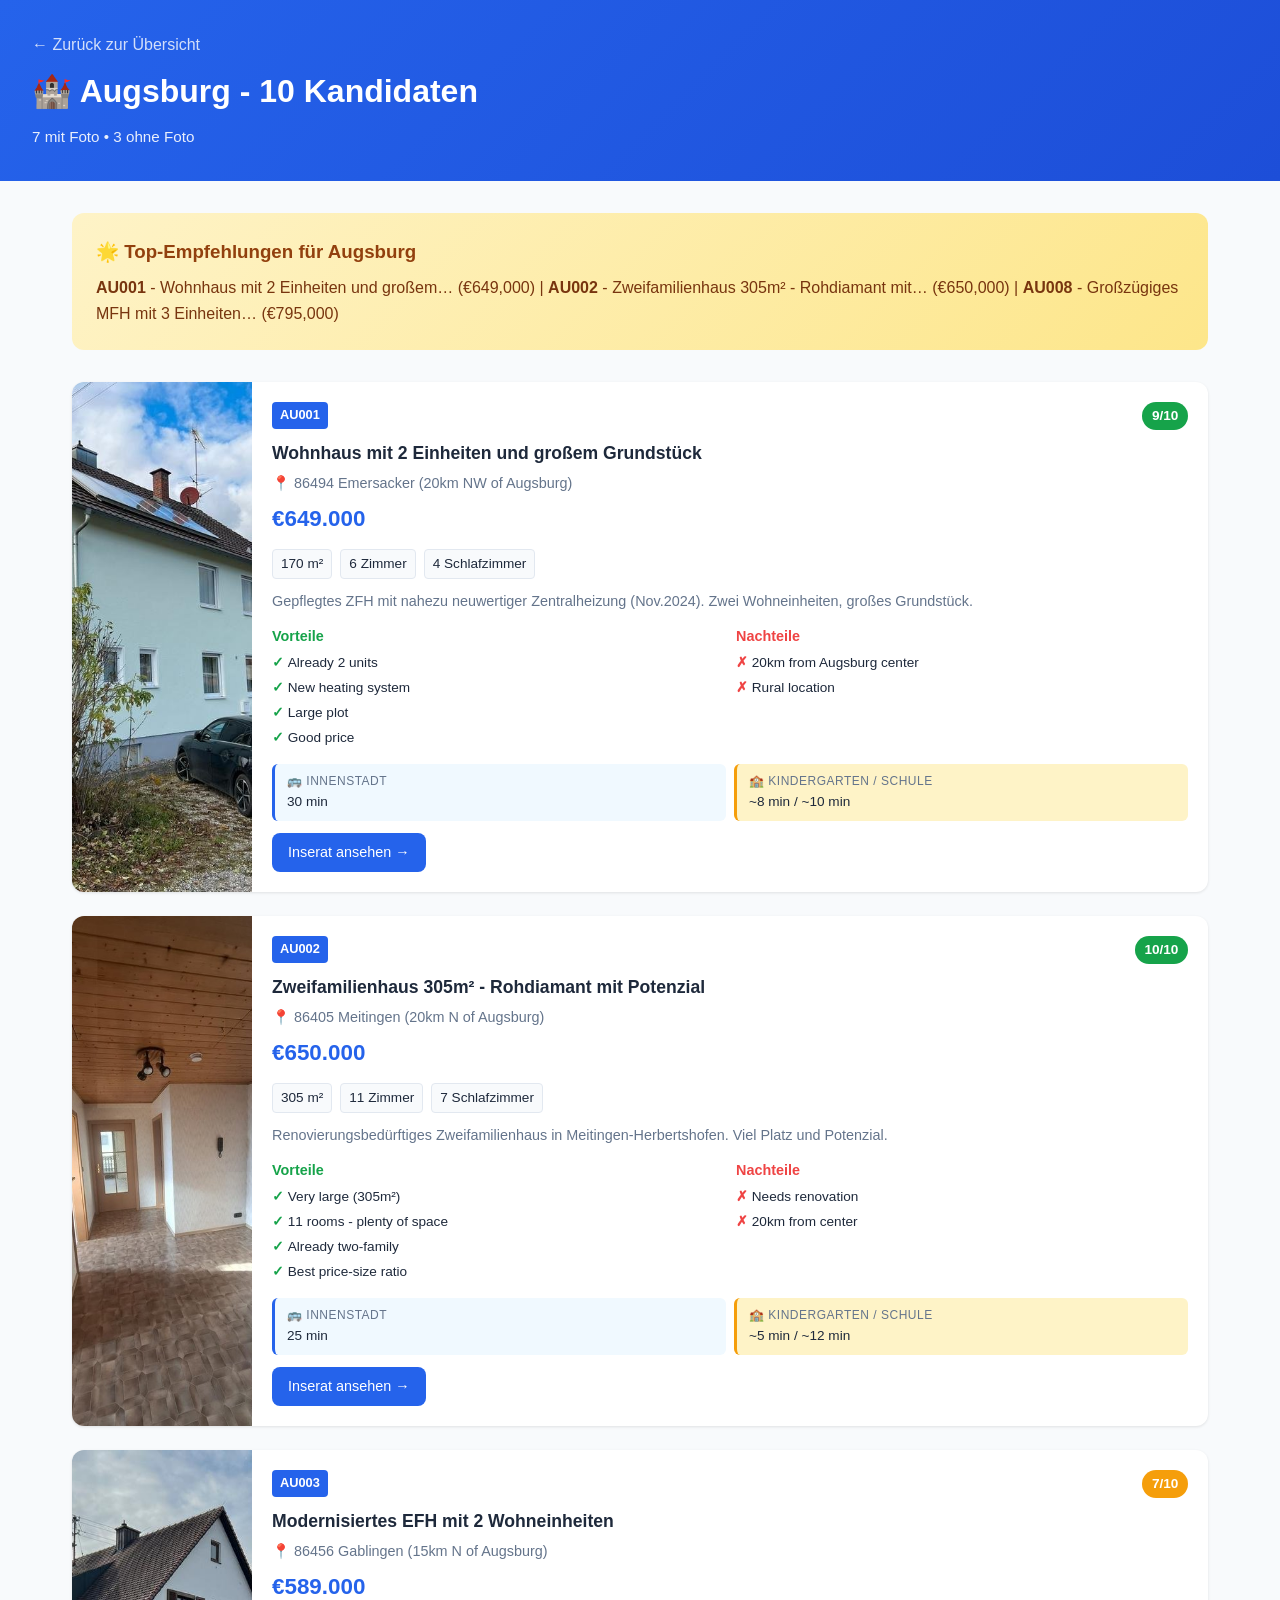
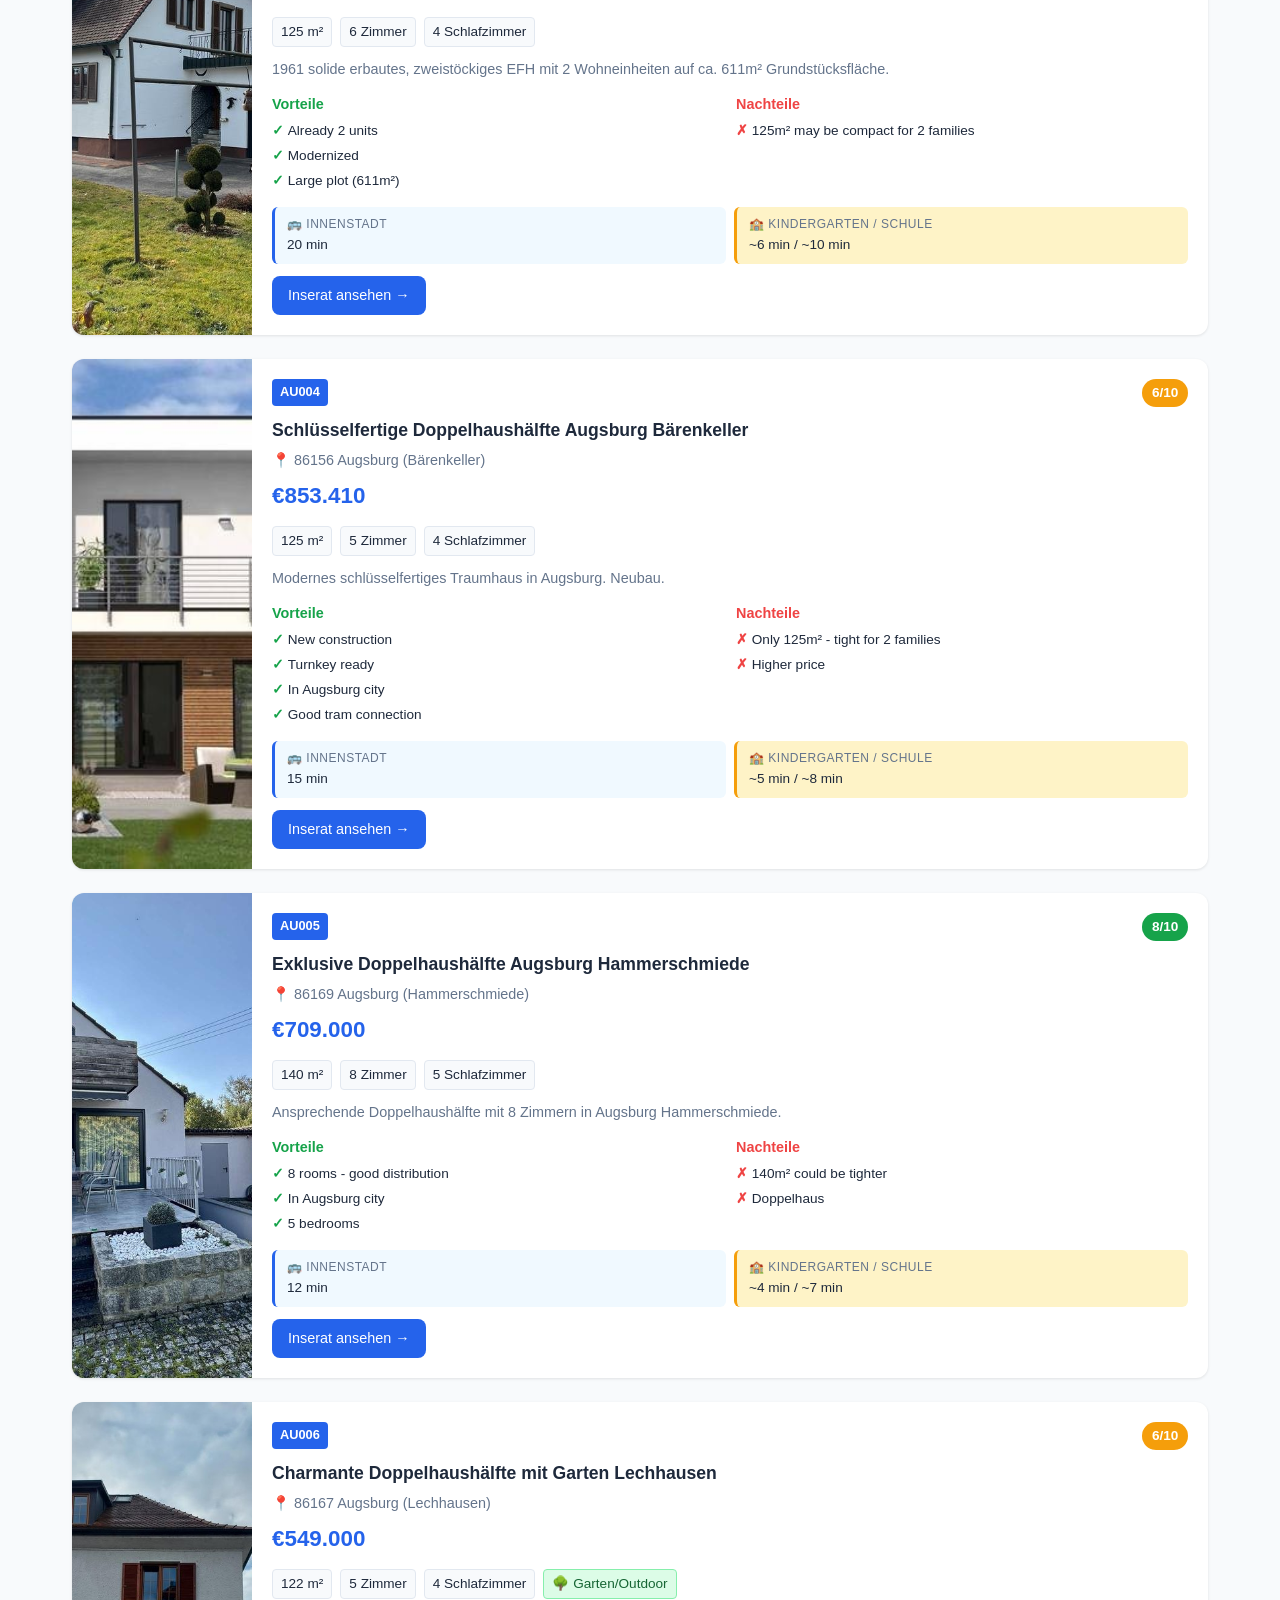
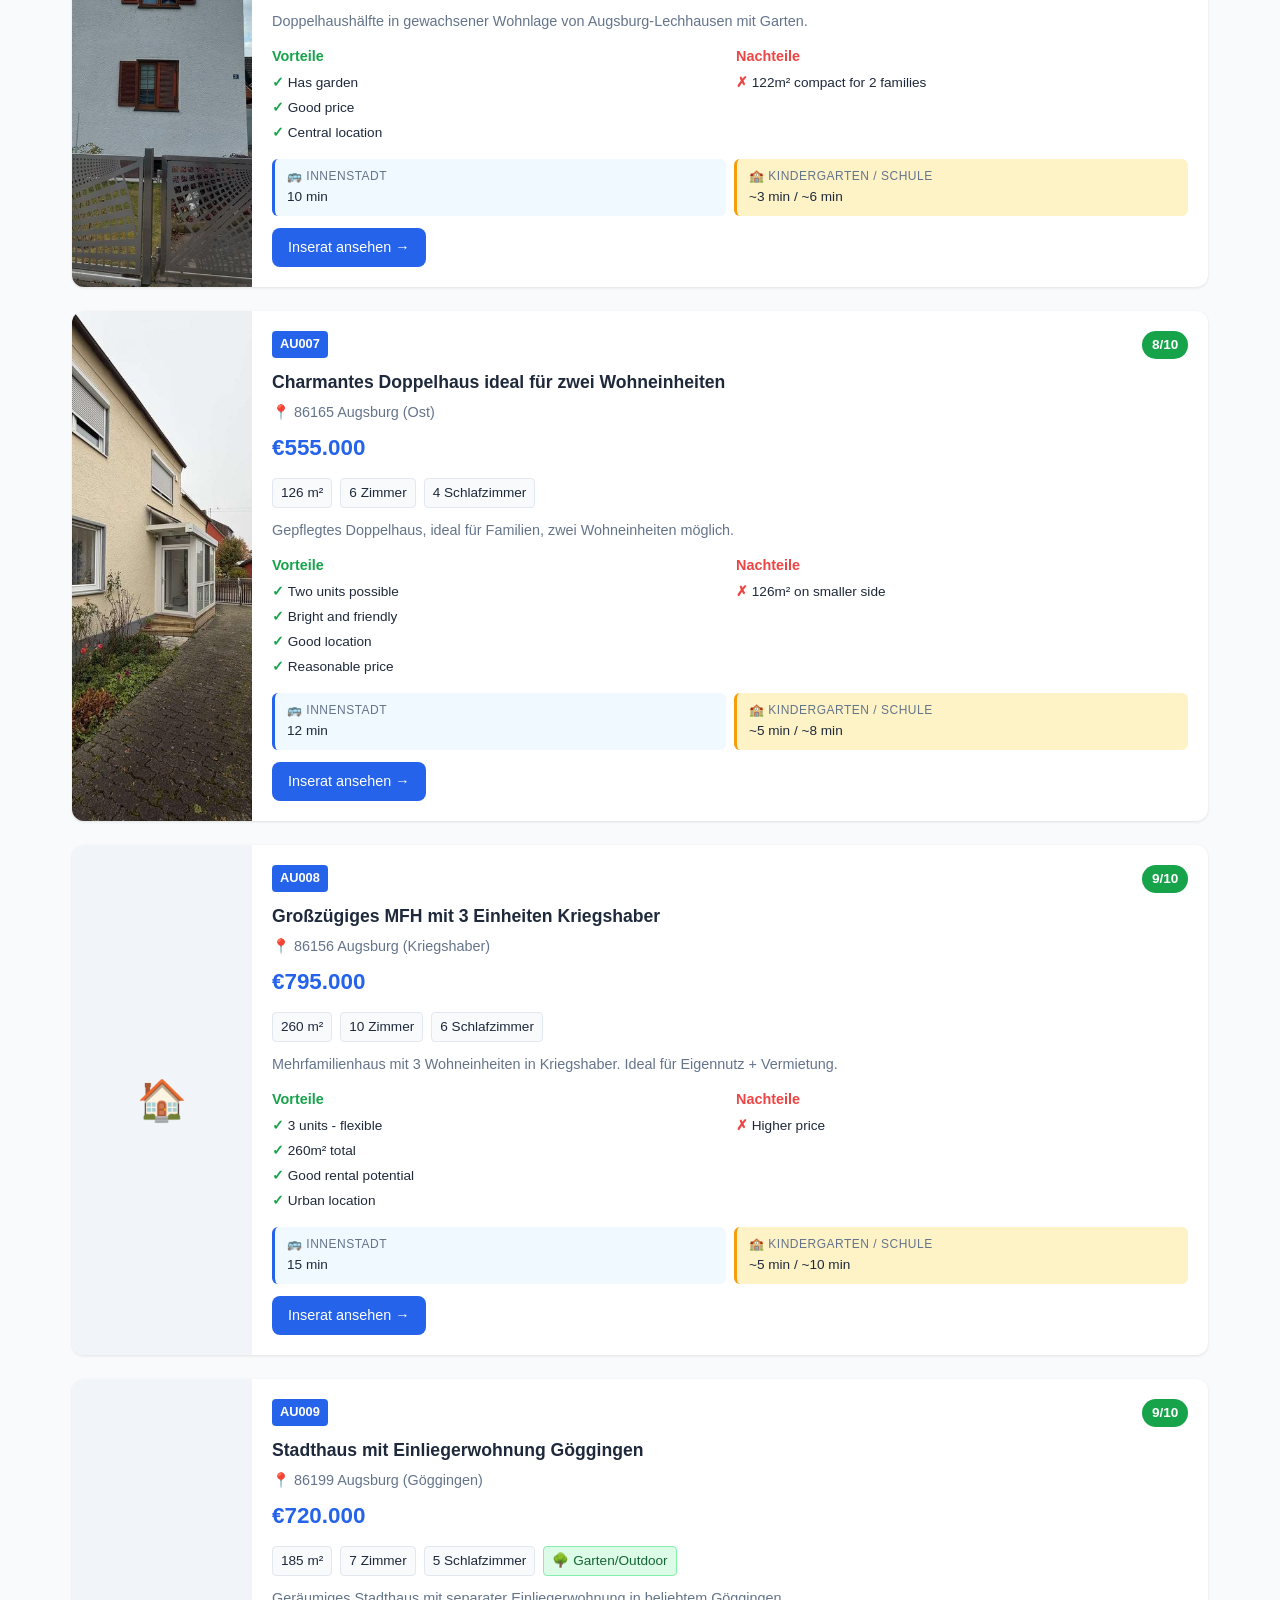
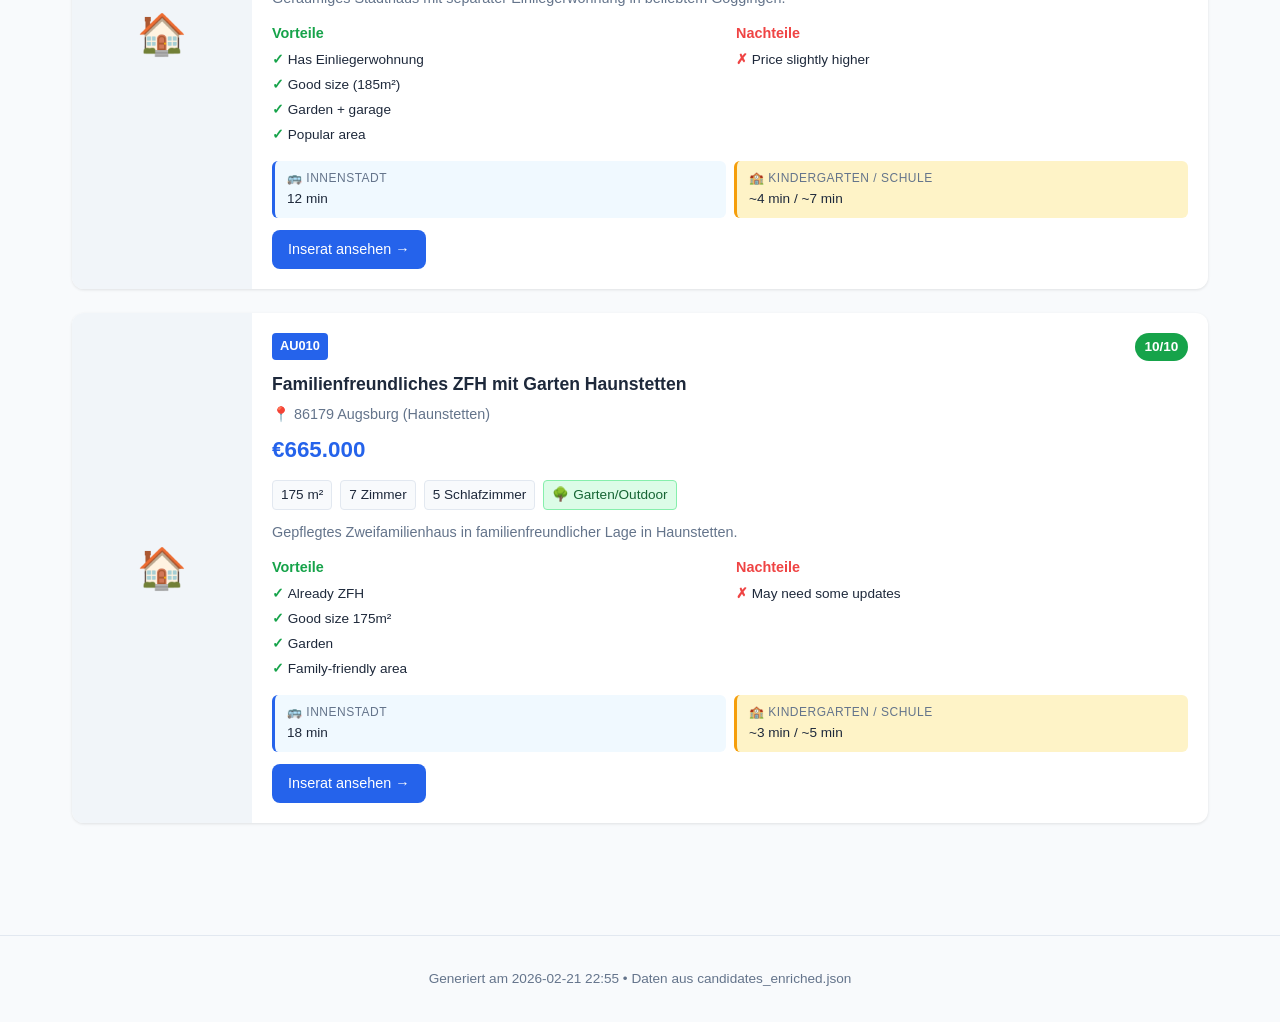
==== docs/augsburg.html @ 85c4c21a "Site: unify city pages & display enriched fields - Generate all city pages from single template (upd" ====
<!DOCTYPE html>
<html lang="de">
<head>
    <meta charset="UTF-8">
    <meta name="viewport" content="width=device-width, initial-scale=1.0">
    <title>Augsburg - Wohngemeinschaft Kandidaten</title>
    <link rel="stylesheet" href="assets/style.css">
</head>
<body>
    <header>
        <div class="breadcrumb"><a href="index.html">← Zurück zur Übersicht</a></div>
        <h1>🏰 Augsburg - 10 Kandidaten</h1>
        <p class="header-meta">7 mit Foto • 3 ohne Foto</p>
    </header>

    <div class="container">
        
        <div class="top-banner">
            <h3>🌟 Top-Empfehlungen für Augsburg</h3>
            <p><strong>AU001</strong> - Wohnhaus mit 2 Einheiten und großem… (€649,000) | <strong>AU002</strong> - Zweifamilienhaus 305m² - Rohdiamant mit… (€650,000) | <strong>AU008</strong> - Großzügiges MFH mit 3 Einheiten… (€795,000)</p>
        </div>
        <div class="candidates-grid">
            
        <div class="candidate-card">
            <div class="candidate-image">
                <a href="assets/augsburg/photos/AU001.jpg" target="_blank"><img src="assets/augsburg/photos/AU001.jpg" alt="AU001" onerror="this.parentElement.innerHTML='🏠'"></a>
            </div>
            <div class="candidate-body">
                <div class="candidate-header">
                    <span class="candidate-id">AU001</span>
                    <span class="candidate-score ">9/10</span>
                </div>
                <h3 class="candidate-title">Wohnhaus mit 2 Einheiten und großem Grundstück</h3>
                <p class="candidate-location">📍 86494 Emersacker (20km NW of Augsburg)</p>
                <p class="candidate-price">€649.000</p>
                <div class="candidate-meta"><span>170 m²</span><span>6 Zimmer</span><span>4 Schlafzimmer</span></div>
                <p class="candidate-description">Gepflegtes ZFH mit nahezu neuwertiger Zentralheizung (Nov.2024). Zwei Wohneinheiten, großes Grundstück.</p>
                <div class="candidate-pros-cons">
                    <div class="pros"><h4>Vorteile</h4><ul><li>Already 2 units</li><li>New heating system</li><li>Large plot</li><li>Good price</li></ul></div>
                    <div class="cons"><h4>Nachteile</h4><ul><li>20km from Augsburg center</li><li>Rural location</li></ul></div>
                </div>
                <div class="candidate-info-grid">
                    <div class="info-box">
                        <div class="info-label">🚌 Innenstadt</div>
                        <div class="info-value">30 min</div>
                    </div>
                    <div class="info-box education">
                        <div class="info-label">🏫 Kindergarten / Schule</div>
                        <div class="info-value">~8 min / ~10 min</div>
                    </div>
                </div>
                <a href="https://www.kleinanzeigen.de/s-anzeige/wohnhaus-mit-2-einheiten/3297598231-208-7057" class="btn" target="_blank">Inserat ansehen →</a>
            </div>
        </div>

        <div class="candidate-card">
            <div class="candidate-image">
                <a href="assets/augsburg/photos/AU002.jpg" target="_blank"><img src="assets/augsburg/photos/AU002.jpg" alt="AU002" onerror="this.parentElement.innerHTML='🏠'"></a>
            </div>
            <div class="candidate-body">
                <div class="candidate-header">
                    <span class="candidate-id">AU002</span>
                    <span class="candidate-score ">10/10</span>
                </div>
                <h3 class="candidate-title">Zweifamilienhaus 305m² - Rohdiamant mit Potenzial</h3>
                <p class="candidate-location">📍 86405 Meitingen (20km N of Augsburg)</p>
                <p class="candidate-price">€650.000</p>
                <div class="candidate-meta"><span>305 m²</span><span>11 Zimmer</span><span>7 Schlafzimmer</span></div>
                <p class="candidate-description">Renovierungsbedürftiges Zweifamilienhaus in Meitingen-Herbertshofen. Viel Platz und Potenzial.</p>
                <div class="candidate-pros-cons">
                    <div class="pros"><h4>Vorteile</h4><ul><li>Very large (305m²)</li><li>11 rooms - plenty of space</li><li>Already two-family</li><li>Best price-size ratio</li></ul></div>
                    <div class="cons"><h4>Nachteile</h4><ul><li>Needs renovation</li><li>20km from center</li></ul></div>
                </div>
                <div class="candidate-info-grid">
                    <div class="info-box">
                        <div class="info-label">🚌 Innenstadt</div>
                        <div class="info-value">25 min</div>
                    </div>
                    <div class="info-box education">
                        <div class="info-label">🏫 Kindergarten / Schule</div>
                        <div class="info-value">~5 min / ~12 min</div>
                    </div>
                </div>
                <a href="https://www.kleinanzeigen.de/s-anzeige/zweifamilienhaus-305m/3331002860-208-7049" class="btn" target="_blank">Inserat ansehen →</a>
            </div>
        </div>

        <div class="candidate-card">
            <div class="candidate-image">
                <a href="assets/augsburg/photos/AU003.jpg" target="_blank"><img src="assets/augsburg/photos/AU003.jpg" alt="AU003" onerror="this.parentElement.innerHTML='🏠'"></a>
            </div>
            <div class="candidate-body">
                <div class="candidate-header">
                    <span class="candidate-id">AU003</span>
                    <span class="candidate-score medium">7/10</span>
                </div>
                <h3 class="candidate-title">Modernisiertes EFH mit 2 Wohneinheiten</h3>
                <p class="candidate-location">📍 86456 Gablingen (15km N of Augsburg)</p>
                <p class="candidate-price">€589.000</p>
                <div class="candidate-meta"><span>125 m²</span><span>6 Zimmer</span><span>4 Schlafzimmer</span></div>
                <p class="candidate-description">1961 solide erbautes, zweistöckiges EFH mit 2 Wohneinheiten auf ca. 611m² Grundstücksfläche.</p>
                <div class="candidate-pros-cons">
                    <div class="pros"><h4>Vorteile</h4><ul><li>Already 2 units</li><li>Modernized</li><li>Large plot (611m²)</li></ul></div>
                    <div class="cons"><h4>Nachteile</h4><ul><li>125m² may be compact for 2 families</li></ul></div>
                </div>
                <div class="candidate-info-grid">
                    <div class="info-box">
                        <div class="info-label">🚌 Innenstadt</div>
                        <div class="info-value">20 min</div>
                    </div>
                    <div class="info-box education">
                        <div class="info-label">🏫 Kindergarten / Schule</div>
                        <div class="info-value">~6 min / ~10 min</div>
                    </div>
                </div>
                <a href="https://www.kleinanzeigen.de/s-anzeige/modernisiertes-efh/3274190634-208-10434" class="btn" target="_blank">Inserat ansehen →</a>
            </div>
        </div>

        <div class="candidate-card">
            <div class="candidate-image">
                <a href="assets/augsburg/photos/AU004.jpg" target="_blank"><img src="assets/augsburg/photos/AU004.jpg" alt="AU004" onerror="this.parentElement.innerHTML='🏠'"></a>
            </div>
            <div class="candidate-body">
                <div class="candidate-header">
                    <span class="candidate-id">AU004</span>
                    <span class="candidate-score medium">6/10</span>
                </div>
                <h3 class="candidate-title">Schlüsselfertige Doppelhaushälfte Augsburg Bärenkeller</h3>
                <p class="candidate-location">📍 86156 Augsburg (Bärenkeller)</p>
                <p class="candidate-price">€853.410</p>
                <div class="candidate-meta"><span>125 m²</span><span>5 Zimmer</span><span>4 Schlafzimmer</span></div>
                <p class="candidate-description">Modernes schlüsselfertiges Traumhaus in Augsburg. Neubau.</p>
                <div class="candidate-pros-cons">
                    <div class="pros"><h4>Vorteile</h4><ul><li>New construction</li><li>Turnkey ready</li><li>In Augsburg city</li><li>Good tram connection</li></ul></div>
                    <div class="cons"><h4>Nachteile</h4><ul><li>Only 125m² - tight for 2 families</li><li>Higher price</li></ul></div>
                </div>
                <div class="candidate-info-grid">
                    <div class="info-box">
                        <div class="info-label">🚌 Innenstadt</div>
                        <div class="info-value">15 min</div>
                    </div>
                    <div class="info-box education">
                        <div class="info-label">🏫 Kindergarten / Schule</div>
                        <div class="info-value">~5 min / ~8 min</div>
                    </div>
                </div>
                <a href="https://www.kleinanzeigen.de/s-anzeige/schluesselfertige-dhh/3331526583-208-7529" class="btn" target="_blank">Inserat ansehen →</a>
            </div>
        </div>

        <div class="candidate-card">
            <div class="candidate-image">
                <a href="assets/augsburg/photos/AU005.jpg" target="_blank"><img src="assets/augsburg/photos/AU005.jpg" alt="AU005" onerror="this.parentElement.innerHTML='🏠'"></a>
            </div>
            <div class="candidate-body">
                <div class="candidate-header">
                    <span class="candidate-id">AU005</span>
                    <span class="candidate-score ">8/10</span>
                </div>
                <h3 class="candidate-title">Exklusive Doppelhaushälfte Augsburg Hammerschmiede</h3>
                <p class="candidate-location">📍 86169 Augsburg (Hammerschmiede)</p>
                <p class="candidate-price">€709.000</p>
                <div class="candidate-meta"><span>140 m²</span><span>8 Zimmer</span><span>5 Schlafzimmer</span></div>
                <p class="candidate-description">Ansprechende Doppelhaushälfte mit 8 Zimmern in Augsburg Hammerschmiede.</p>
                <div class="candidate-pros-cons">
                    <div class="pros"><h4>Vorteile</h4><ul><li>8 rooms - good distribution</li><li>In Augsburg city</li><li>5 bedrooms</li></ul></div>
                    <div class="cons"><h4>Nachteile</h4><ul><li>140m² could be tighter</li><li>Doppelhaus</li></ul></div>
                </div>
                <div class="candidate-info-grid">
                    <div class="info-box">
                        <div class="info-label">🚌 Innenstadt</div>
                        <div class="info-value">12 min</div>
                    </div>
                    <div class="info-box education">
                        <div class="info-label">🏫 Kindergarten / Schule</div>
                        <div class="info-value">~4 min / ~7 min</div>
                    </div>
                </div>
                <a href="https://www.kleinanzeigen.de/s-anzeige/exklusive-dhh/3232233789-208-7524" class="btn" target="_blank">Inserat ansehen →</a>
            </div>
        </div>

        <div class="candidate-card">
            <div class="candidate-image">
                <a href="assets/augsburg/photos/AU006.jpg" target="_blank"><img src="assets/augsburg/photos/AU006.jpg" alt="AU006" onerror="this.parentElement.innerHTML='🏠'"></a>
            </div>
            <div class="candidate-body">
                <div class="candidate-header">
                    <span class="candidate-id">AU006</span>
                    <span class="candidate-score medium">6/10</span>
                </div>
                <h3 class="candidate-title">Charmante Doppelhaushälfte mit Garten Lechhausen</h3>
                <p class="candidate-location">📍 86167 Augsburg (Lechhausen)</p>
                <p class="candidate-price">€549.000</p>
                <div class="candidate-meta"><span>122 m²</span><span>5 Zimmer</span><span>4 Schlafzimmer</span><span class="highlight">🌳 Garten/Outdoor</span></div>
                <p class="candidate-description">Doppelhaushälfte in gewachsener Wohnlage von Augsburg-Lechhausen mit Garten.</p>
                <div class="candidate-pros-cons">
                    <div class="pros"><h4>Vorteile</h4><ul><li>Has garden</li><li>Good price</li><li>Central location</li></ul></div>
                    <div class="cons"><h4>Nachteile</h4><ul><li>122m² compact for 2 families</li></ul></div>
                </div>
                <div class="candidate-info-grid">
                    <div class="info-box">
                        <div class="info-label">🚌 Innenstadt</div>
                        <div class="info-value">10 min</div>
                    </div>
                    <div class="info-box education">
                        <div class="info-label">🏫 Kindergarten / Schule</div>
                        <div class="info-value">~3 min / ~6 min</div>
                    </div>
                </div>
                <a href="https://www.kleinanzeigen.de/s-anzeige/charmante-dhh/3315553204-208-7523" class="btn" target="_blank">Inserat ansehen →</a>
            </div>
        </div>

        <div class="candidate-card">
            <div class="candidate-image">
                <a href="assets/augsburg/photos/AU007.jpg" target="_blank"><img src="assets/augsburg/photos/AU007.jpg" alt="AU007" onerror="this.parentElement.innerHTML='🏠'"></a>
            </div>
            <div class="candidate-body">
                <div class="candidate-header">
                    <span class="candidate-id">AU007</span>
                    <span class="candidate-score ">8/10</span>
                </div>
                <h3 class="candidate-title">Charmantes Doppelhaus ideal für zwei Wohneinheiten</h3>
                <p class="candidate-location">📍 86165 Augsburg (Ost)</p>
                <p class="candidate-price">€555.000</p>
                <div class="candidate-meta"><span>126 m²</span><span>6 Zimmer</span><span>4 Schlafzimmer</span></div>
                <p class="candidate-description">Gepflegtes Doppelhaus, ideal für Familien, zwei Wohneinheiten möglich.</p>
                <div class="candidate-pros-cons">
                    <div class="pros"><h4>Vorteile</h4><ul><li>Two units possible</li><li>Bright and friendly</li><li>Good location</li><li>Reasonable price</li></ul></div>
                    <div class="cons"><h4>Nachteile</h4><ul><li>126m² on smaller side</li></ul></div>
                </div>
                <div class="candidate-info-grid">
                    <div class="info-box">
                        <div class="info-label">🚌 Innenstadt</div>
                        <div class="info-value">12 min</div>
                    </div>
                    <div class="info-box education">
                        <div class="info-label">🏫 Kindergarten / Schule</div>
                        <div class="info-value">~5 min / ~8 min</div>
                    </div>
                </div>
                <a href="https://www.kleinanzeigen.de/s-anzeige/charmantes-doppelhaus/3284095531-208-7521" class="btn" target="_blank">Inserat ansehen →</a>
            </div>
        </div>

        <div class="candidate-card">
            <div class="candidate-image">
                <div class="image-placeholder">🏠</div>
            </div>
            <div class="candidate-body">
                <div class="candidate-header">
                    <span class="candidate-id">AU008</span>
                    <span class="candidate-score ">9/10</span>
                </div>
                <h3 class="candidate-title">Großzügiges MFH mit 3 Einheiten Kriegshaber</h3>
                <p class="candidate-location">📍 86156 Augsburg (Kriegshaber)</p>
                <p class="candidate-price">€795.000</p>
                <div class="candidate-meta"><span>260 m²</span><span>10 Zimmer</span><span>6 Schlafzimmer</span></div>
                <p class="candidate-description">Mehrfamilienhaus mit 3 Wohneinheiten in Kriegshaber. Ideal für Eigennutz + Vermietung.</p>
                <div class="candidate-pros-cons">
                    <div class="pros"><h4>Vorteile</h4><ul><li>3 units - flexible</li><li>260m² total</li><li>Good rental potential</li><li>Urban location</li></ul></div>
                    <div class="cons"><h4>Nachteile</h4><ul><li>Higher price</li></ul></div>
                </div>
                <div class="candidate-info-grid">
                    <div class="info-box">
                        <div class="info-label">🚌 Innenstadt</div>
                        <div class="info-value">15 min</div>
                    </div>
                    <div class="info-box education">
                        <div class="info-label">🏫 Kindergarten / Schule</div>
                        <div class="info-value">~5 min / ~10 min</div>
                    </div>
                </div>
                <a href="https://www.immowelt.de/expose/2n5jf5h" class="btn" target="_blank">Inserat ansehen →</a>
            </div>
        </div>

        <div class="candidate-card">
            <div class="candidate-image">
                <div class="image-placeholder">🏠</div>
            </div>
            <div class="candidate-body">
                <div class="candidate-header">
                    <span class="candidate-id">AU009</span>
                    <span class="candidate-score ">9/10</span>
                </div>
                <h3 class="candidate-title">Stadthaus mit Einliegerwohnung Göggingen</h3>
                <p class="candidate-location">📍 86199 Augsburg (Göggingen)</p>
                <p class="candidate-price">€720.000</p>
                <div class="candidate-meta"><span>185 m²</span><span>7 Zimmer</span><span>5 Schlafzimmer</span><span class="highlight">🌳 Garten/Outdoor</span></div>
                <p class="candidate-description">Geräumiges Stadthaus mit separater Einliegerwohnung in beliebtem Göggingen.</p>
                <div class="candidate-pros-cons">
                    <div class="pros"><h4>Vorteile</h4><ul><li>Has Einliegerwohnung</li><li>Good size (185m²)</li><li>Garden + garage</li><li>Popular area</li></ul></div>
                    <div class="cons"><h4>Nachteile</h4><ul><li>Price slightly higher</li></ul></div>
                </div>
                <div class="candidate-info-grid">
                    <div class="info-box">
                        <div class="info-label">🚌 Innenstadt</div>
                        <div class="info-value">12 min</div>
                    </div>
                    <div class="info-box education">
                        <div class="info-label">🏫 Kindergarten / Schule</div>
                        <div class="info-value">~4 min / ~7 min</div>
                    </div>
                </div>
                <a href="https://www.immowelt.de/expose/2n5kl8m" class="btn" target="_blank">Inserat ansehen →</a>
            </div>
        </div>

        <div class="candidate-card">
            <div class="candidate-image">
                <div class="image-placeholder">🏠</div>
            </div>
            <div class="candidate-body">
                <div class="candidate-header">
                    <span class="candidate-id">AU010</span>
                    <span class="candidate-score ">10/10</span>
                </div>
                <h3 class="candidate-title">Familienfreundliches ZFH mit Garten Haunstetten</h3>
                <p class="candidate-location">📍 86179 Augsburg (Haunstetten)</p>
                <p class="candidate-price">€665.000</p>
                <div class="candidate-meta"><span>175 m²</span><span>7 Zimmer</span><span>5 Schlafzimmer</span><span class="highlight">🌳 Garten/Outdoor</span></div>
                <p class="candidate-description">Gepflegtes Zweifamilienhaus in familienfreundlicher Lage in Haunstetten.</p>
                <div class="candidate-pros-cons">
                    <div class="pros"><h4>Vorteile</h4><ul><li>Already ZFH</li><li>Good size 175m²</li><li>Garden</li><li>Family-friendly area</li></ul></div>
                    <div class="cons"><h4>Nachteile</h4><ul><li>May need some updates</li></ul></div>
                </div>
                <div class="candidate-info-grid">
                    <div class="info-box">
                        <div class="info-label">🚌 Innenstadt</div>
                        <div class="info-value">18 min</div>
                    </div>
                    <div class="info-box education">
                        <div class="info-label">🏫 Kindergarten / Schule</div>
                        <div class="info-value">~3 min / ~5 min</div>
                    </div>
                </div>
                <a href="https://www.immowelt.de/expose/2n5mp9q" class="btn" target="_blank">Inserat ansehen →</a>
            </div>
        </div>
        </div>
    </div>

    <footer class="page-footer">
        <p>Generiert am 2026-02-21 22:55 • Daten aus candidates_enriched.json</p>
    </footer>
</body>
</html>
---- docs/assets/style.css ----
/* Wohngemeinschaft Site - Unified Stylesheet */
:root {
    --primary: #2563eb;
    --primary-dark: #1d4ed8;
    --success: #16a34a;
    --warning: #f59e0b;
    --danger: #ef4444;
    --bg: #f8fafc;
    --card-bg: #ffffff;
    --text: #1e293b;
    --text-muted: #64748b;
    --border: #e2e8f0;
}

* { box-sizing: border-box; margin: 0; padding: 0; }

body {
    font-family: -apple-system, BlinkMacSystemFont, 'Segoe UI', Roboto, sans-serif;
    background: var(--bg);
    color: var(--text);
    line-height: 1.6;
}

.container {
    max-width: 1200px;
    margin: 0 auto;
    padding: 2rem;
}

/* Header */
header {
    background: linear-gradient(135deg, var(--primary) 0%, var(--primary-dark) 100%);
    color: white;
    padding: 2rem;
}

header h1 { font-size: 2rem; }

.breadcrumb { margin-bottom: 0.5rem; opacity: 0.8; }
.breadcrumb a { color: white; text-decoration: none; }
.breadcrumb a:hover { text-decoration: underline; }

.header-meta {
    margin-top: 0.5rem;
    opacity: 0.9;
    font-size: 0.95rem;
}

/* Top Picks Banner */
.top-banner {
    background: linear-gradient(135deg, #fef3c7 0%, #fde68a 100%);
    padding: 1.5rem;
    border-radius: 12px;
    margin-bottom: 2rem;
}

.top-banner h3 { color: #92400e; margin-bottom: 0.5rem; }
.top-banner p { color: #78350f; }

/* Candidates Grid */
.candidates-grid {
    display: grid;
    gap: 1.5rem;
    margin: 2rem 0;
}

/* Candidate Card */
.candidate-card {
    background: var(--card-bg);
    border-radius: 12px;
    overflow: hidden;
    box-shadow: 0 1px 3px rgba(0,0,0,0.1);
    display: grid;
    grid-template-columns: 1fr;
}

@media (min-width: 768px) {
    .candidate-card { grid-template-columns: 180px 1fr; }
}

/* Image Section */
.candidate-image {
    background: linear-gradient(135deg, #e2e8f0 0%, #cbd5e1 100%);
    min-height: 150px;
    display: flex;
    align-items: center;
    justify-content: center;
    font-size: 3rem;
    position: relative;
}

.candidate-image img {
    width: 100%;
    height: 100%;
    object-fit: cover;
}

.candidate-image a {
    display: block;
    width: 100%;
    height: 100%;
}

.image-placeholder {
    width: 100%;
    height: 100%;
    min-height: 150px;
    background: #f1f5f9;
    display: flex;
    align-items: center;
    justify-content: center;
    color: var(--text-muted);
    font-size: 2.5rem;
}

/* Card Body */
.candidate-body { padding: 1.25rem; }

.candidate-header {
    display: flex;
    justify-content: space-between;
    align-items: flex-start;
    flex-wrap: wrap;
    gap: 0.5rem;
    margin-bottom: 0.75rem;
}

.candidate-id {
    background: var(--primary);
    color: white;
    padding: 0.2rem 0.5rem;
    border-radius: 4px;
    font-size: 0.8rem;
    font-weight: 600;
}

.candidate-score {
    background: var(--success);
    color: white;
    padding: 0.2rem 0.6rem;
    border-radius: 999px;
    font-weight: 600;
    font-size: 0.85rem;
}
.candidate-score.medium { background: var(--warning); }
.candidate-score.low { background: var(--danger); }

.candidate-title {
    font-size: 1.1rem;
    font-weight: 600;
    margin-bottom: 0.4rem;
    line-height: 1.3;
}

.candidate-location {
    color: var(--text-muted);
    font-size: 0.9rem;
    margin-bottom: 0.4rem;
}

.candidate-price {
    font-size: 1.4rem;
    font-weight: 700;
    color: var(--primary);
    margin-bottom: 0.75rem;
}

/* Property Meta */
.candidate-meta {
    display: flex;
    gap: 0.5rem;
    flex-wrap: wrap;
    margin-bottom: 0.75rem;
    font-size: 0.85rem;
}

.candidate-meta span {
    background: var(--bg);
    padding: 0.2rem 0.5rem;
    border-radius: 4px;
    border: 1px solid var(--border);
}

.candidate-meta .highlight {
    background: #dcfce7;
    border-color: #86efac;
    color: #166534;
}

/* Description */
.candidate-description {
    font-size: 0.9rem;
    color: var(--text-muted);
    margin-bottom: 0.75rem;
    line-height: 1.5;
}

/* Pros/Cons */
.candidate-pros-cons {
    display: grid;
    grid-template-columns: 1fr 1fr;
    gap: 0.75rem;
    margin-bottom: 0.75rem;
    font-size: 0.85rem;
}

@media (max-width: 640px) {
    .candidate-pros-cons { grid-template-columns: 1fr; }
}

.pros h4 { color: var(--success); margin-bottom: 0.3rem; font-size: 0.9rem; }
.cons h4 { color: var(--danger); margin-bottom: 0.3rem; font-size: 0.9rem; }
.pros ul, .cons ul { list-style: none; }
.pros li { margin-bottom: 0.2rem; }
.cons li { margin-bottom: 0.2rem; }
.pros li::before { content: "✓ "; color: var(--success); font-weight: 600; }
.cons li::before { content: "✗ "; color: var(--danger); font-weight: 600; }

/* Transport & Education */
.candidate-info-grid {
    display: grid;
    grid-template-columns: 1fr 1fr;
    gap: 0.5rem;
    margin-bottom: 0.75rem;
    font-size: 0.85rem;
}

@media (max-width: 640px) {
    .candidate-info-grid { grid-template-columns: 1fr; }
}

.info-box {
    background: #f0f9ff;
    padding: 0.5rem 0.75rem;
    border-radius: 6px;
    border-left: 3px solid var(--primary);
}

.info-box.education {
    background: #fef3c7;
    border-left-color: var(--warning);
}

.info-label {
    font-size: 0.75rem;
    color: var(--text-muted);
    text-transform: uppercase;
    letter-spacing: 0.5px;
}

.info-value {
    font-weight: 500;
    color: var(--text);
}

/* Suitability Note */
.suitability-note {
    background: #f0fdf4;
    border: 1px solid #86efac;
    border-radius: 6px;
    padding: 0.5rem 0.75rem;
    font-size: 0.85rem;
    margin-bottom: 0.75rem;
    color: #166534;
}

/* Button */
.btn {
    display: inline-block;
    background: var(--primary);
    color: white;
    padding: 0.5rem 1rem;
    border-radius: 8px;
    text-decoration: none;
    font-weight: 500;
    font-size: 0.9rem;
    transition: background 0.2s;
}

.btn:hover { background: var(--primary-dark); }

/* Footer */
.page-footer {
    margin-top: 3rem;
    padding: 2rem;
    text-align: center;
    color: var(--text-muted);
    font-size: 0.85rem;
    border-top: 1px solid var(--border);
}
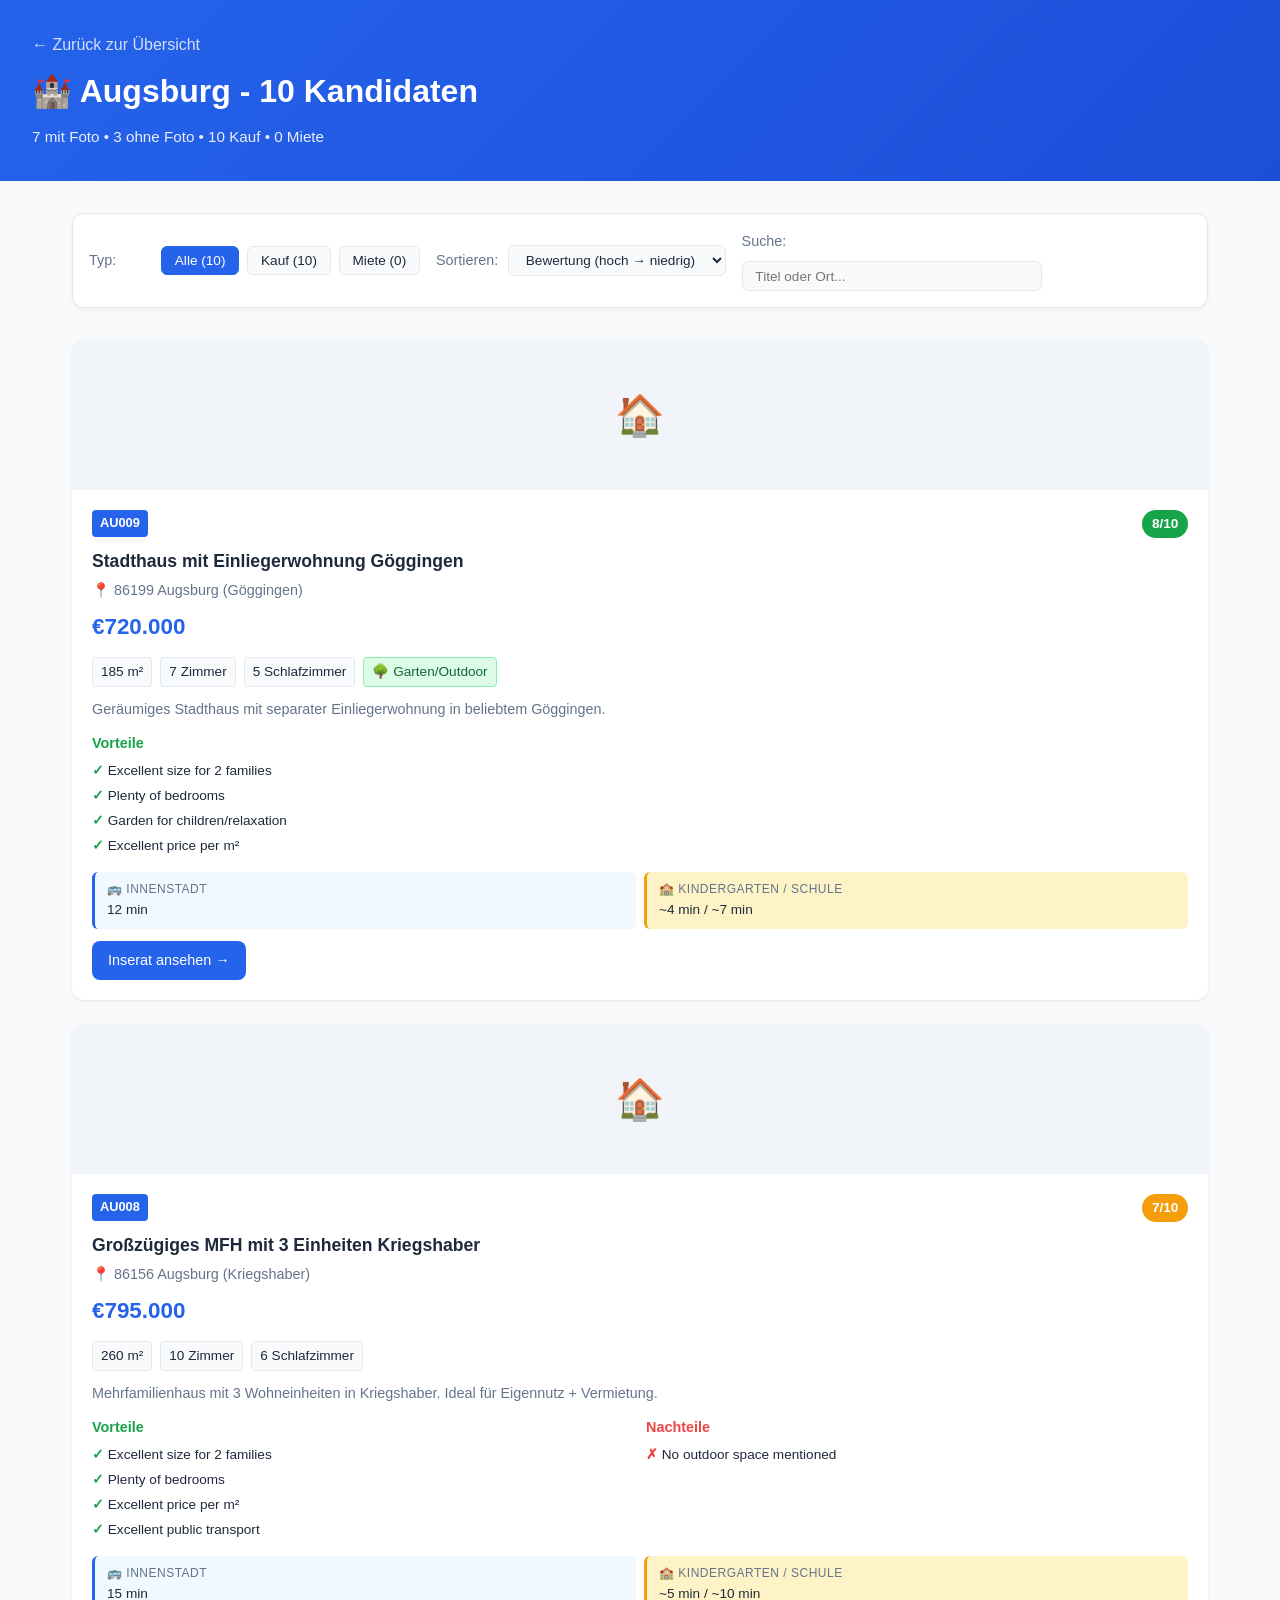
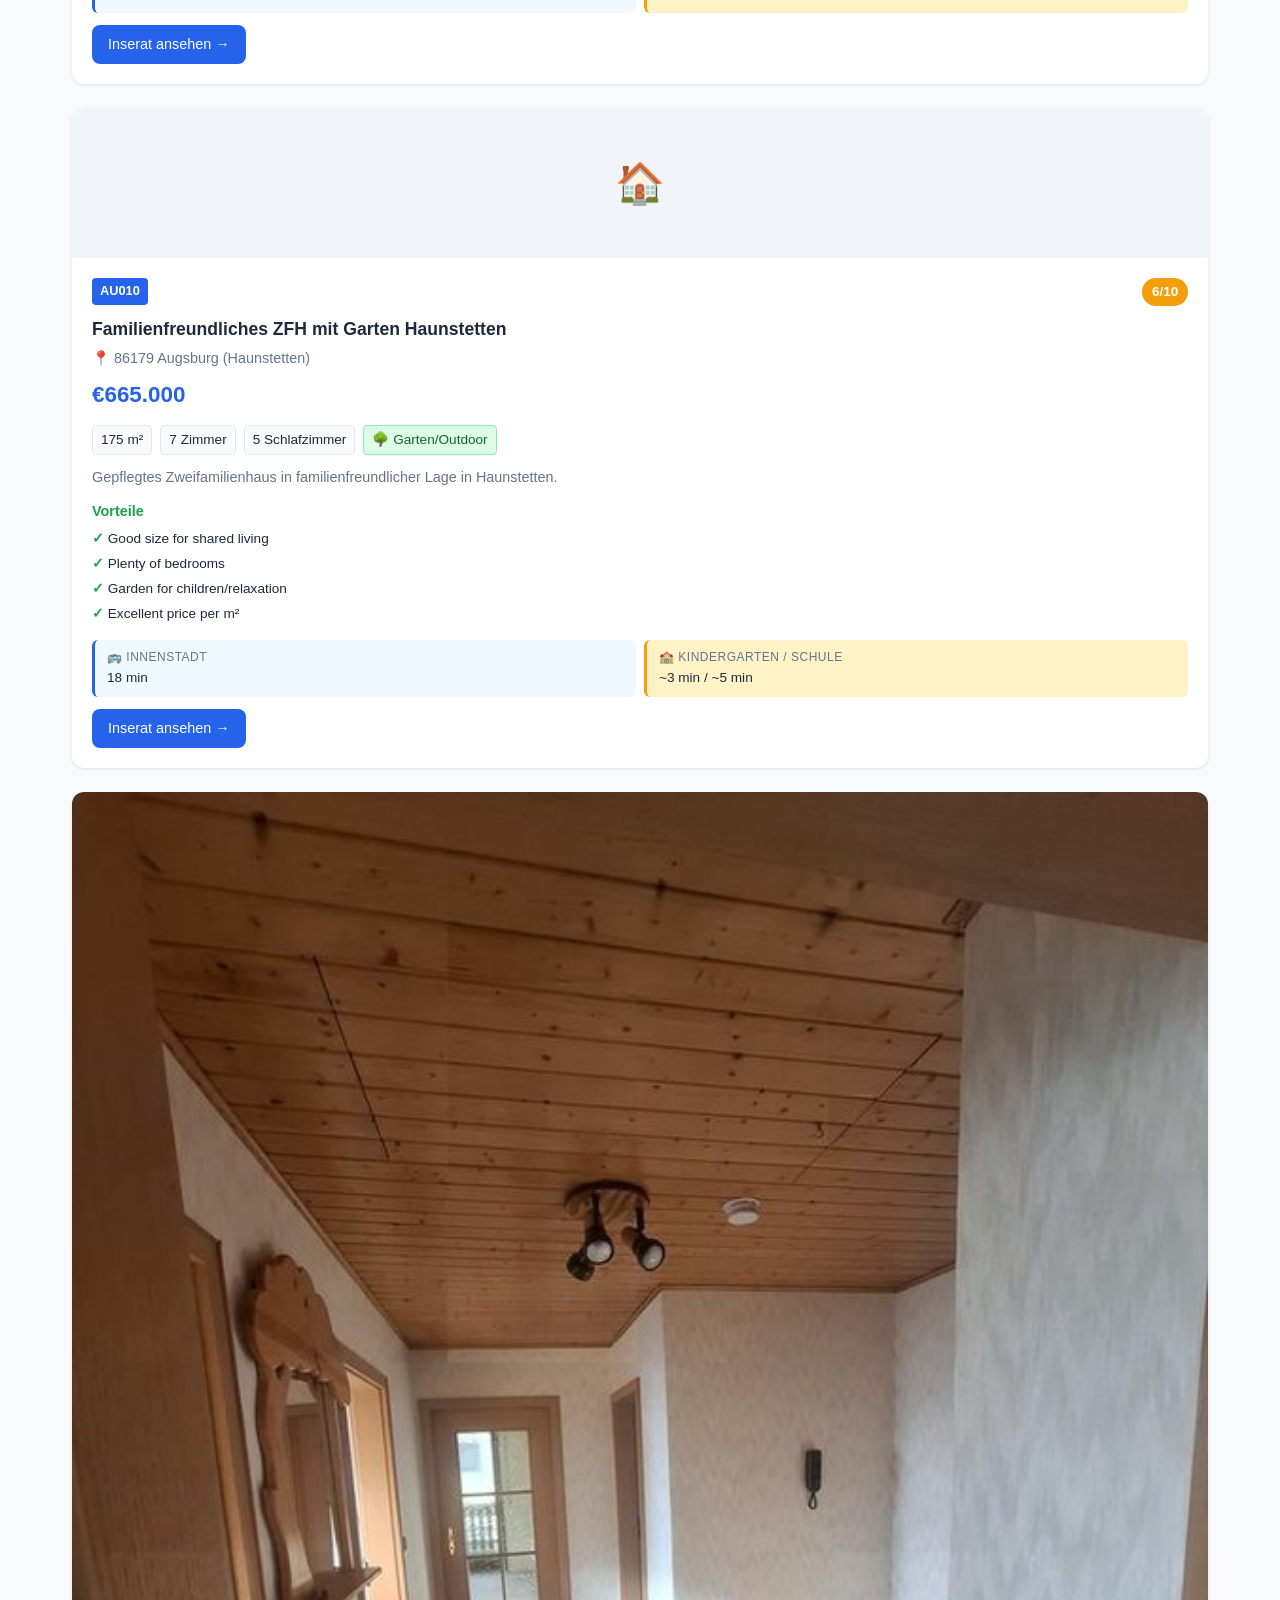
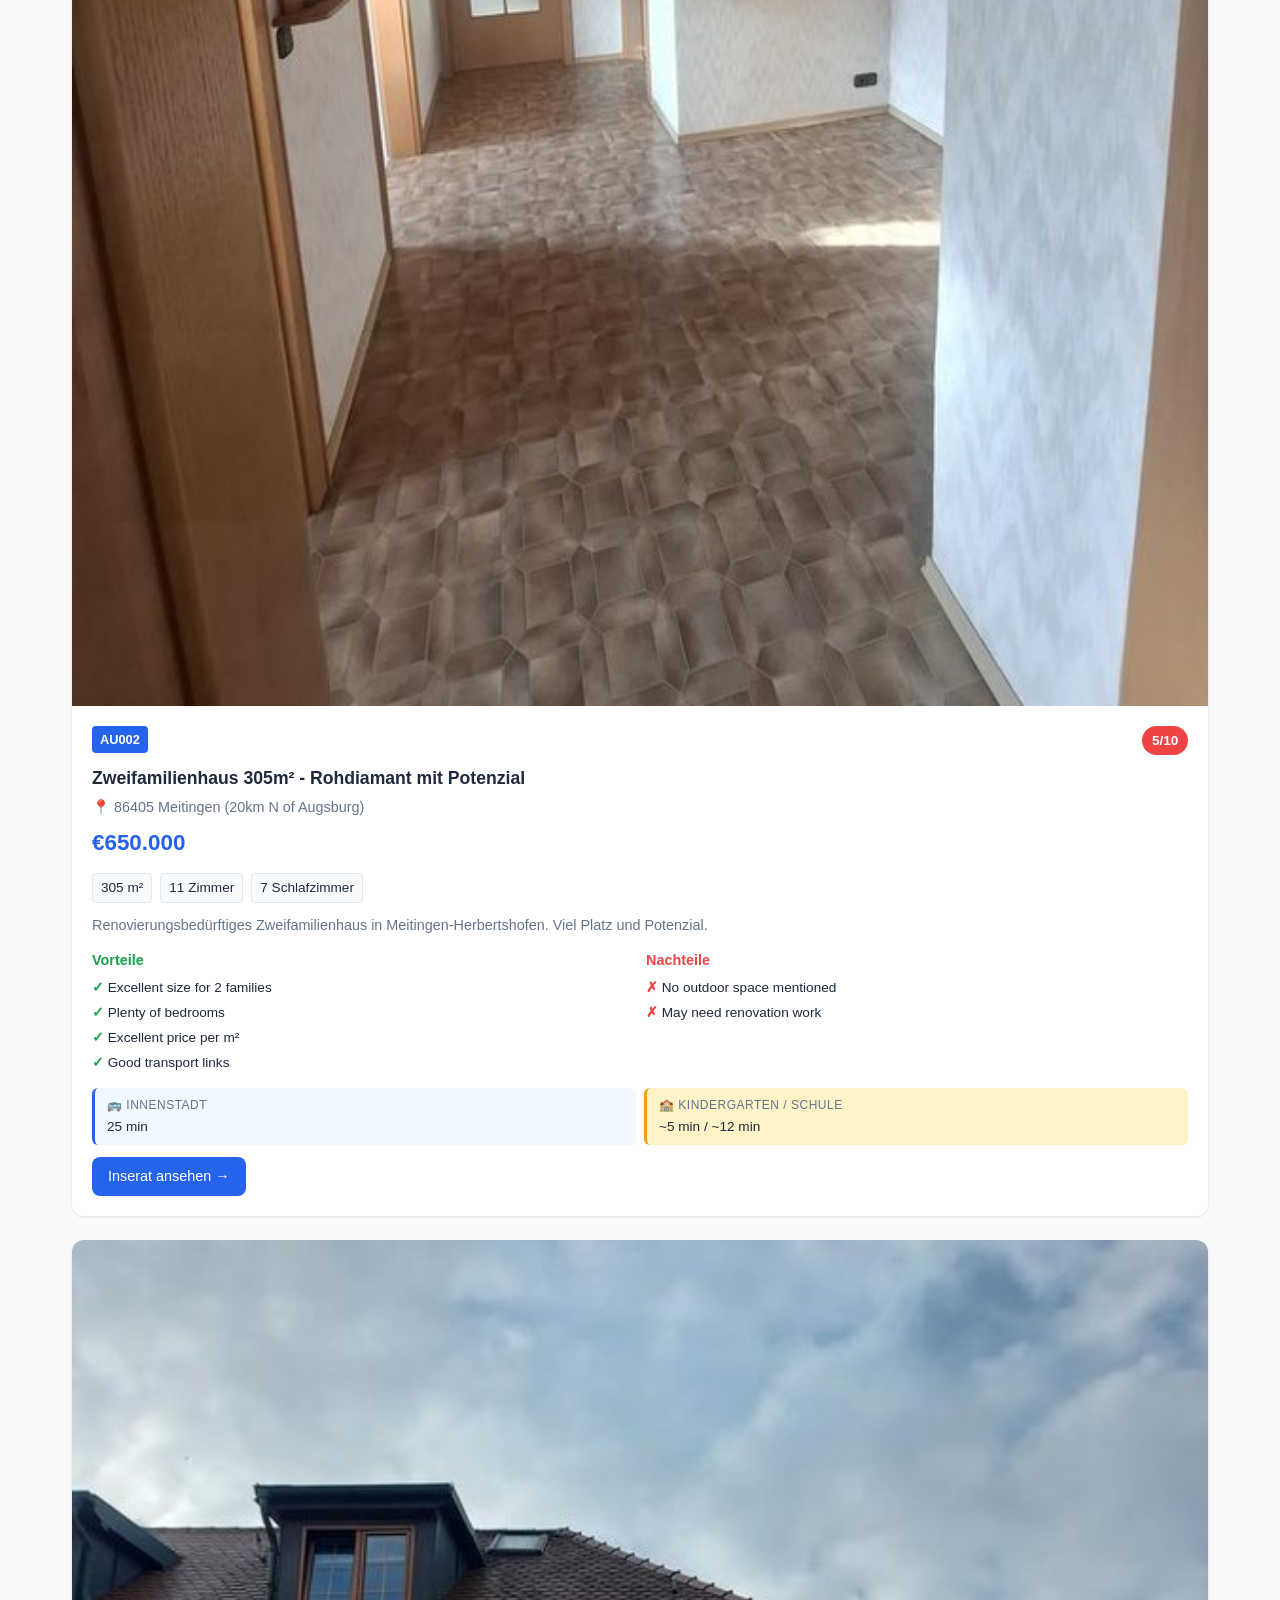
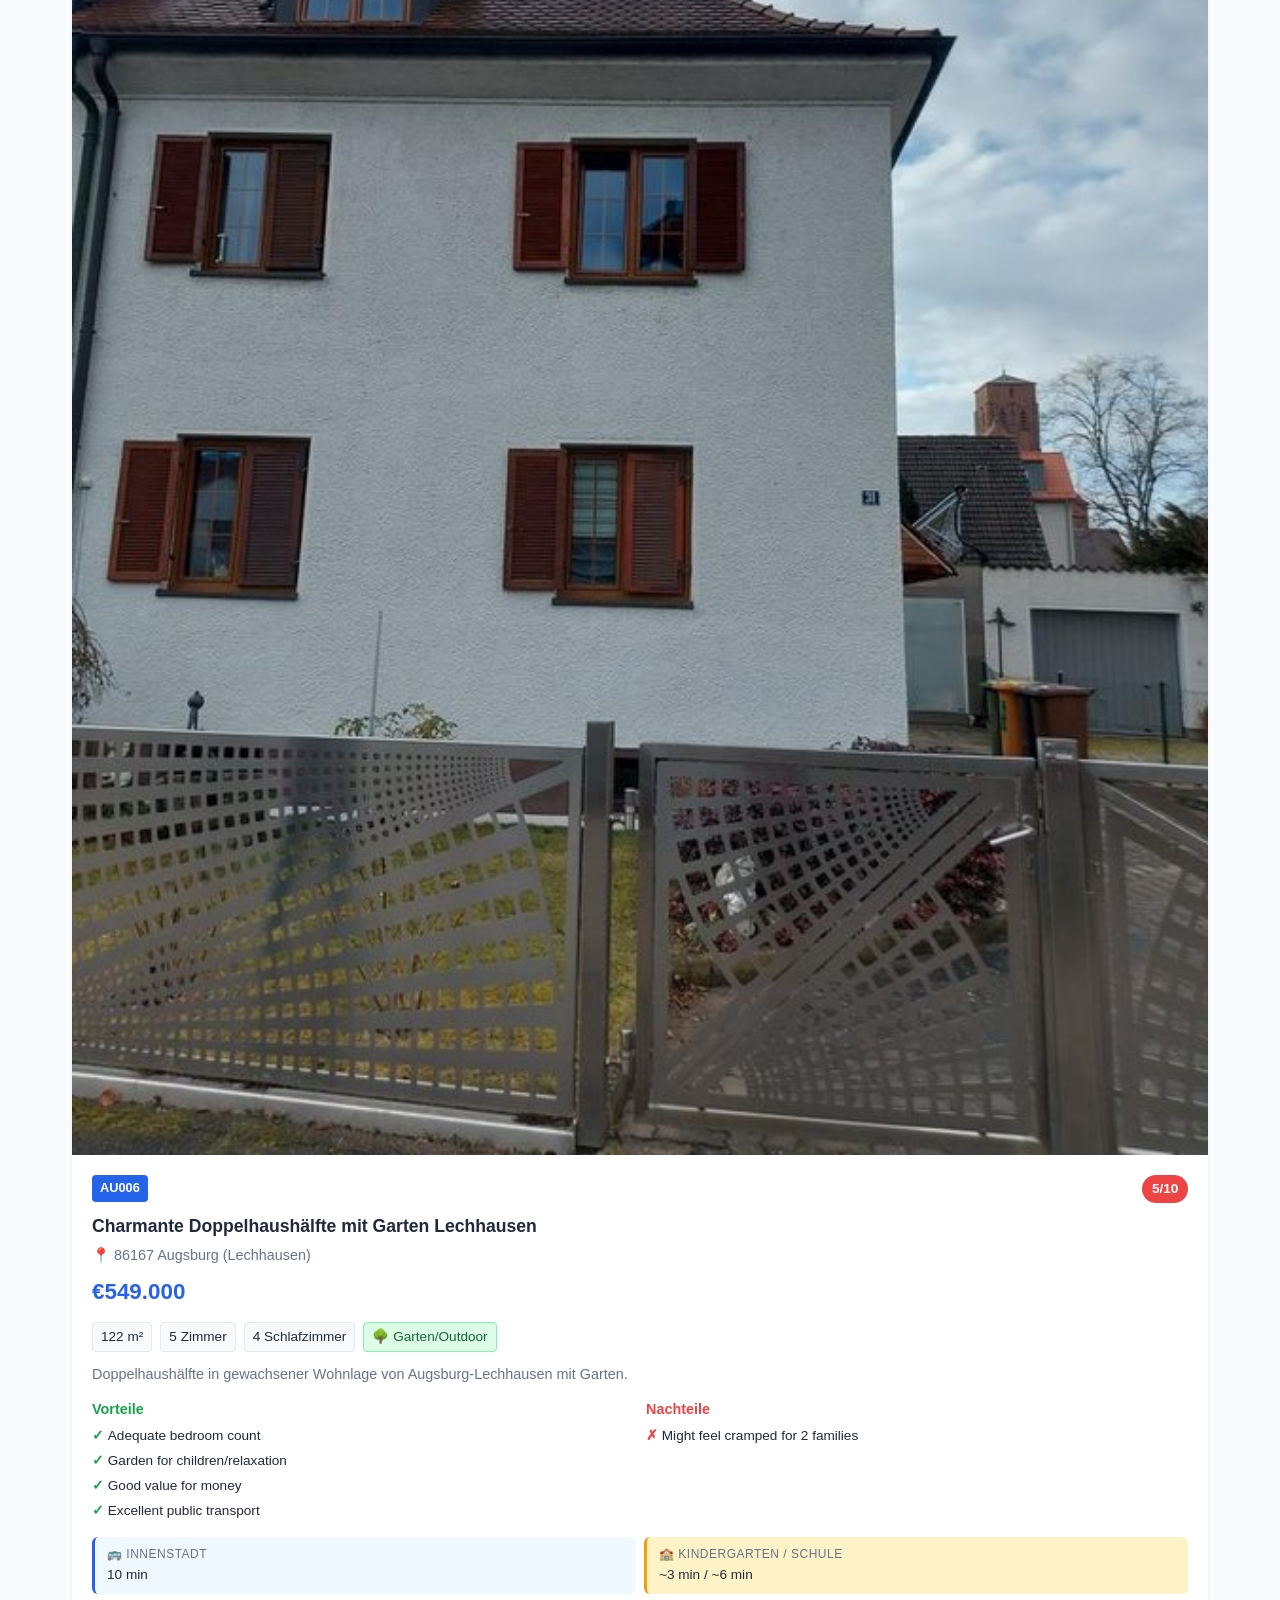
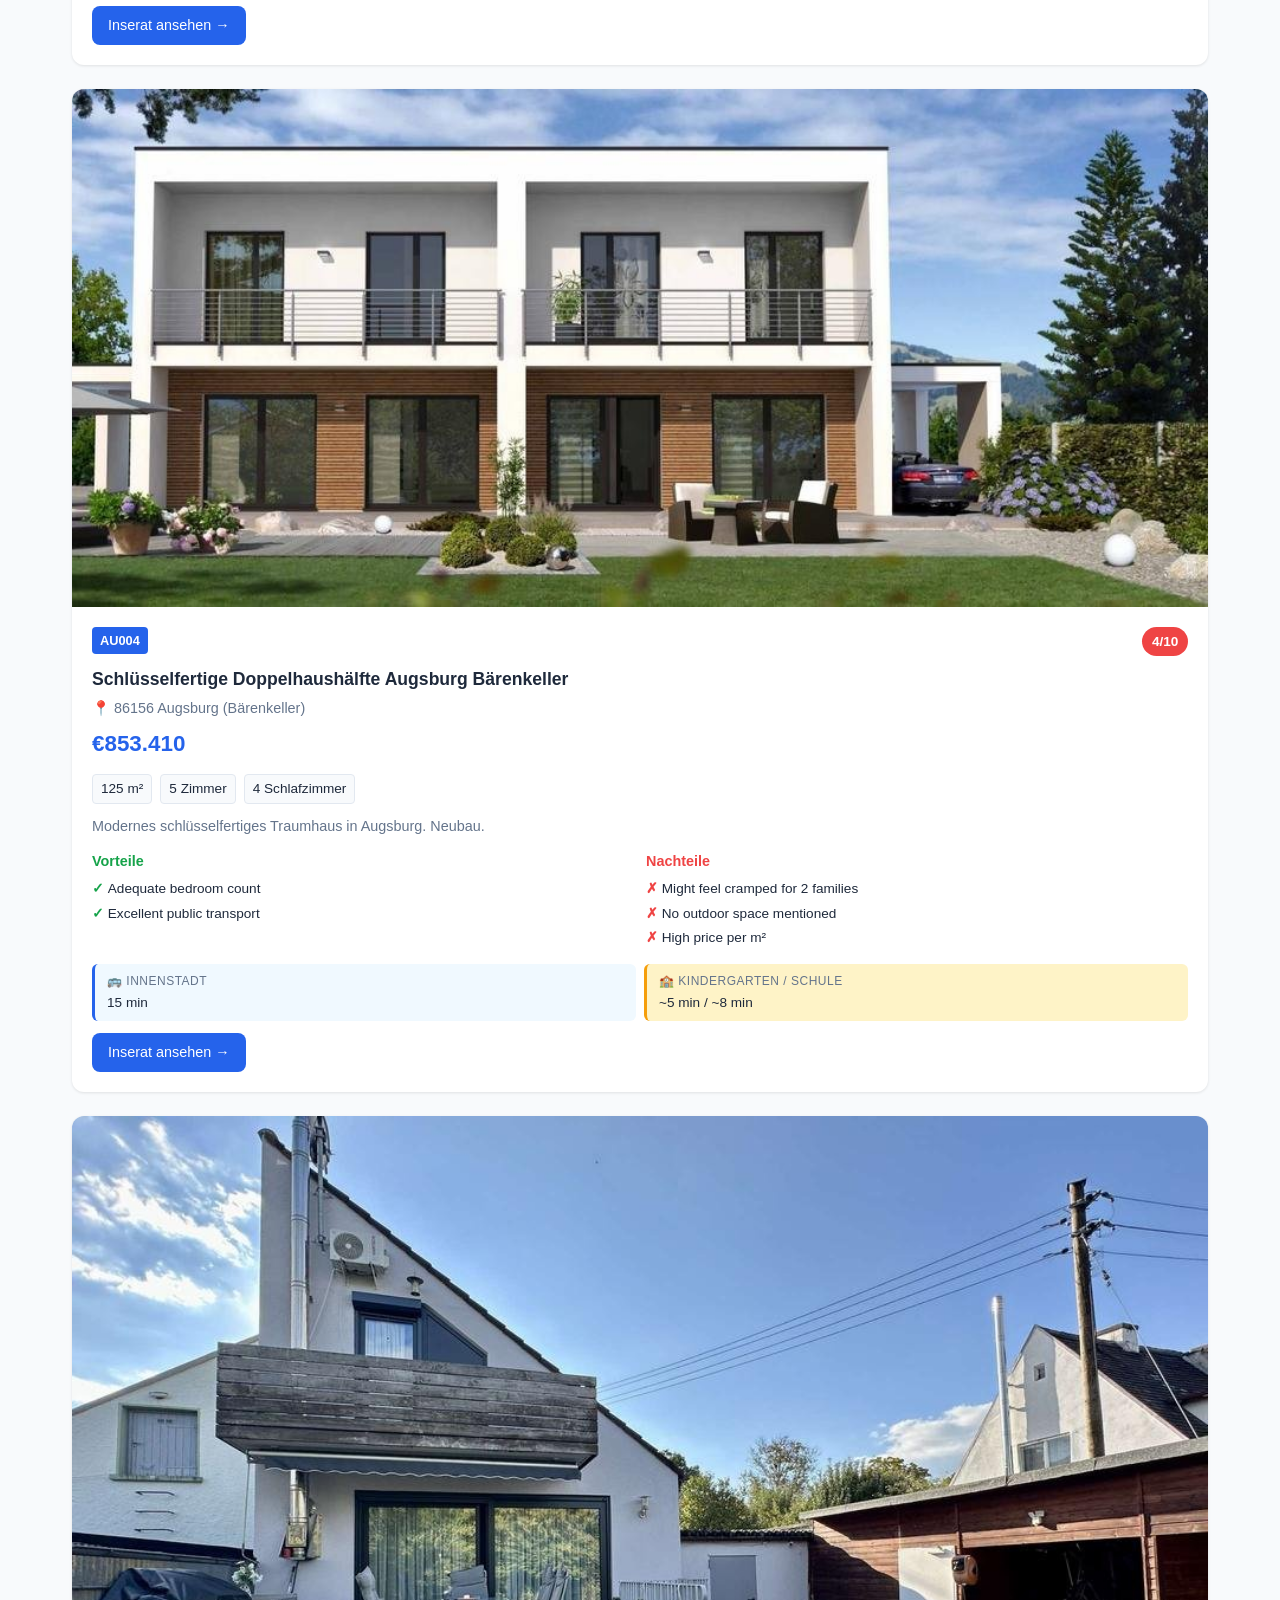
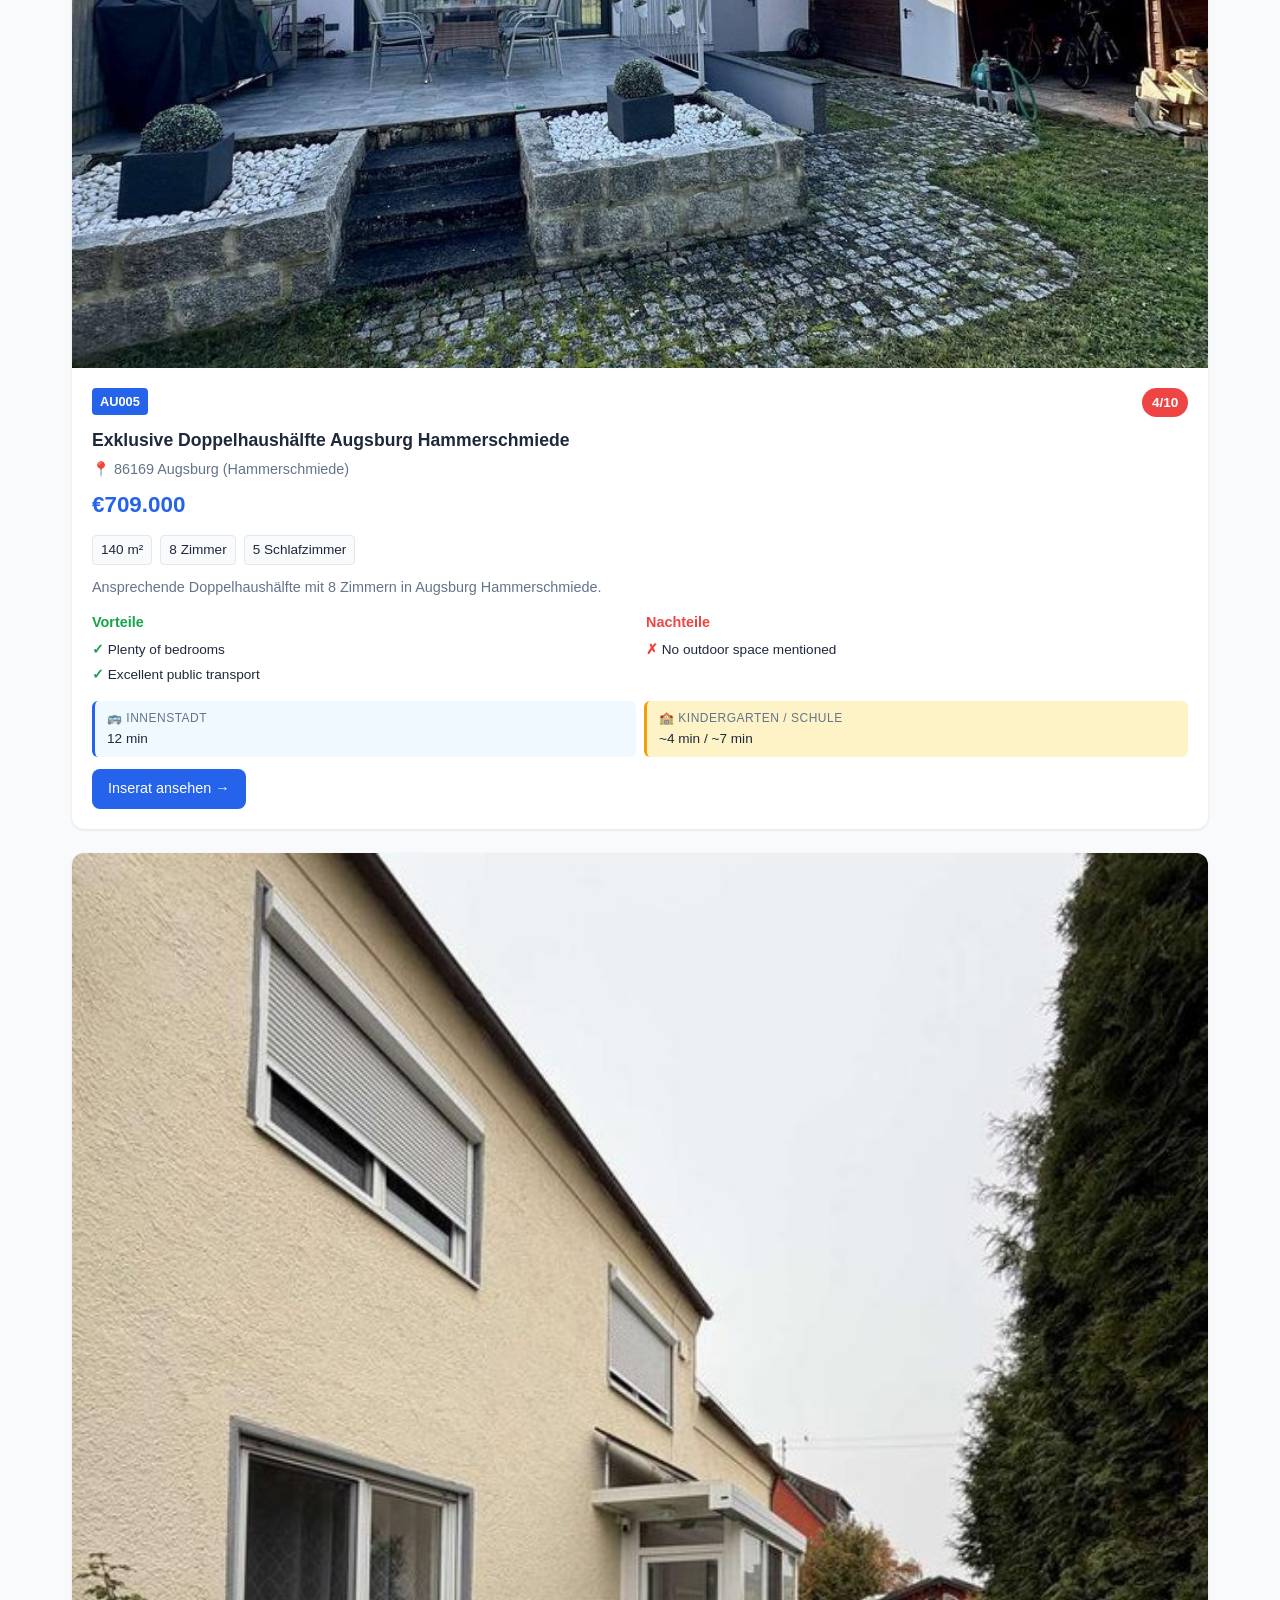
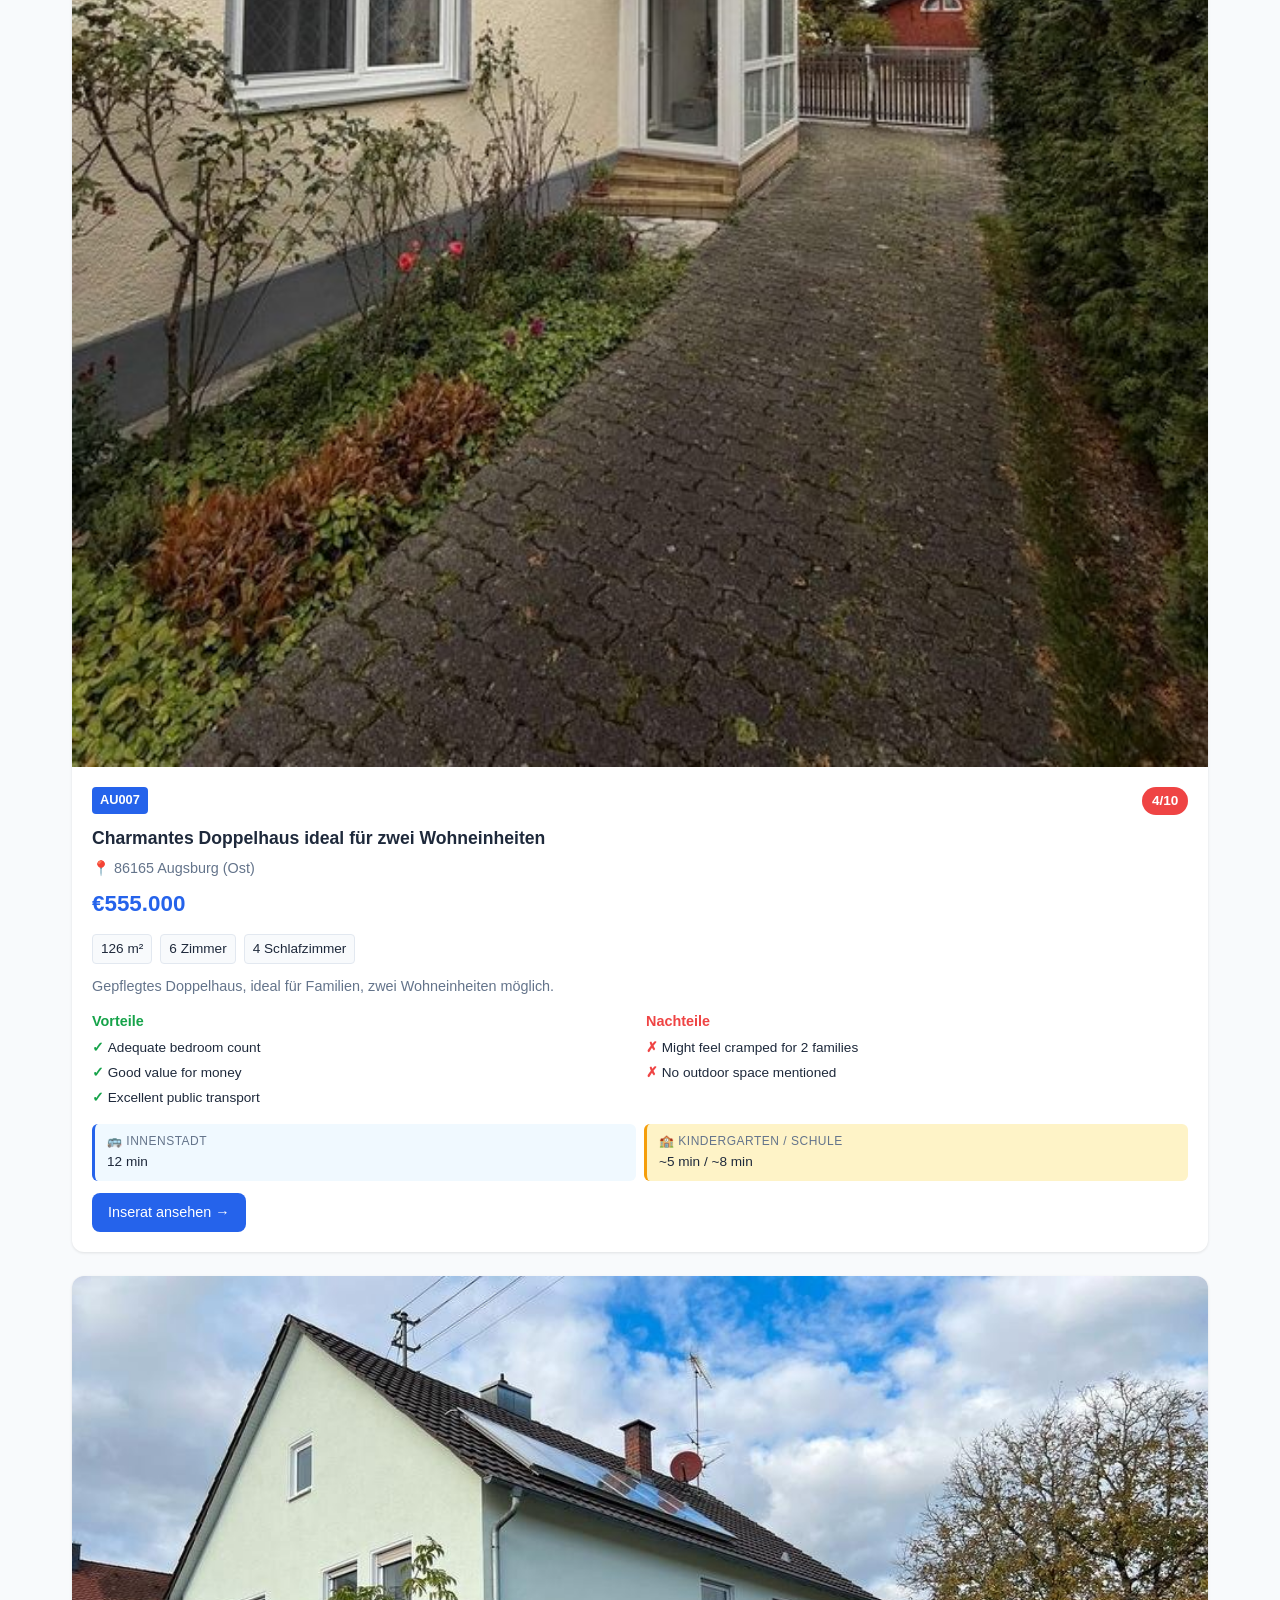
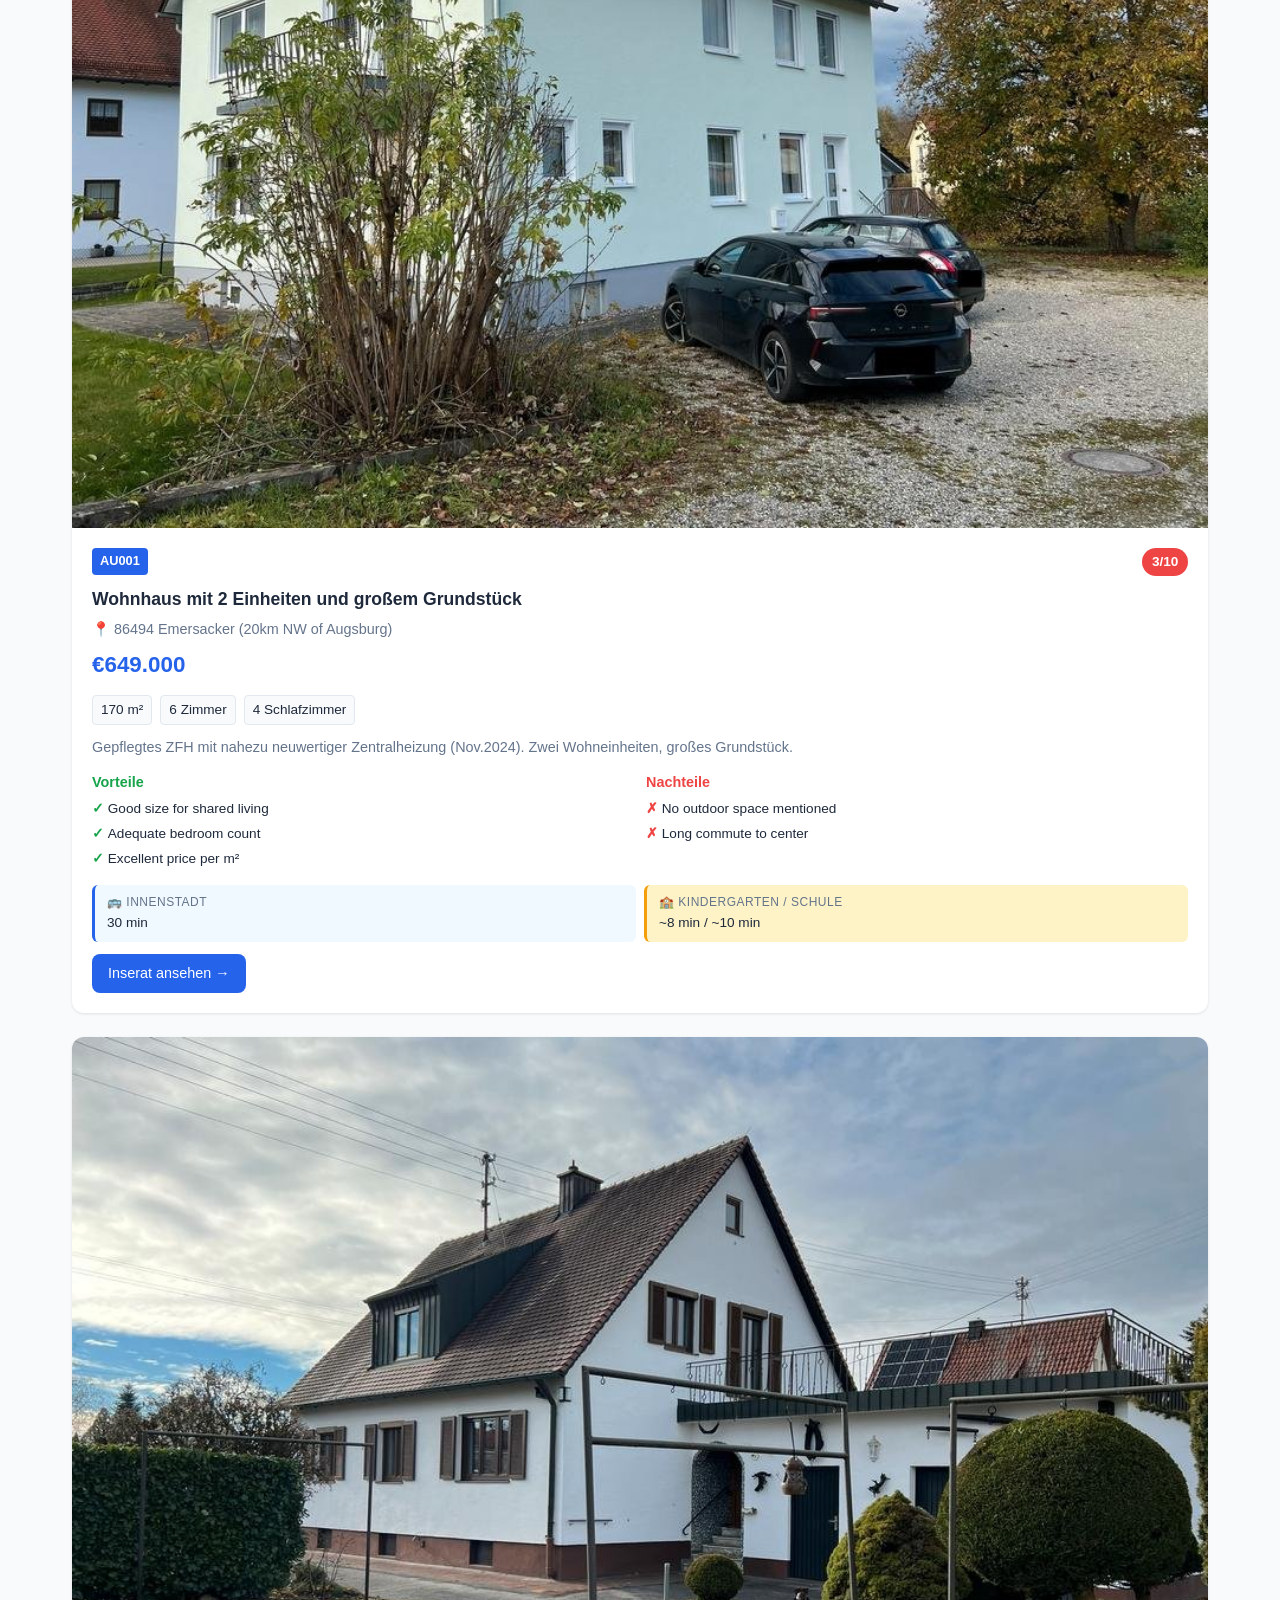
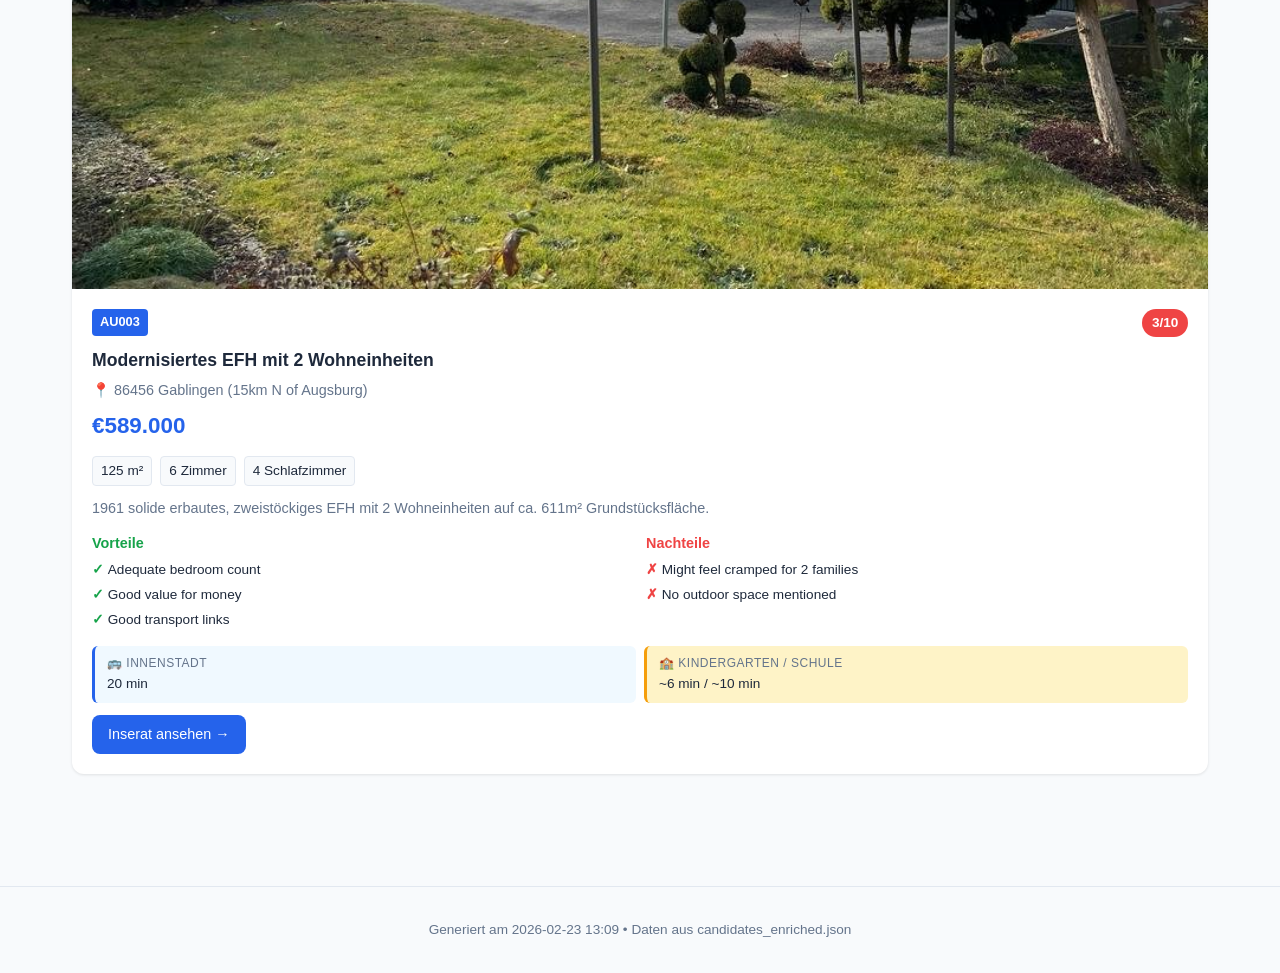
==== commit 823ea063: "🤖 Automated property search system - Complete implementation Features: - Automated scraper with mult" ====
--- a/docs/augsburg.html
+++ b/docs/augsburg.html
@@ -10,25 +10,47 @@
     <header>
         <div class="breadcrumb"><a href="index.html">← Zurück zur Übersicht</a></div>
         <h1>🏰 Augsburg - 10 Kandidaten</h1>
-        <p class="header-meta">7 mit Foto • 3 ohne Foto</p>
+        <p class="header-meta">7 mit Foto • 3 ohne Foto • 10 Kauf • 0 Miete</p>
     </header>
 
     <div class="container">
         
-        <div class="top-banner">
-            <h3>🌟 Top-Empfehlungen für Augsburg</h3>
-            <p><strong>AU001</strong> - Wohnhaus mit 2 Einheiten und großem… (€649,000) | <strong>AU002</strong> - Zweifamilienhaus 305m² - Rohdiamant mit… (€650,000) | <strong>AU008</strong> - Großzügiges MFH mit 3 Einheiten… (€795,000)</p>
-        </div>
-        <div class="candidates-grid">
-            
-        <div class="candidate-card">
-            <div class="candidate-image">
-                <a href="assets/augsburg/photos/AU001.jpg" target="_blank"><img src="assets/augsburg/photos/AU001.jpg" alt="AU001" onerror="this.parentElement.innerHTML='🏠'"></a>
-            </div>
+        
+    <div class="filter-bar" id="filterBar">
+        <div class="filter-group">
+            <label>Typ:</label>
+            <button class="filter-btn active" data-filter="all">Alle (10)</button>
+            <button class="filter-btn" data-filter="buy">Kauf (10)</button>
+            <button class="filter-btn" data-filter="rent">Miete (0)</button>
+        </div>
+        <div class="filter-group">
+            <label>Sortieren:</label>
+            <select class="sort-select" id="sortSelect">
+                <option value="score">Bewertung (hoch → niedrig)</option>
+                <option value="price-asc">Preis (niedrig → hoch)</option>
+                <option value="price-desc">Preis (hoch → niedrig)</option>
+                <option value="size">Größe (groß → klein)</option>
+                <option value="id">ID (A → Z)</option>
+            </select>
+        </div>
+        <div class="filter-group search-group">
+            <label>Suche:</label>
+            <input type="text" class="search-input" id="searchInput" placeholder="Titel oder Ort...">
+            <button class="clear-btn" id="clearSearch">✕</button>
+        </div>
+    </div>
+        <div class="candidates-grid" id="candidatesGrid">
+            
+        <div class="candidate-card" data-type="buy" data-score="3" data-price="649000" data-size="170" data-id="AU001">
+            <div class="candidate-image" onclick="openGallery('AU001')">
+            <img src="assets/augsburg/photos/AU001.jpg" alt="AU001" onerror="this.parentElement.innerHTML='🏠'">
+            
+        </div><script>window.galleries = window.galleries || {}; window.galleries["AU001"] = ["assets/augsburg/photos/AU001.jpg"];</script>
             <div class="candidate-body">
                 <div class="candidate-header">
                     <span class="candidate-id">AU001</span>
-                    <span class="candidate-score ">9/10</span>
+                    
+                    <span class="candidate-score low">3/10</span>
                 </div>
                 <h3 class="candidate-title">Wohnhaus mit 2 Einheiten und großem Grundstück</h3>
                 <p class="candidate-location">📍 86494 Emersacker (20km NW of Augsburg)</p>
@@ -36,8 +58,8 @@
                 <div class="candidate-meta"><span>170 m²</span><span>6 Zimmer</span><span>4 Schlafzimmer</span></div>
                 <p class="candidate-description">Gepflegtes ZFH mit nahezu neuwertiger Zentralheizung (Nov.2024). Zwei Wohneinheiten, großes Grundstück.</p>
                 <div class="candidate-pros-cons">
-                    <div class="pros"><h4>Vorteile</h4><ul><li>Already 2 units</li><li>New heating system</li><li>Large plot</li><li>Good price</li></ul></div>
-                    <div class="cons"><h4>Nachteile</h4><ul><li>20km from Augsburg center</li><li>Rural location</li></ul></div>
+                    <div class="pros"><h4>Vorteile</h4><ul><li>Good size for shared living</li><li>Adequate bedroom count</li><li>Excellent price per m²</li></ul></div>
+                    <div class="cons"><h4>Nachteile</h4><ul><li>No outdoor space mentioned</li><li>Long commute to center</li></ul></div>
                 </div>
                 <div class="candidate-info-grid">
                     <div class="info-box">
@@ -53,14 +75,16 @@
             </div>
         </div>
 
-        <div class="candidate-card">
-            <div class="candidate-image">
-                <a href="assets/augsburg/photos/AU002.jpg" target="_blank"><img src="assets/augsburg/photos/AU002.jpg" alt="AU002" onerror="this.parentElement.innerHTML='🏠'"></a>
-            </div>
+        <div class="candidate-card" data-type="buy" data-score="5" data-price="650000" data-size="305" data-id="AU002">
+            <div class="candidate-image" onclick="openGallery('AU002')">
+            <img src="assets/augsburg/photos/AU002.jpg" alt="AU002" onerror="this.parentElement.innerHTML='🏠'">
+            
+        </div><script>window.galleries = window.galleries || {}; window.galleries["AU002"] = ["assets/augsburg/photos/AU002.jpg"];</script>
             <div class="candidate-body">
                 <div class="candidate-header">
                     <span class="candidate-id">AU002</span>
-                    <span class="candidate-score ">10/10</span>
+                    
+                    <span class="candidate-score low">5/10</span>
                 </div>
                 <h3 class="candidate-title">Zweifamilienhaus 305m² - Rohdiamant mit Potenzial</h3>
                 <p class="candidate-location">📍 86405 Meitingen (20km N of Augsburg)</p>
@@ -68,8 +92,8 @@
                 <div class="candidate-meta"><span>305 m²</span><span>11 Zimmer</span><span>7 Schlafzimmer</span></div>
                 <p class="candidate-description">Renovierungsbedürftiges Zweifamilienhaus in Meitingen-Herbertshofen. Viel Platz und Potenzial.</p>
                 <div class="candidate-pros-cons">
-                    <div class="pros"><h4>Vorteile</h4><ul><li>Very large (305m²)</li><li>11 rooms - plenty of space</li><li>Already two-family</li><li>Best price-size ratio</li></ul></div>
-                    <div class="cons"><h4>Nachteile</h4><ul><li>Needs renovation</li><li>20km from center</li></ul></div>
+                    <div class="pros"><h4>Vorteile</h4><ul><li>Excellent size for 2 families</li><li>Plenty of bedrooms</li><li>Excellent price per m²</li><li>Good transport links</li></ul></div>
+                    <div class="cons"><h4>Nachteile</h4><ul><li>No outdoor space mentioned</li><li>May need renovation work</li></ul></div>
                 </div>
                 <div class="candidate-info-grid">
                     <div class="info-box">
@@ -85,14 +109,16 @@
             </div>
         </div>
 
-        <div class="candidate-card">
-            <div class="candidate-image">
-                <a href="assets/augsburg/photos/AU003.jpg" target="_blank"><img src="assets/augsburg/photos/AU003.jpg" alt="AU003" onerror="this.parentElement.innerHTML='🏠'"></a>
-            </div>
+        <div class="candidate-card" data-type="buy" data-score="3" data-price="589000" data-size="125" data-id="AU003">
+            <div class="candidate-image" onclick="openGallery('AU003')">
+            <img src="assets/augsburg/photos/AU003.jpg" alt="AU003" onerror="this.parentElement.innerHTML='🏠'">
+            
+        </div><script>window.galleries = window.galleries || {}; window.galleries["AU003"] = ["assets/augsburg/photos/AU003.jpg"];</script>
             <div class="candidate-body">
                 <div class="candidate-header">
                     <span class="candidate-id">AU003</span>
-                    <span class="candidate-score medium">7/10</span>
+                    
+                    <span class="candidate-score low">3/10</span>
                 </div>
                 <h3 class="candidate-title">Modernisiertes EFH mit 2 Wohneinheiten</h3>
                 <p class="candidate-location">📍 86456 Gablingen (15km N of Augsburg)</p>
@@ -100,8 +126,8 @@
                 <div class="candidate-meta"><span>125 m²</span><span>6 Zimmer</span><span>4 Schlafzimmer</span></div>
                 <p class="candidate-description">1961 solide erbautes, zweistöckiges EFH mit 2 Wohneinheiten auf ca. 611m² Grundstücksfläche.</p>
                 <div class="candidate-pros-cons">
-                    <div class="pros"><h4>Vorteile</h4><ul><li>Already 2 units</li><li>Modernized</li><li>Large plot (611m²)</li></ul></div>
-                    <div class="cons"><h4>Nachteile</h4><ul><li>125m² may be compact for 2 families</li></ul></div>
+                    <div class="pros"><h4>Vorteile</h4><ul><li>Adequate bedroom count</li><li>Good value for money</li><li>Good transport links</li></ul></div>
+                    <div class="cons"><h4>Nachteile</h4><ul><li>Might feel cramped for 2 families</li><li>No outdoor space mentioned</li></ul></div>
                 </div>
                 <div class="candidate-info-grid">
                     <div class="info-box">
@@ -117,14 +143,16 @@
             </div>
         </div>
 
-        <div class="candidate-card">
-            <div class="candidate-image">
-                <a href="assets/augsburg/photos/AU004.jpg" target="_blank"><img src="assets/augsburg/photos/AU004.jpg" alt="AU004" onerror="this.parentElement.innerHTML='🏠'"></a>
-            </div>
+        <div class="candidate-card" data-type="buy" data-score="4" data-price="853410" data-size="125" data-id="AU004">
+            <div class="candidate-image" onclick="openGallery('AU004')">
+            <img src="assets/augsburg/photos/AU004.jpg" alt="AU004" onerror="this.parentElement.innerHTML='🏠'">
+            
+        </div><script>window.galleries = window.galleries || {}; window.galleries["AU004"] = ["assets/augsburg/photos/AU004.jpg"];</script>
             <div class="candidate-body">
                 <div class="candidate-header">
                     <span class="candidate-id">AU004</span>
-                    <span class="candidate-score medium">6/10</span>
+                    
+                    <span class="candidate-score low">4/10</span>
                 </div>
                 <h3 class="candidate-title">Schlüsselfertige Doppelhaushälfte Augsburg Bärenkeller</h3>
                 <p class="candidate-location">📍 86156 Augsburg (Bärenkeller)</p>
@@ -132,8 +160,8 @@
                 <div class="candidate-meta"><span>125 m²</span><span>5 Zimmer</span><span>4 Schlafzimmer</span></div>
                 <p class="candidate-description">Modernes schlüsselfertiges Traumhaus in Augsburg. Neubau.</p>
                 <div class="candidate-pros-cons">
-                    <div class="pros"><h4>Vorteile</h4><ul><li>New construction</li><li>Turnkey ready</li><li>In Augsburg city</li><li>Good tram connection</li></ul></div>
-                    <div class="cons"><h4>Nachteile</h4><ul><li>Only 125m² - tight for 2 families</li><li>Higher price</li></ul></div>
+                    <div class="pros"><h4>Vorteile</h4><ul><li>Adequate bedroom count</li><li>Excellent public transport</li></ul></div>
+                    <div class="cons"><h4>Nachteile</h4><ul><li>Might feel cramped for 2 families</li><li>No outdoor space mentioned</li><li>High price per m²</li></ul></div>
                 </div>
                 <div class="candidate-info-grid">
                     <div class="info-box">
@@ -149,14 +177,16 @@
             </div>
         </div>
 
-        <div class="candidate-card">
-            <div class="candidate-image">
-                <a href="assets/augsburg/photos/AU005.jpg" target="_blank"><img src="assets/augsburg/photos/AU005.jpg" alt="AU005" onerror="this.parentElement.innerHTML='🏠'"></a>
-            </div>
+        <div class="candidate-card" data-type="buy" data-score="4" data-price="709000" data-size="140" data-id="AU005">
+            <div class="candidate-image" onclick="openGallery('AU005')">
+            <img src="assets/augsburg/photos/AU005.jpg" alt="AU005" onerror="this.parentElement.innerHTML='🏠'">
+            
+        </div><script>window.galleries = window.galleries || {}; window.galleries["AU005"] = ["assets/augsburg/photos/AU005.jpg"];</script>
             <div class="candidate-body">
                 <div class="candidate-header">
                     <span class="candidate-id">AU005</span>
-                    <span class="candidate-score ">8/10</span>
+                    
+                    <span class="candidate-score low">4/10</span>
                 </div>
                 <h3 class="candidate-title">Exklusive Doppelhaushälfte Augsburg Hammerschmiede</h3>
                 <p class="candidate-location">📍 86169 Augsburg (Hammerschmiede)</p>
@@ -164,8 +194,8 @@
                 <div class="candidate-meta"><span>140 m²</span><span>8 Zimmer</span><span>5 Schlafzimmer</span></div>
                 <p class="candidate-description">Ansprechende Doppelhaushälfte mit 8 Zimmern in Augsburg Hammerschmiede.</p>
                 <div class="candidate-pros-cons">
-                    <div class="pros"><h4>Vorteile</h4><ul><li>8 rooms - good distribution</li><li>In Augsburg city</li><li>5 bedrooms</li></ul></div>
-                    <div class="cons"><h4>Nachteile</h4><ul><li>140m² could be tighter</li><li>Doppelhaus</li></ul></div>
+                    <div class="pros"><h4>Vorteile</h4><ul><li>Plenty of bedrooms</li><li>Excellent public transport</li></ul></div>
+                    <div class="cons"><h4>Nachteile</h4><ul><li>No outdoor space mentioned</li></ul></div>
                 </div>
                 <div class="candidate-info-grid">
                     <div class="info-box">
@@ -181,14 +211,16 @@
             </div>
         </div>
 
-        <div class="candidate-card">
-            <div class="candidate-image">
-                <a href="assets/augsburg/photos/AU006.jpg" target="_blank"><img src="assets/augsburg/photos/AU006.jpg" alt="AU006" onerror="this.parentElement.innerHTML='🏠'"></a>
-            </div>
+        <div class="candidate-card" data-type="buy" data-score="5" data-price="549000" data-size="122" data-id="AU006">
+            <div class="candidate-image" onclick="openGallery('AU006')">
+            <img src="assets/augsburg/photos/AU006.jpg" alt="AU006" onerror="this.parentElement.innerHTML='🏠'">
+            
+        </div><script>window.galleries = window.galleries || {}; window.galleries["AU006"] = ["assets/augsburg/photos/AU006.jpg"];</script>
             <div class="candidate-body">
                 <div class="candidate-header">
                     <span class="candidate-id">AU006</span>
-                    <span class="candidate-score medium">6/10</span>
+                    
+                    <span class="candidate-score low">5/10</span>
                 </div>
                 <h3 class="candidate-title">Charmante Doppelhaushälfte mit Garten Lechhausen</h3>
                 <p class="candidate-location">📍 86167 Augsburg (Lechhausen)</p>
@@ -196,8 +228,8 @@
                 <div class="candidate-meta"><span>122 m²</span><span>5 Zimmer</span><span>4 Schlafzimmer</span><span class="highlight">🌳 Garten/Outdoor</span></div>
                 <p class="candidate-description">Doppelhaushälfte in gewachsener Wohnlage von Augsburg-Lechhausen mit Garten.</p>
                 <div class="candidate-pros-cons">
-                    <div class="pros"><h4>Vorteile</h4><ul><li>Has garden</li><li>Good price</li><li>Central location</li></ul></div>
-                    <div class="cons"><h4>Nachteile</h4><ul><li>122m² compact for 2 families</li></ul></div>
+                    <div class="pros"><h4>Vorteile</h4><ul><li>Adequate bedroom count</li><li>Garden for children/relaxation</li><li>Good value for money</li><li>Excellent public transport</li></ul></div>
+                    <div class="cons"><h4>Nachteile</h4><ul><li>Might feel cramped for 2 families</li></ul></div>
                 </div>
                 <div class="candidate-info-grid">
                     <div class="info-box">
@@ -213,14 +245,16 @@
             </div>
         </div>
 
-        <div class="candidate-card">
-            <div class="candidate-image">
-                <a href="assets/augsburg/photos/AU007.jpg" target="_blank"><img src="assets/augsburg/photos/AU007.jpg" alt="AU007" onerror="this.parentElement.innerHTML='🏠'"></a>
-            </div>
+        <div class="candidate-card" data-type="buy" data-score="4" data-price="555000" data-size="126" data-id="AU007">
+            <div class="candidate-image" onclick="openGallery('AU007')">
+            <img src="assets/augsburg/photos/AU007.jpg" alt="AU007" onerror="this.parentElement.innerHTML='🏠'">
+            
+        </div><script>window.galleries = window.galleries || {}; window.galleries["AU007"] = ["assets/augsburg/photos/AU007.jpg"];</script>
             <div class="candidate-body">
                 <div class="candidate-header">
                     <span class="candidate-id">AU007</span>
-                    <span class="candidate-score ">8/10</span>
+                    
+                    <span class="candidate-score low">4/10</span>
                 </div>
                 <h3 class="candidate-title">Charmantes Doppelhaus ideal für zwei Wohneinheiten</h3>
                 <p class="candidate-location">📍 86165 Augsburg (Ost)</p>
@@ -228,8 +262,8 @@
                 <div class="candidate-meta"><span>126 m²</span><span>6 Zimmer</span><span>4 Schlafzimmer</span></div>
                 <p class="candidate-description">Gepflegtes Doppelhaus, ideal für Familien, zwei Wohneinheiten möglich.</p>
                 <div class="candidate-pros-cons">
-                    <div class="pros"><h4>Vorteile</h4><ul><li>Two units possible</li><li>Bright and friendly</li><li>Good location</li><li>Reasonable price</li></ul></div>
-                    <div class="cons"><h4>Nachteile</h4><ul><li>126m² on smaller side</li></ul></div>
+                    <div class="pros"><h4>Vorteile</h4><ul><li>Adequate bedroom count</li><li>Good value for money</li><li>Excellent public transport</li></ul></div>
+                    <div class="cons"><h4>Nachteile</h4><ul><li>Might feel cramped for 2 families</li><li>No outdoor space mentioned</li></ul></div>
                 </div>
                 <div class="candidate-info-grid">
                     <div class="info-box">
@@ -245,14 +279,13 @@
             </div>
         </div>
 
-        <div class="candidate-card">
-            <div class="candidate-image">
-                <div class="image-placeholder">🏠</div>
-            </div>
+        <div class="candidate-card" data-type="buy" data-score="7" data-price="795000" data-size="260" data-id="AU008">
+            <div class="candidate-image"><div class="image-placeholder">🏠</div></div>
             <div class="candidate-body">
                 <div class="candidate-header">
                     <span class="candidate-id">AU008</span>
-                    <span class="candidate-score ">9/10</span>
+                    
+                    <span class="candidate-score medium">7/10</span>
                 </div>
                 <h3 class="candidate-title">Großzügiges MFH mit 3 Einheiten Kriegshaber</h3>
                 <p class="candidate-location">📍 86156 Augsburg (Kriegshaber)</p>
@@ -260,8 +293,8 @@
                 <div class="candidate-meta"><span>260 m²</span><span>10 Zimmer</span><span>6 Schlafzimmer</span></div>
                 <p class="candidate-description">Mehrfamilienhaus mit 3 Wohneinheiten in Kriegshaber. Ideal für Eigennutz + Vermietung.</p>
                 <div class="candidate-pros-cons">
-                    <div class="pros"><h4>Vorteile</h4><ul><li>3 units - flexible</li><li>260m² total</li><li>Good rental potential</li><li>Urban location</li></ul></div>
-                    <div class="cons"><h4>Nachteile</h4><ul><li>Higher price</li></ul></div>
+                    <div class="pros"><h4>Vorteile</h4><ul><li>Excellent size for 2 families</li><li>Plenty of bedrooms</li><li>Excellent price per m²</li><li>Excellent public transport</li></ul></div>
+                    <div class="cons"><h4>Nachteile</h4><ul><li>No outdoor space mentioned</li></ul></div>
                 </div>
                 <div class="candidate-info-grid">
                     <div class="info-box">
@@ -277,14 +310,13 @@
             </div>
         </div>
 
-        <div class="candidate-card">
-            <div class="candidate-image">
-                <div class="image-placeholder">🏠</div>
-            </div>
+        <div class="candidate-card" data-type="buy" data-score="8" data-price="720000" data-size="185" data-id="AU009">
+            <div class="candidate-image"><div class="image-placeholder">🏠</div></div>
             <div class="candidate-body">
                 <div class="candidate-header">
                     <span class="candidate-id">AU009</span>
-                    <span class="candidate-score ">9/10</span>
+                    
+                    <span class="candidate-score ">8/10</span>
                 </div>
                 <h3 class="candidate-title">Stadthaus mit Einliegerwohnung Göggingen</h3>
                 <p class="candidate-location">📍 86199 Augsburg (Göggingen)</p>
@@ -292,8 +324,8 @@
                 <div class="candidate-meta"><span>185 m²</span><span>7 Zimmer</span><span>5 Schlafzimmer</span><span class="highlight">🌳 Garten/Outdoor</span></div>
                 <p class="candidate-description">Geräumiges Stadthaus mit separater Einliegerwohnung in beliebtem Göggingen.</p>
                 <div class="candidate-pros-cons">
-                    <div class="pros"><h4>Vorteile</h4><ul><li>Has Einliegerwohnung</li><li>Good size (185m²)</li><li>Garden + garage</li><li>Popular area</li></ul></div>
-                    <div class="cons"><h4>Nachteile</h4><ul><li>Price slightly higher</li></ul></div>
+                    <div class="pros"><h4>Vorteile</h4><ul><li>Excellent size for 2 families</li><li>Plenty of bedrooms</li><li>Garden for children/relaxation</li><li>Excellent price per m²</li></ul></div>
+                    
                 </div>
                 <div class="candidate-info-grid">
                     <div class="info-box">
@@ -309,14 +341,13 @@
             </div>
         </div>
 
-        <div class="candidate-card">
-            <div class="candidate-image">
-                <div class="image-placeholder">🏠</div>
-            </div>
+        <div class="candidate-card" data-type="buy" data-score="6" data-price="665000" data-size="175" data-id="AU010">
+            <div class="candidate-image"><div class="image-placeholder">🏠</div></div>
             <div class="candidate-body">
                 <div class="candidate-header">
                     <span class="candidate-id">AU010</span>
-                    <span class="candidate-score ">10/10</span>
+                    
+                    <span class="candidate-score medium">6/10</span>
                 </div>
                 <h3 class="candidate-title">Familienfreundliches ZFH mit Garten Haunstetten</h3>
                 <p class="candidate-location">📍 86179 Augsburg (Haunstetten)</p>
@@ -324,8 +355,8 @@
                 <div class="candidate-meta"><span>175 m²</span><span>7 Zimmer</span><span>5 Schlafzimmer</span><span class="highlight">🌳 Garten/Outdoor</span></div>
                 <p class="candidate-description">Gepflegtes Zweifamilienhaus in familienfreundlicher Lage in Haunstetten.</p>
                 <div class="candidate-pros-cons">
-                    <div class="pros"><h4>Vorteile</h4><ul><li>Already ZFH</li><li>Good size 175m²</li><li>Garden</li><li>Family-friendly area</li></ul></div>
-                    <div class="cons"><h4>Nachteile</h4><ul><li>May need some updates</li></ul></div>
+                    <div class="pros"><h4>Vorteile</h4><ul><li>Good size for shared living</li><li>Plenty of bedrooms</li><li>Garden for children/relaxation</li><li>Excellent price per m²</li></ul></div>
+                    
                 </div>
                 <div class="candidate-info-grid">
                     <div class="info-box">
@@ -341,10 +372,16 @@
             </div>
         </div>
         </div>
+        <div class="no-results" id="noResults" style="display: none;">
+            <p>Keine Immobilien gefunden, die den Filterkriterien entsprechen.</p>
+        </div>
     </div>
 
     <footer class="page-footer">
-        <p>Generiert am 2026-02-21 22:55 • Daten aus candidates_enriched.json</p>
+        <p>Generiert am 2026-02-23 13:09 • Daten aus candidates_enriched.json</p>
     </footer>
+    
+    <script src="js/filters.js"></script>
+    <script src="js/gallery.js"></script>
 </body>
 </html>
--- a/docs/assets/style.css
+++ b/docs/assets/style.css
@@ -10,6 +10,9 @@
     --text: #1e293b;
     --text-muted: #64748b;
     --border: #e2e8f0;
+    --new-badge: #16a34a;
+    --updated-badge: #2563eb;
+    --inactive-badge: #ef4444;
 }
 
 * { box-sizing: border-box; margin: 0; padding: 0; }
@@ -21,10 +24,15 @@
     line-height: 1.6;
 }
 
+body.lightbox-open {
+    overflow: hidden;
+}
+
 .container {
     max-width: 1200px;
     margin: 0 auto;
     padding: 2rem;
+    transition: padding-top 0.3s ease;
 }
 
 /* Header */
@@ -44,6 +52,131 @@
     margin-top: 0.5rem;
     opacity: 0.9;
     font-size: 0.95rem;
+}
+
+/* Filter Bar */
+.filter-bar {
+    background: var(--card-bg);
+    border: 1px solid var(--border);
+    border-radius: 12px;
+    padding: 1rem;
+    margin-bottom: 2rem;
+    display: grid;
+    gap: 1rem;
+    grid-template-columns: 1fr;
+    box-shadow: 0 2px 4px rgba(0,0,0,0.05);
+    transition: all 0.3s ease;
+}
+
+.filter-bar.sticky {
+    position: fixed;
+    top: 0;
+    left: 0;
+    right: 0;
+    z-index: 100;
+    margin: 0;
+    border-radius: 0;
+    box-shadow: 0 4px 12px rgba(0,0,0,0.15);
+    border-bottom: 1px solid var(--border);
+}
+
+@media (min-width: 768px) {
+    .filter-bar {
+        grid-template-columns: auto auto 1fr;
+        align-items: center;
+    }
+}
+
+.filter-group {
+    display: flex;
+    align-items: center;
+    gap: 0.5rem;
+    flex-wrap: wrap;
+}
+
+.filter-group label {
+    font-weight: 500;
+    color: var(--text-muted);
+    min-width: 4rem;
+    font-size: 0.9rem;
+}
+
+.filter-btn {
+    background: var(--bg);
+    border: 1px solid var(--border);
+    color: var(--text);
+    padding: 0.4rem 0.8rem;
+    border-radius: 6px;
+    font-size: 0.85rem;
+    cursor: pointer;
+    transition: all 0.2s ease;
+}
+
+.filter-btn:hover {
+    background: var(--primary);
+    color: white;
+    border-color: var(--primary);
+}
+
+.filter-btn.active {
+    background: var(--primary);
+    color: white;
+    border-color: var(--primary);
+}
+
+.sort-select {
+    background: var(--bg);
+    border: 1px solid var(--border);
+    color: var(--text);
+    padding: 0.4rem 0.8rem;
+    border-radius: 6px;
+    font-size: 0.85rem;
+    cursor: pointer;
+    min-width: 180px;
+}
+
+.search-group {
+    position: relative;
+    flex-grow: 1;
+    max-width: 300px;
+}
+
+.search-input {
+    background: var(--bg);
+    border: 1px solid var(--border);
+    color: var(--text);
+    padding: 0.4rem 2rem 0.4rem 0.8rem;
+    border-radius: 6px;
+    font-size: 0.85rem;
+    width: 100%;
+}
+
+.clear-btn {
+    position: absolute;
+    right: 0.5rem;
+    top: 50%;
+    transform: translateY(-50%);
+    background: none;
+    border: none;
+    color: var(--text-muted);
+    cursor: pointer;
+    padding: 0.2rem;
+    border-radius: 3px;
+    display: none;
+}
+
+.clear-btn:hover {
+    background: var(--border);
+    color: var(--text);
+}
+
+.no-results {
+    text-align: center;
+    padding: 3rem 1rem;
+    color: var(--text-muted);
+    background: var(--card-bg);
+    border-radius: 12px;
+    border: 1px solid var(--border);
 }
 
 /* Top Picks Banner */
@@ -72,10 +205,35 @@
     box-shadow: 0 1px 3px rgba(0,0,0,0.1);
     display: grid;
     grid-template-columns: 1fr;
+    transition: all 0.3s ease;
 }
 
 @media (min-width: 768px) {
     .candidate-card { grid-template-columns: 180px 1fr; }
+}
+
+/* Status Badges */
+.status-badge {
+    font-size: 0.7rem;
+    padding: 0.2rem 0.5rem;
+    border-radius: 4px;
+    font-weight: 600;
+    display: inline-block;
+}
+
+.status-badge.status-new {
+    background: var(--new-badge);
+    color: white;
+}
+
+.status-badge.status-updated {
+    background: var(--updated-badge);
+    color: white;
+}
+
+.status-badge.status-inactive {
+    background: var(--inactive-badge);
+    color: white;
 }
 
 /* Image Section */
@@ -87,6 +245,15 @@
     justify-content: center;
     font-size: 3rem;
     position: relative;
+    cursor: pointer;
+}
+
+.candidate-image.has-gallery {
+    cursor: pointer;
+}
+
+.candidate-image.has-gallery:hover {
+    opacity: 0.9;
 }
 
 .candidate-image img {
@@ -95,10 +262,16 @@
     object-fit: cover;
 }
 
-.candidate-image a {
-    display: block;
-    width: 100%;
-    height: 100%;
+.gallery-badge {
+    position: absolute;
+    top: 0.5rem;
+    right: 0.5rem;
+    background: rgba(0,0,0,0.7);
+    color: white;
+    padding: 0.2rem 0.4rem;
+    border-radius: 4px;
+    font-size: 0.7rem;
+    font-weight: 500;
 }
 
 .image-placeholder {
@@ -253,17 +426,6 @@
     color: var(--text);
 }
 
-/* Suitability Note */
-.suitability-note {
-    background: #f0fdf4;
-    border: 1px solid #86efac;
-    border-radius: 6px;
-    padding: 0.5rem 0.75rem;
-    font-size: 0.85rem;
-    margin-bottom: 0.75rem;
-    color: #166534;
-}
-
 /* Button */
 .btn {
     display: inline-block;
@@ -279,6 +441,161 @@
 
 .btn:hover { background: var(--primary-dark); }
 
+/* Lightbox Styles */
+.lightbox {
+    position: fixed;
+    top: 0;
+    left: 0;
+    width: 100%;
+    height: 100%;
+    z-index: 1000;
+    display: none;
+    animation: fadeIn 0.3s ease;
+}
+
+.lightbox.active {
+    display: block;
+}
+
+.lightbox-overlay {
+    position: absolute;
+    top: 0;
+    left: 0;
+    width: 100%;
+    height: 100%;
+    background: rgba(0, 0, 0, 0.9);
+}
+
+.lightbox-container {
+    position: relative;
+    width: 100%;
+    height: 100%;
+    display: flex;
+    align-items: center;
+    justify-content: center;
+}
+
+.lightbox-close {
+    position: absolute;
+    top: 1rem;
+    right: 1rem;
+    background: rgba(0, 0, 0, 0.5);
+    color: white;
+    border: none;
+    width: 3rem;
+    height: 3rem;
+    border-radius: 50%;
+    font-size: 1.5rem;
+    cursor: pointer;
+    z-index: 1001;
+    transition: background 0.2s;
+}
+
+.lightbox-close:hover {
+    background: rgba(0, 0, 0, 0.7);
+}
+
+.lightbox-nav {
+    position: absolute;
+    top: 50%;
+    transform: translateY(-50%);
+    background: rgba(0, 0, 0, 0.5);
+    color: white;
+    border: none;
+    width: 3rem;
+    height: 4rem;
+    font-size: 2rem;
+    cursor: pointer;
+    z-index: 1001;
+    transition: background 0.2s;
+}
+
+.lightbox-nav:hover {
+    background: rgba(0, 0, 0, 0.7);
+}
+
+.lightbox-prev {
+    left: 1rem;
+}
+
+.lightbox-next {
+    right: 1rem;
+}
+
+.lightbox-content {
+    max-width: 90%;
+    max-height: 90%;
+    text-align: center;
+}
+
+.lightbox-content img {
+    max-width: 100%;
+    max-height: 80vh;
+    object-fit: contain;
+    border-radius: 8px;
+    box-shadow: 0 8px 32px rgba(0, 0, 0, 0.5);
+}
+
+.lightbox-info {
+    background: rgba(0, 0, 0, 0.7);
+    color: white;
+    padding: 0.5rem 1rem;
+    border-radius: 0 0 8px 8px;
+    display: flex;
+    justify-content: space-between;
+    align-items: center;
+    font-size: 0.9rem;
+}
+
+@keyframes fadeIn {
+    from { opacity: 0; }
+    to { opacity: 1; }
+}
+
+/* Mobile Improvements */
+@media (max-width: 640px) {
+    .container { padding: 1rem; }
+    
+    .filter-bar {
+        padding: 0.75rem;
+        grid-template-columns: 1fr;
+    }
+    
+    .filter-group {
+        justify-content: flex-start;
+    }
+    
+    .filter-group label {
+        min-width: auto;
+        width: 100%;
+        margin-bottom: 0.25rem;
+    }
+    
+    .search-group {
+        max-width: none;
+    }
+    
+    .lightbox-nav {
+        width: 2.5rem;
+        height: 3rem;
+        font-size: 1.5rem;
+    }
+    
+    .lightbox-close {
+        width: 2.5rem;
+        height: 2.5rem;
+        font-size: 1.2rem;
+    }
+    
+    .lightbox-prev {
+        left: 0.5rem;
+    }
+    
+    .lightbox-next {
+        right: 0.5rem;
+    }
+}
+
 /* Footer */
 .page-footer {
     margin-top: 3rem;
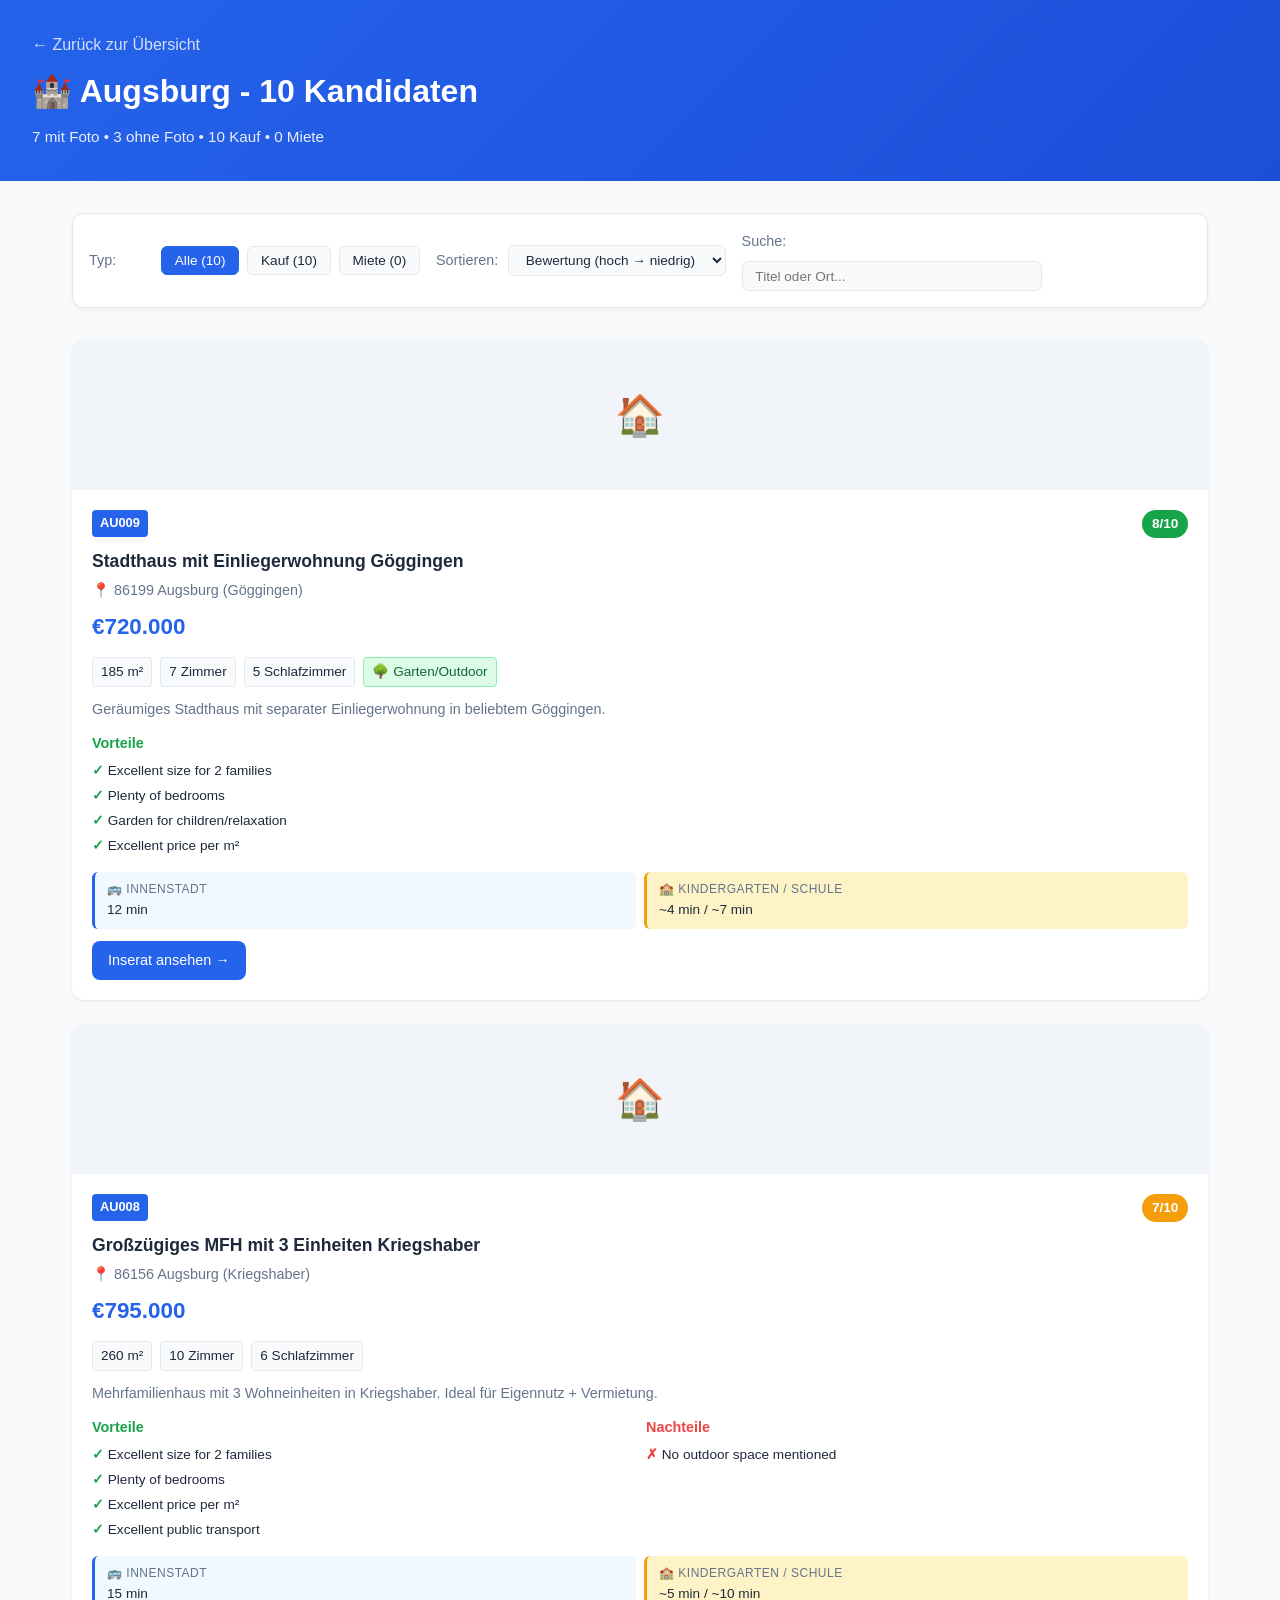
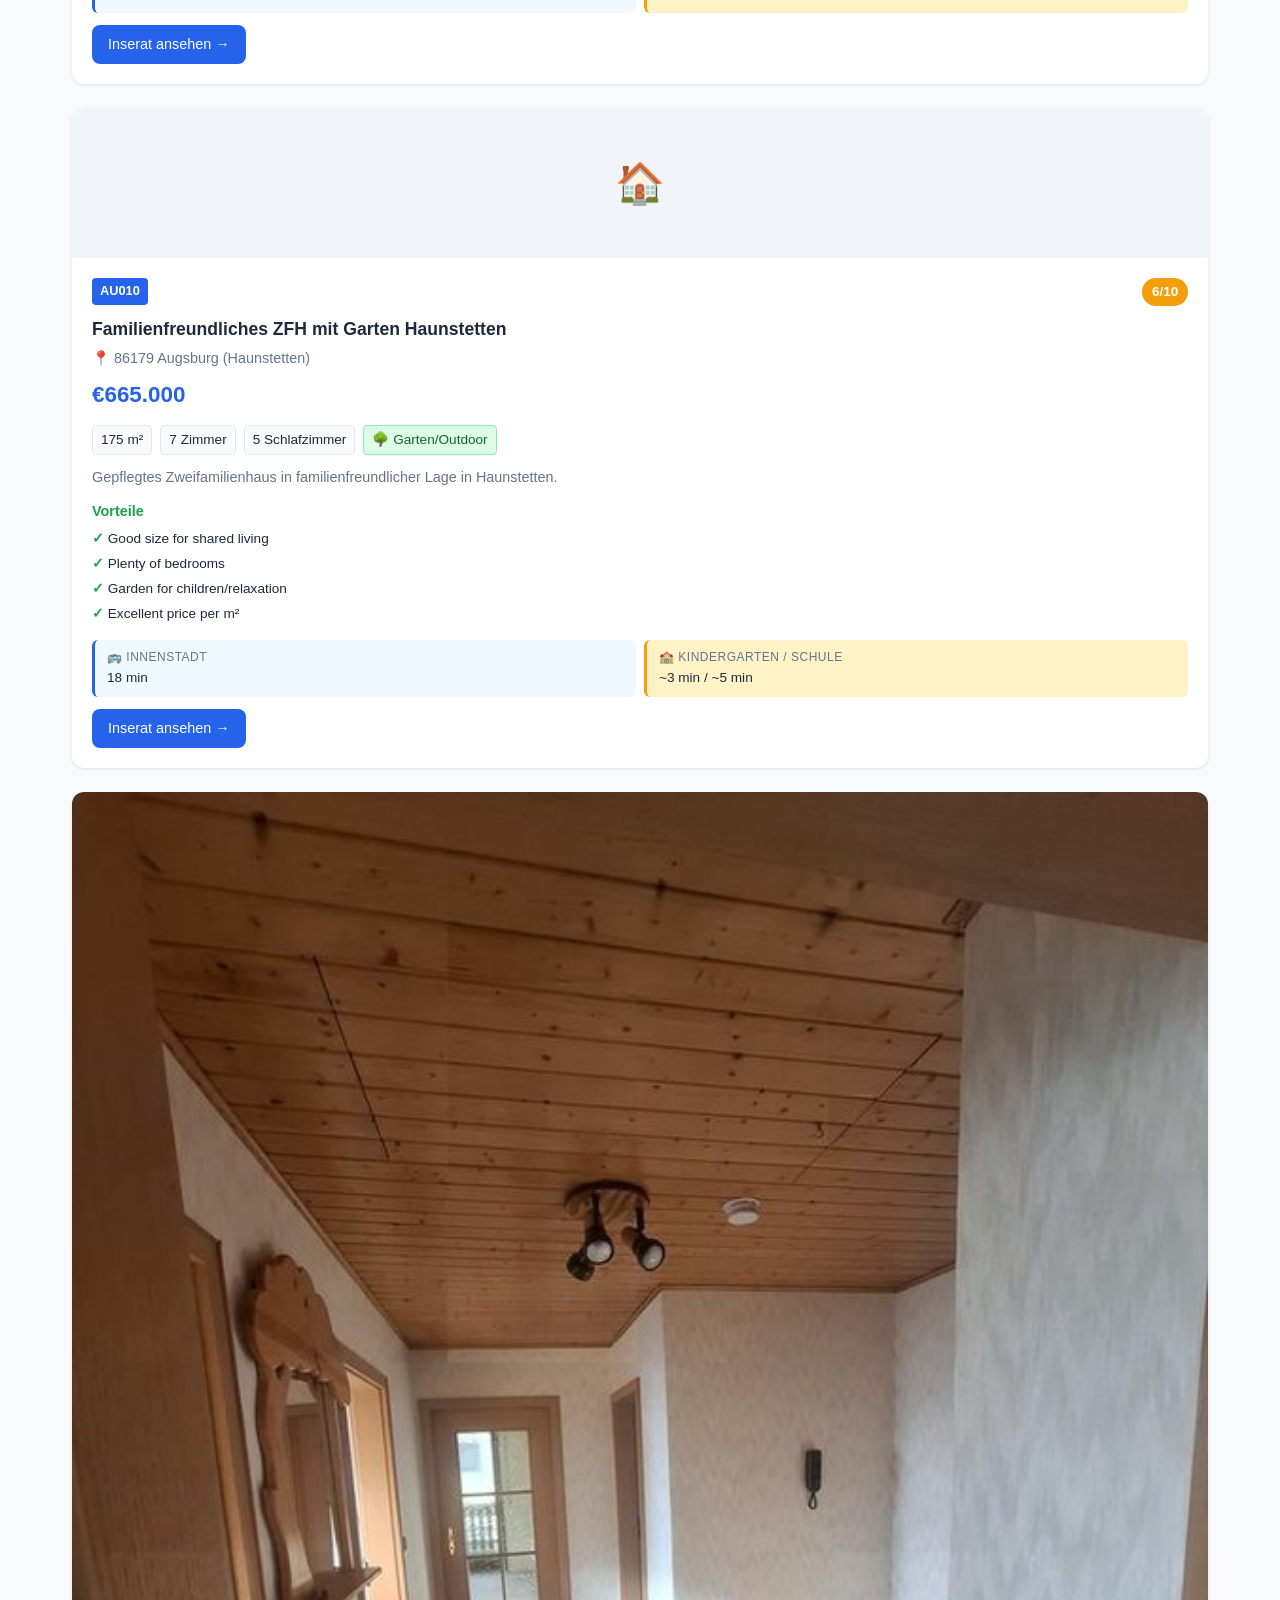
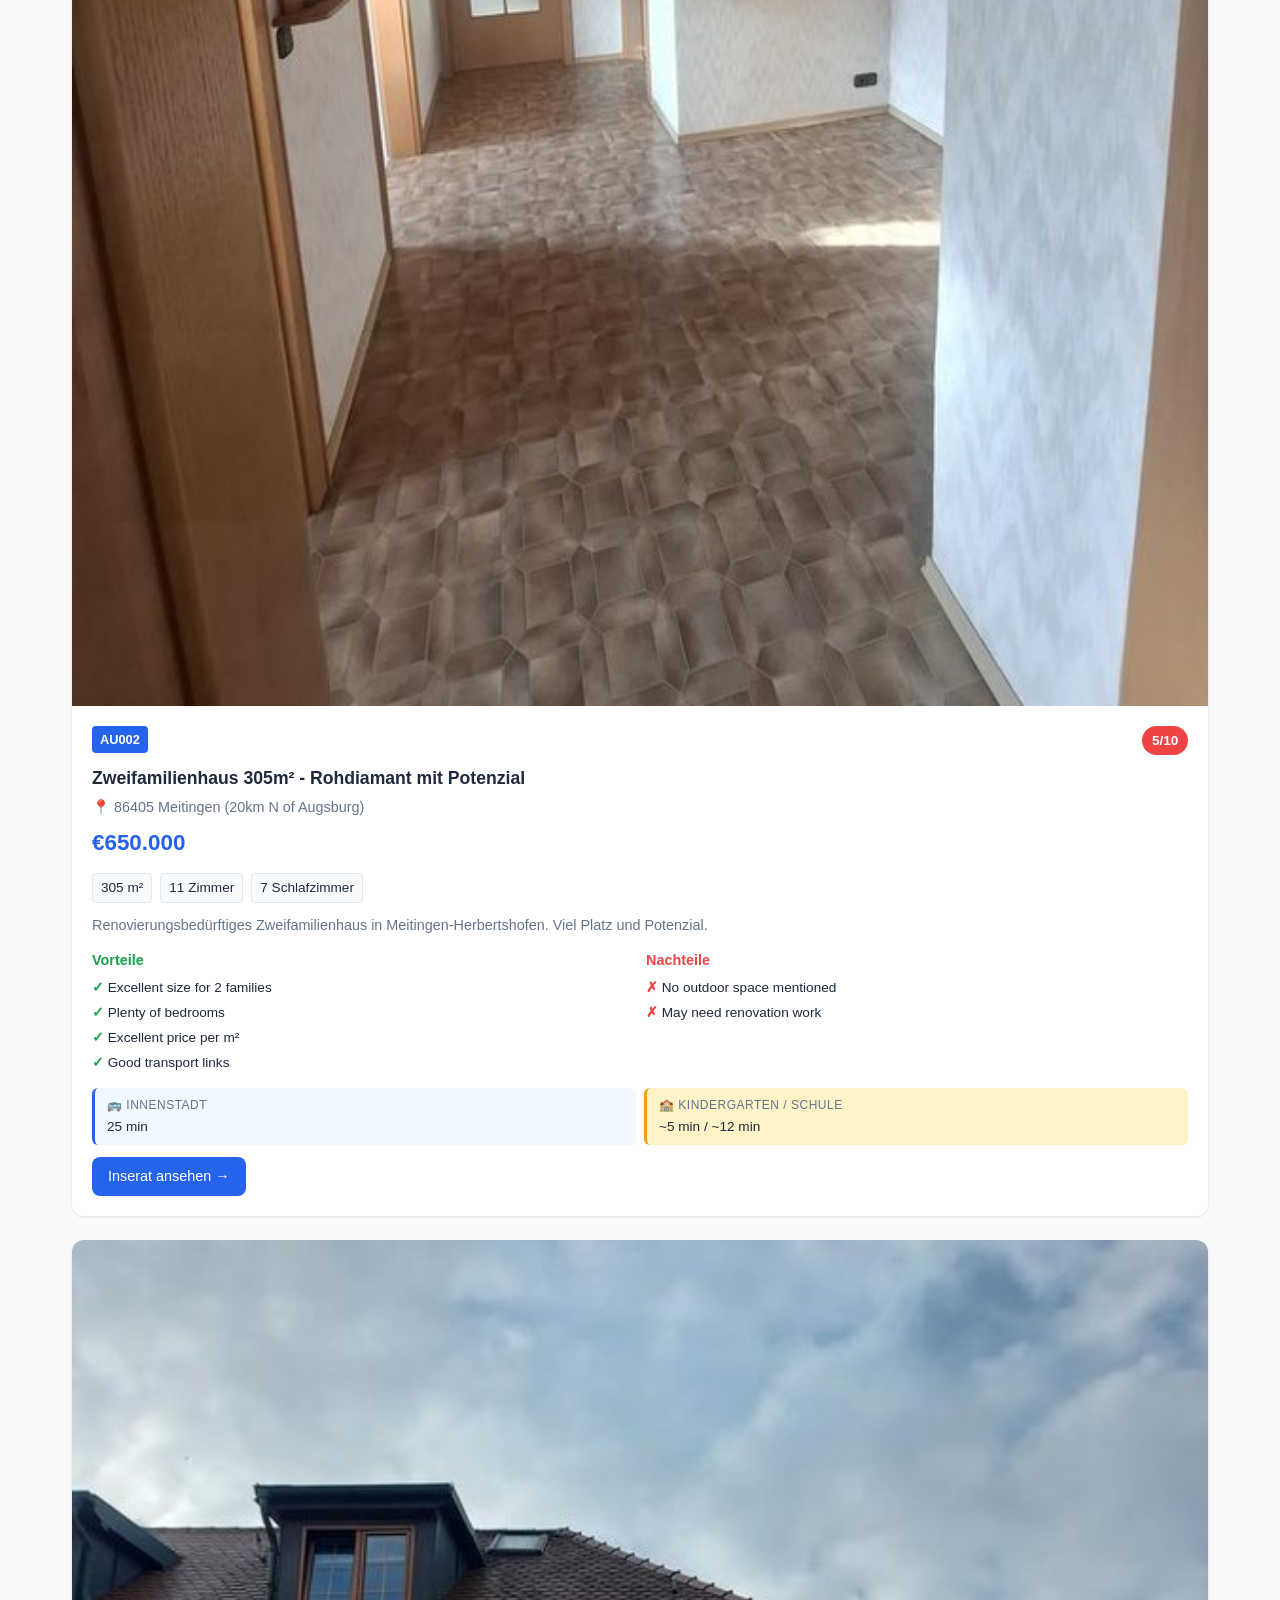
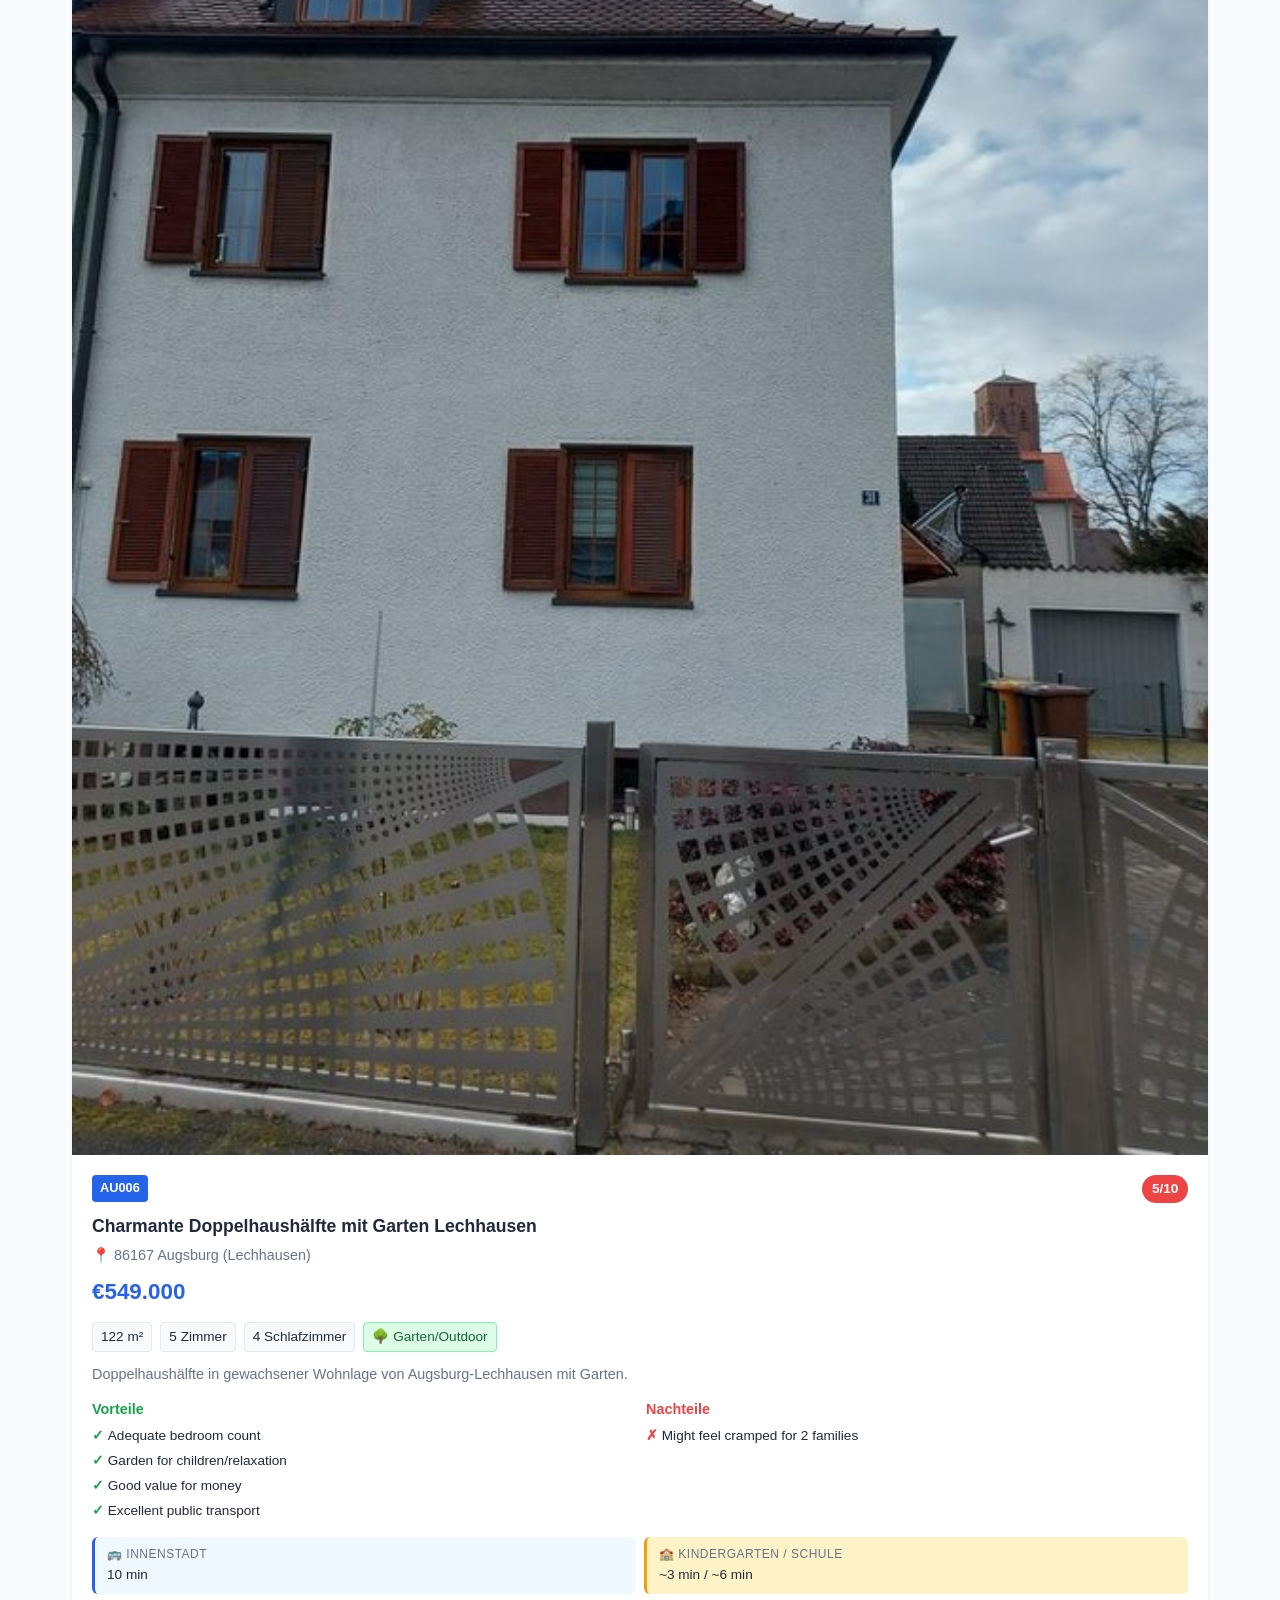
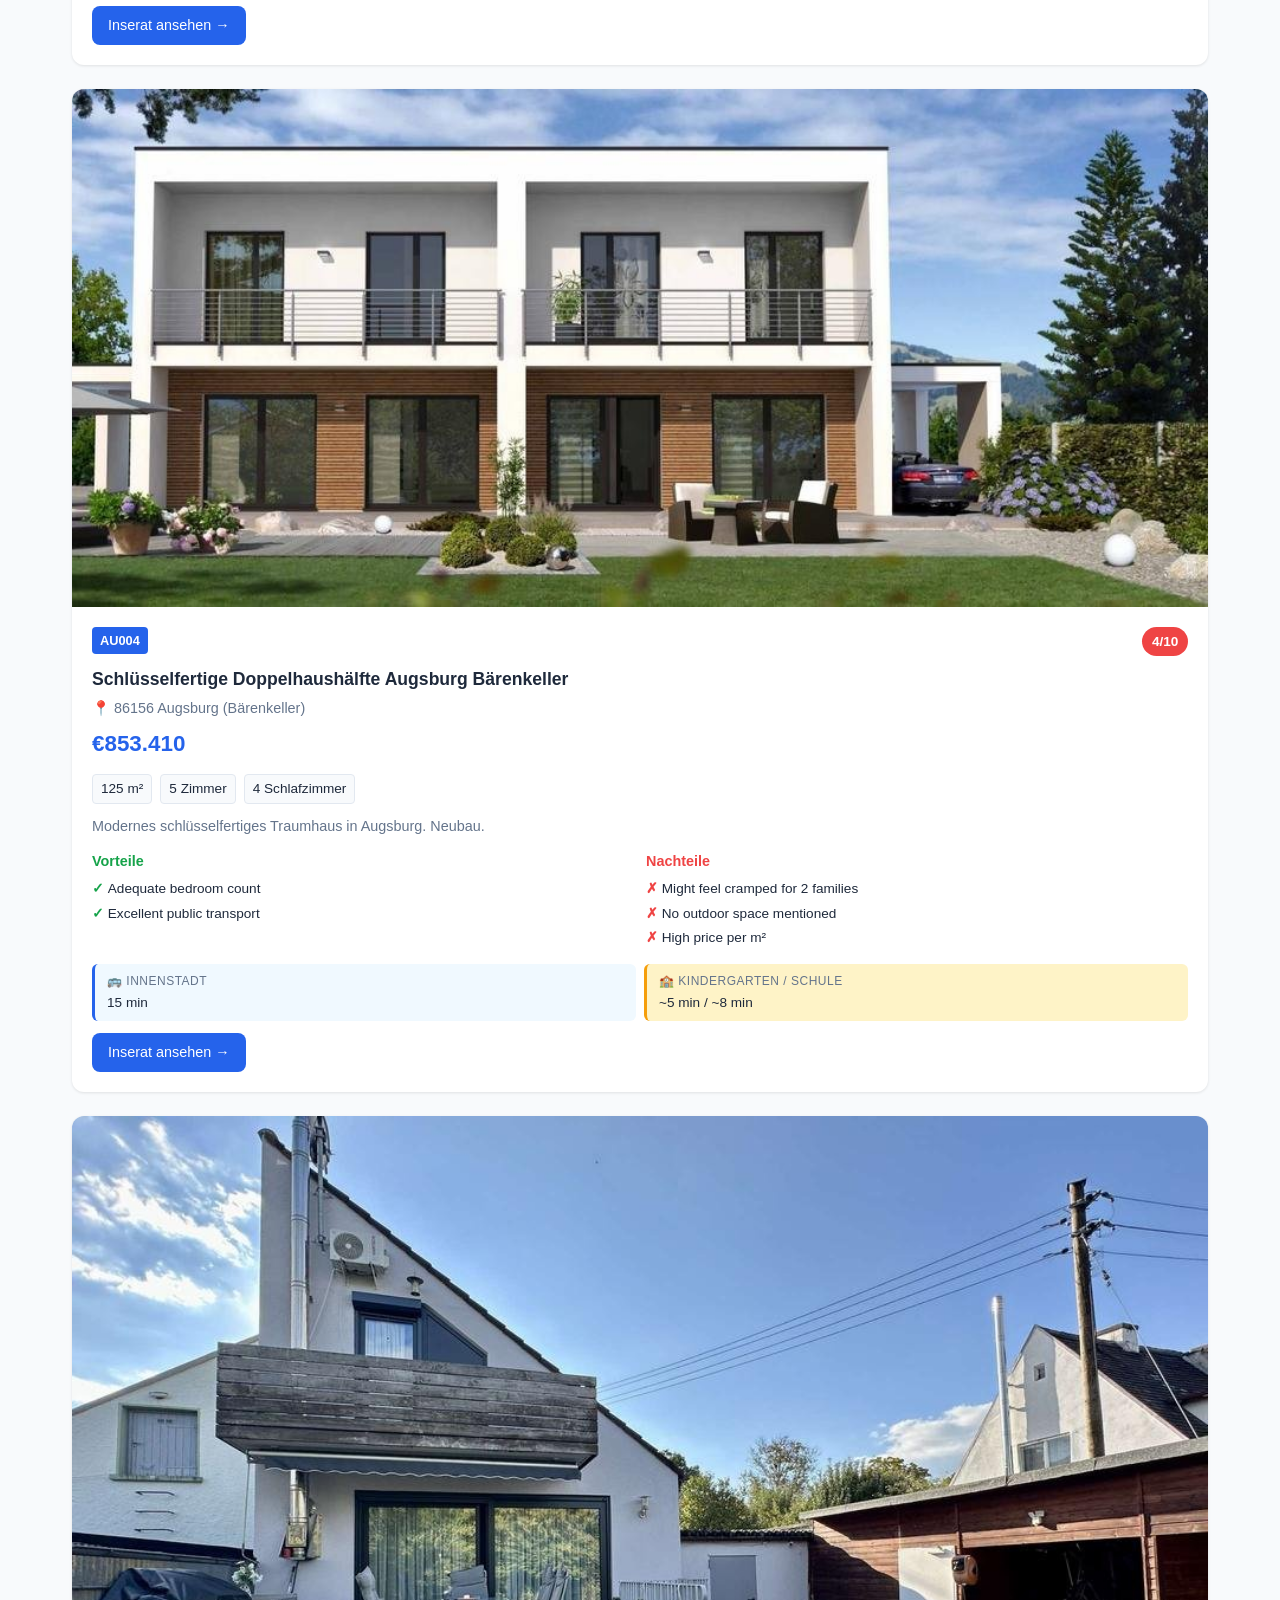
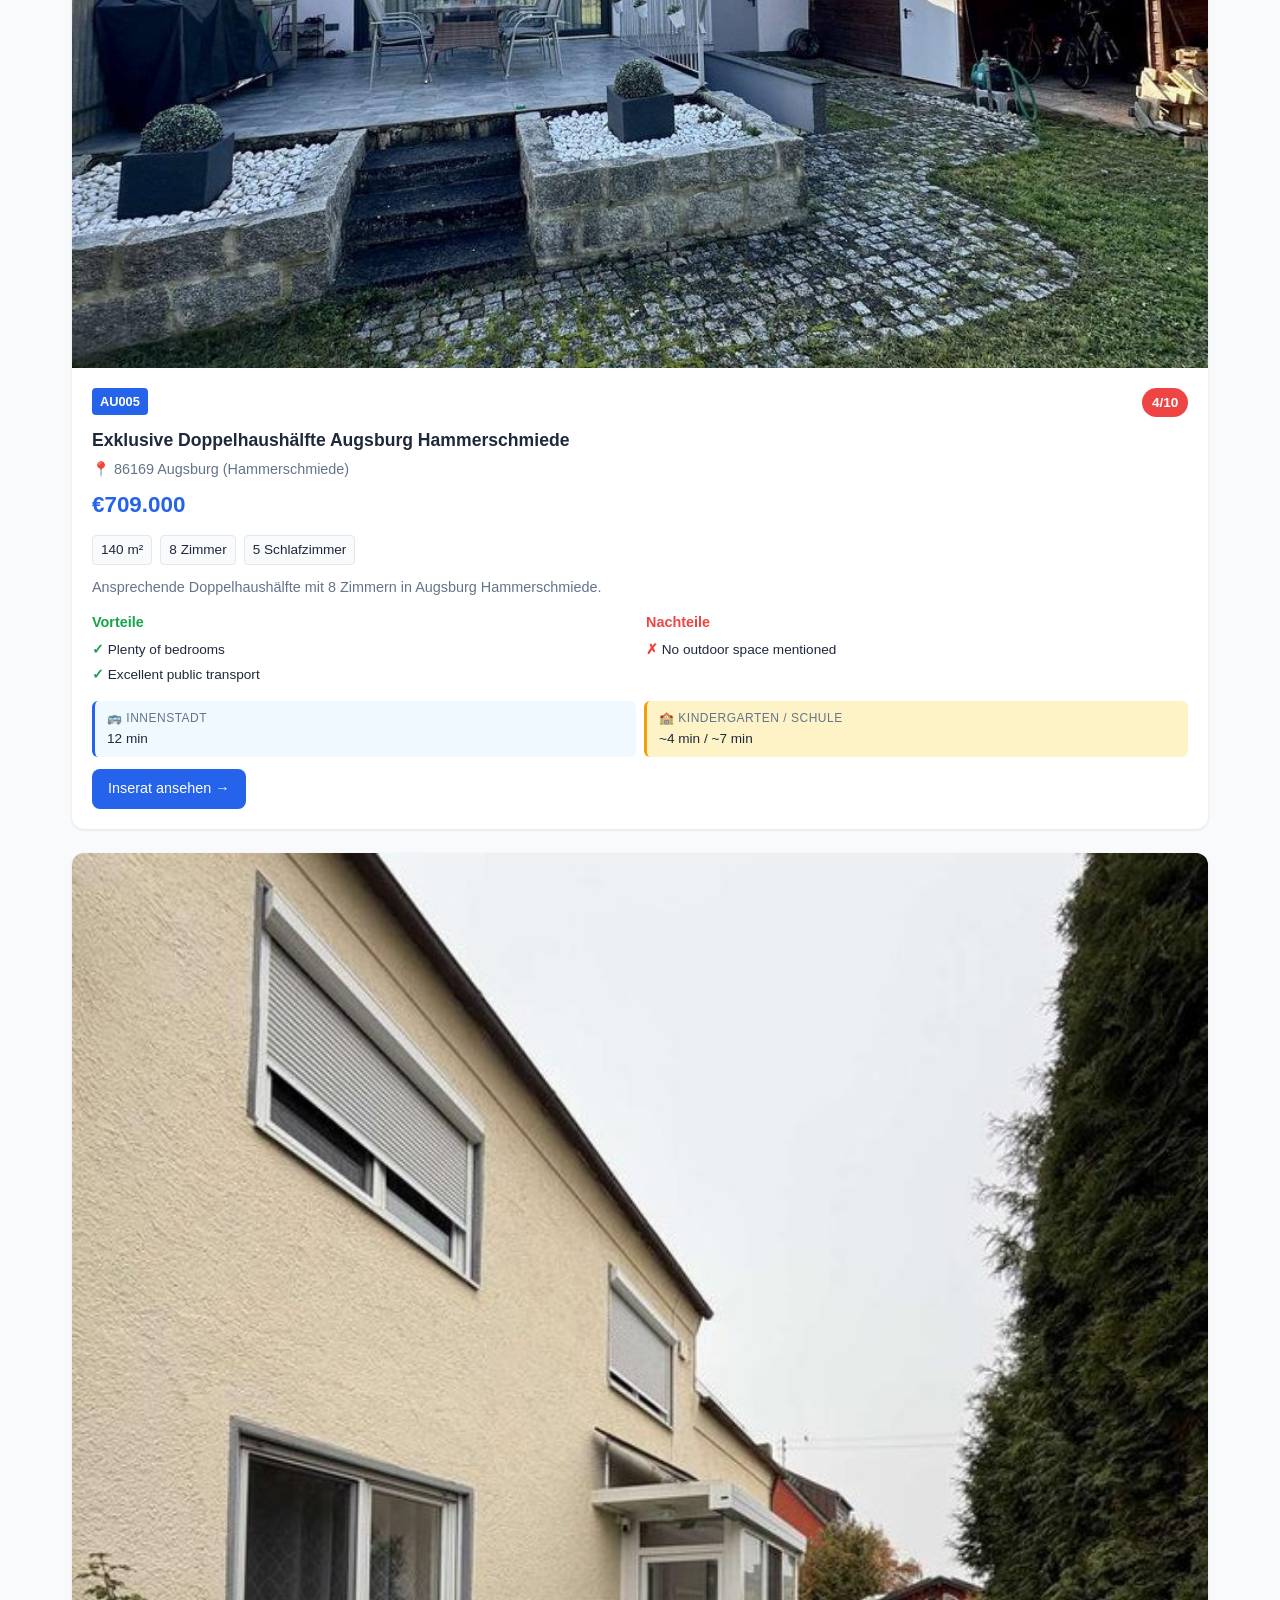
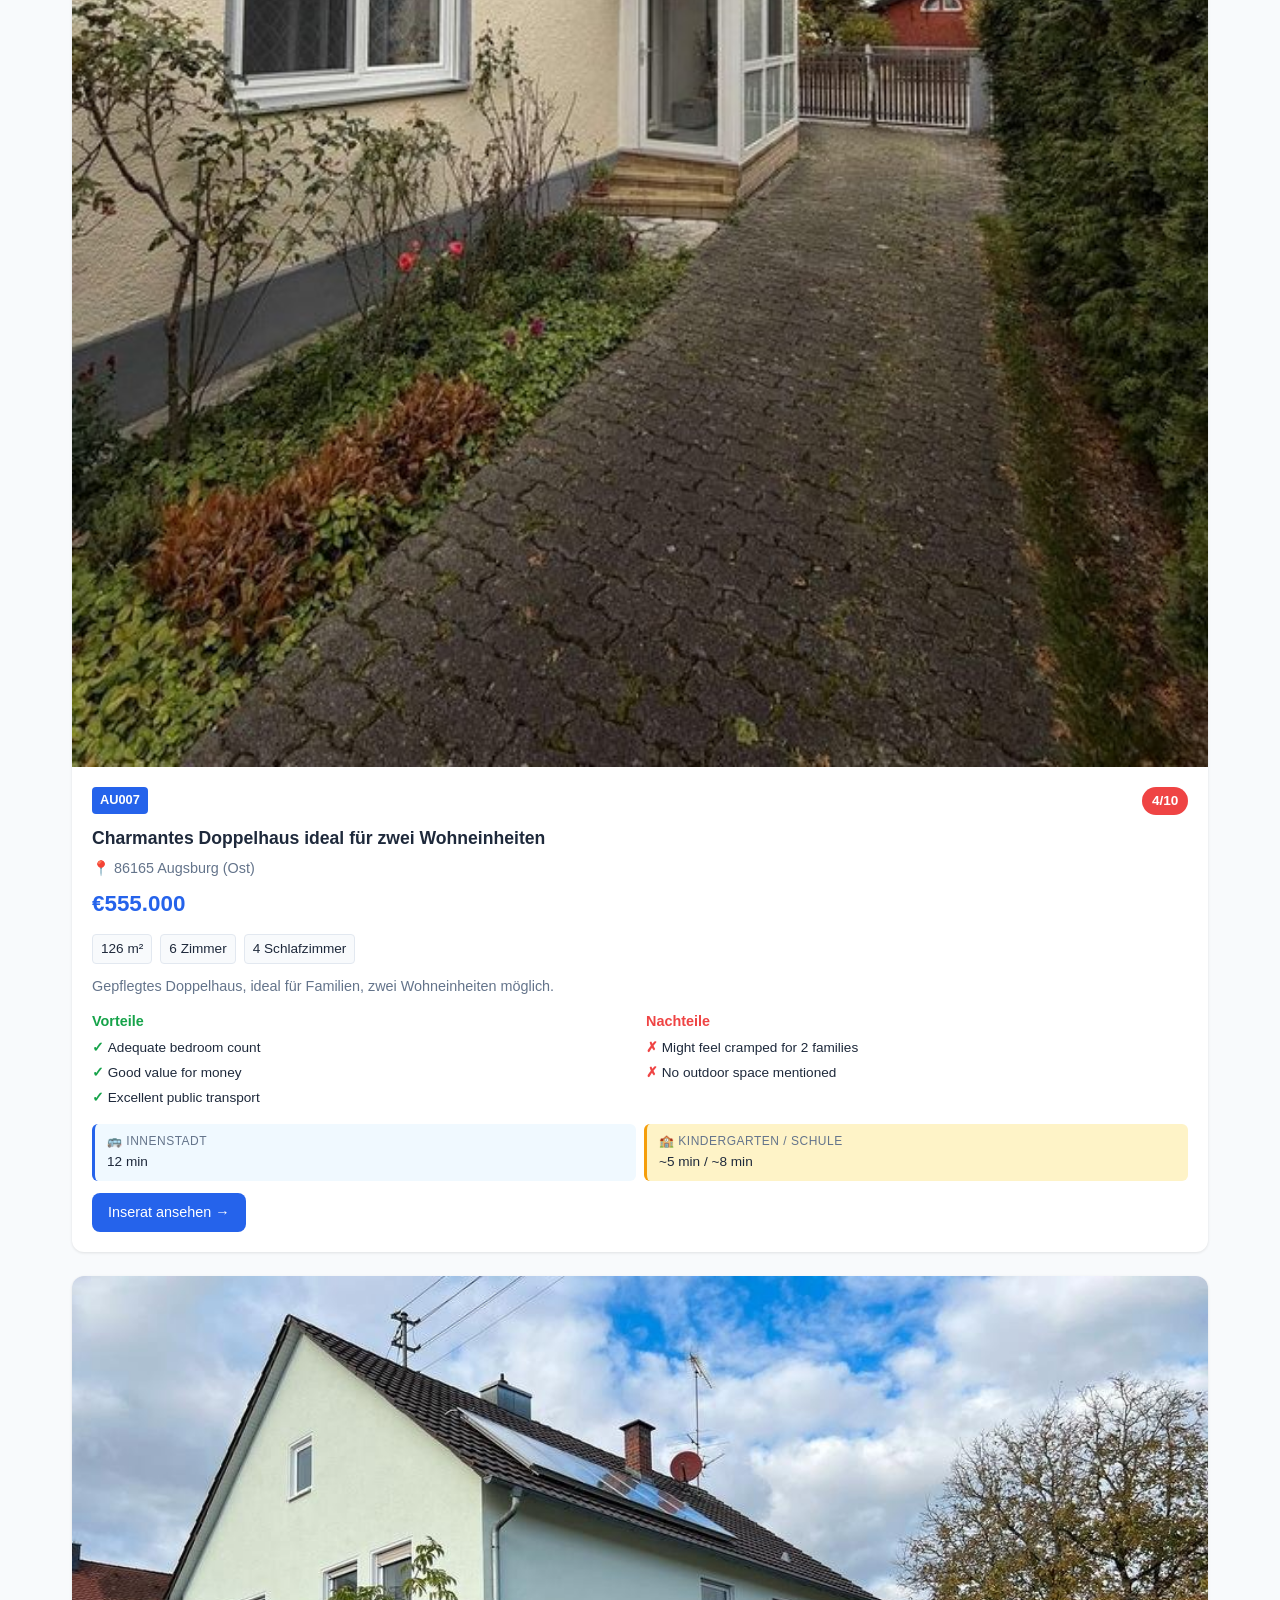
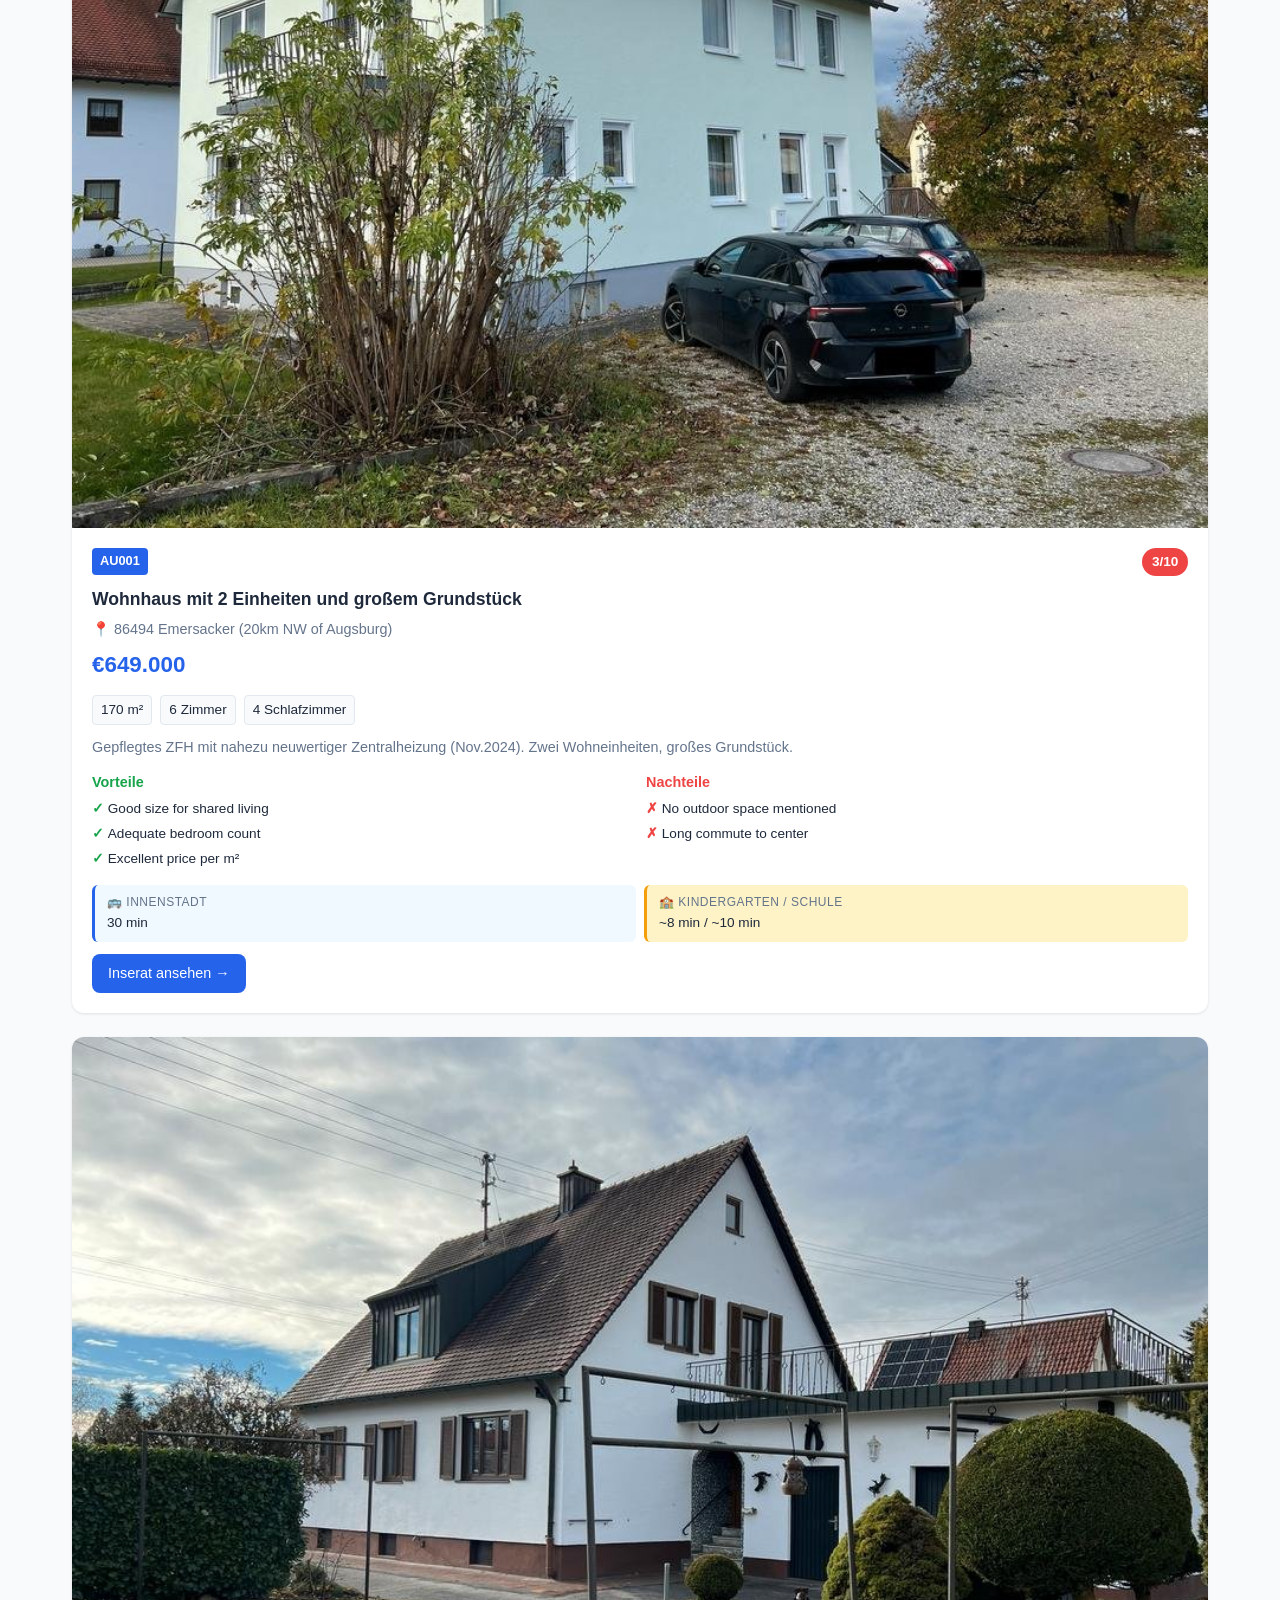
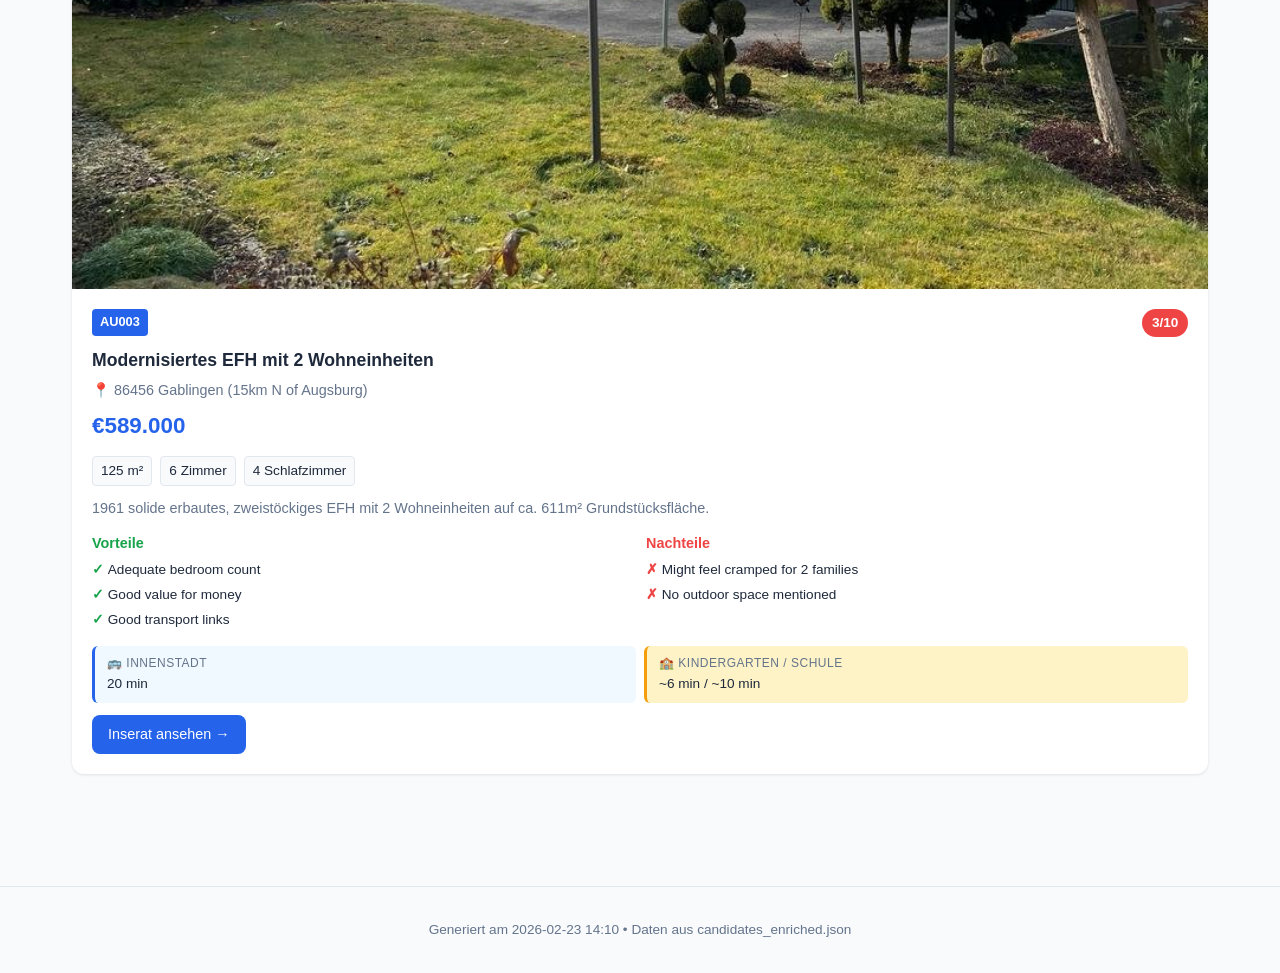
==== commit 919cd124: "fix: correct URL extraction for listing detail pages - Fixed kleinanzeigen.py, immowelt.py, immoscou" ====
--- a/docs/augsburg.html
+++ b/docs/augsburg.html
@@ -378,10 +378,48 @@
     </div>
 
     <footer class="page-footer">
-        <p>Generiert am 2026-02-23 13:09 • Daten aus candidates_enriched.json</p>
+        <p>Generiert am 2026-02-23 14:10 • Daten aus candidates_enriched.json</p>
     </footer>
     
     <script src="js/filters.js"></script>
     <script src="js/gallery.js"></script>
+    
+    <script>
+    // Description toggle functionality
+    function toggleDescription(listingId) {
+        const shortDesc = document.getElementById(`desc-short-${listingId}`);
+        const fullDesc = document.getElementById(`desc-full-${listingId}`);
+        
+        if (shortDesc.style.display !== 'none') {
+            shortDesc.style.display = 'none';
+            fullDesc.style.display = 'block';
+        } else {
+            shortDesc.style.display = 'block';
+            fullDesc.style.display = 'none';
+        }
+    }
+    </script>
+    
+    <style>
+    .read-more-btn {
+        background: none;
+        border: none;
+        color: #0066cc;
+        cursor: pointer;
+        font-size: inherit;
+        text-decoration: underline;
+        margin-left: 5px;
+        padding: 0;
+    }
+    
+    .read-more-btn:hover {
+        color: #004499;
+    }
+    
+    .candidate-description-container {
+        margin-bottom: 10px;
+    }
+    </style>
+    
 </body>
 </html>
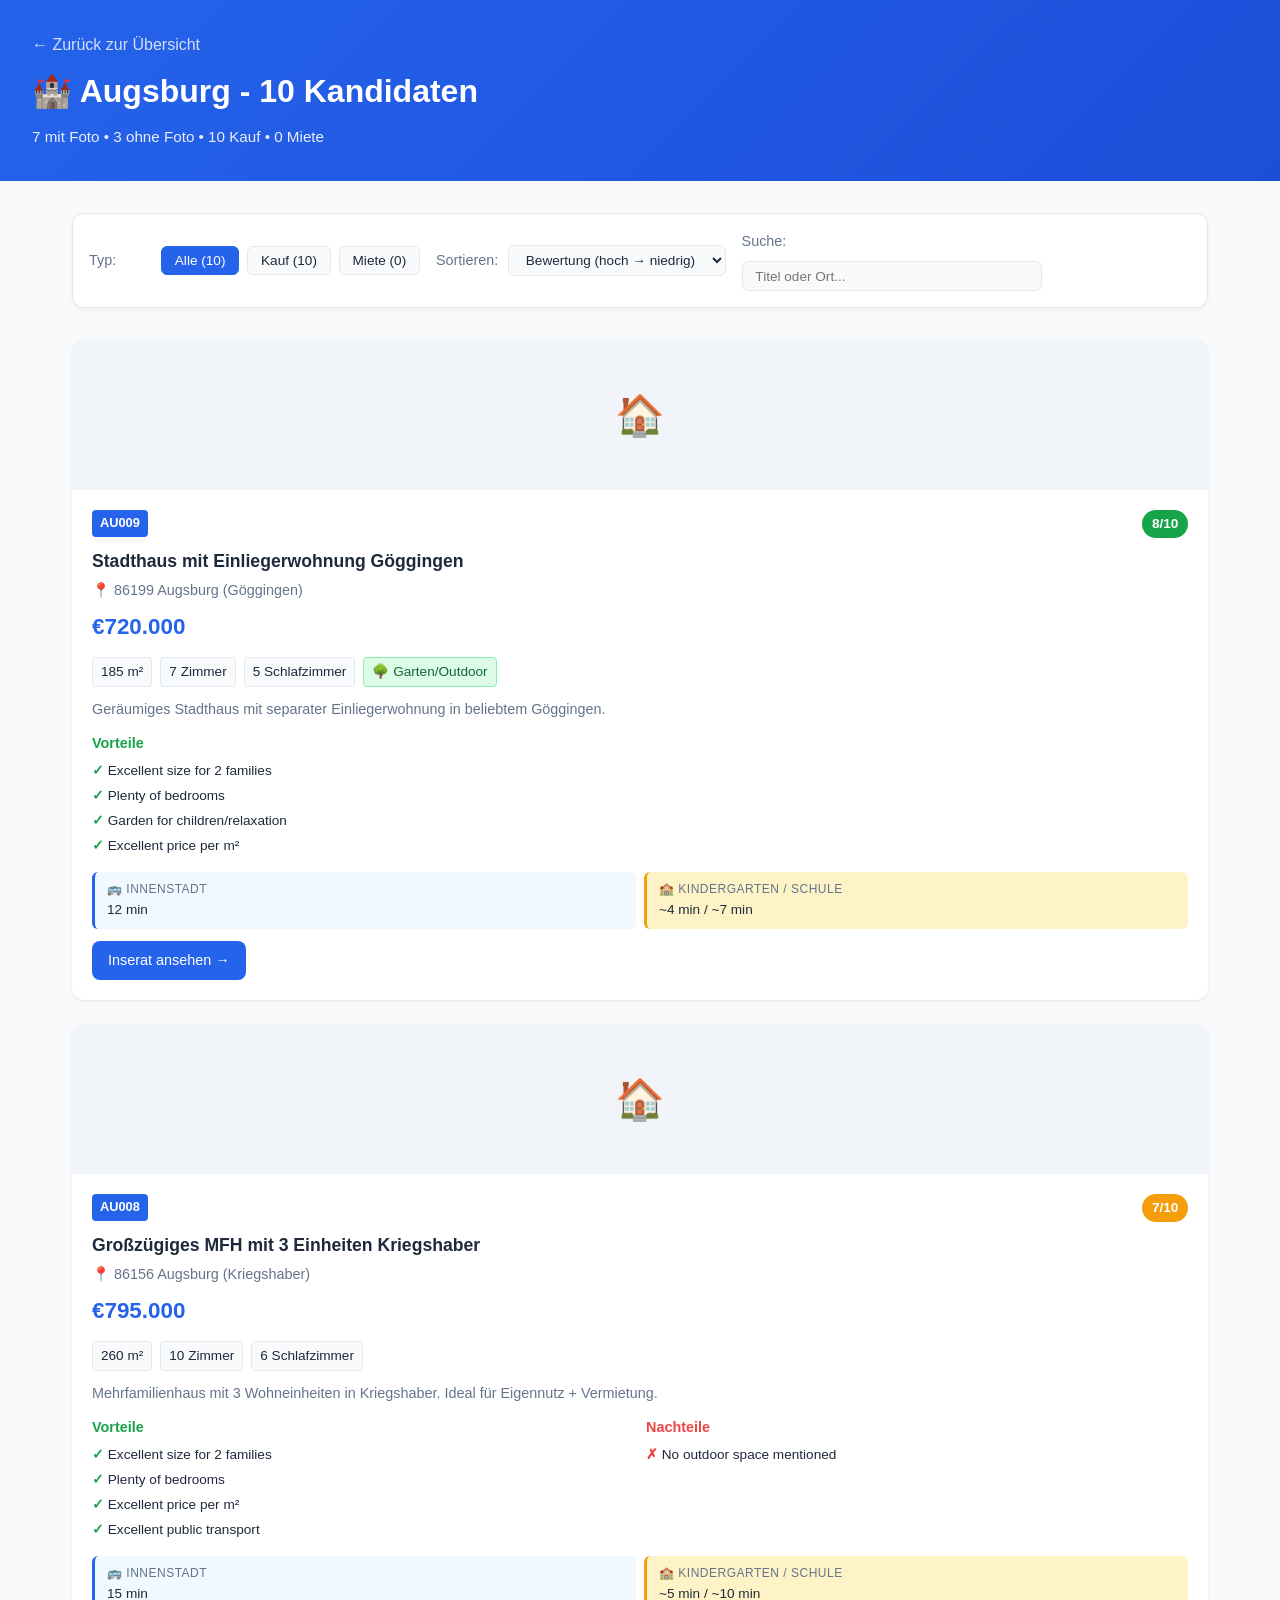
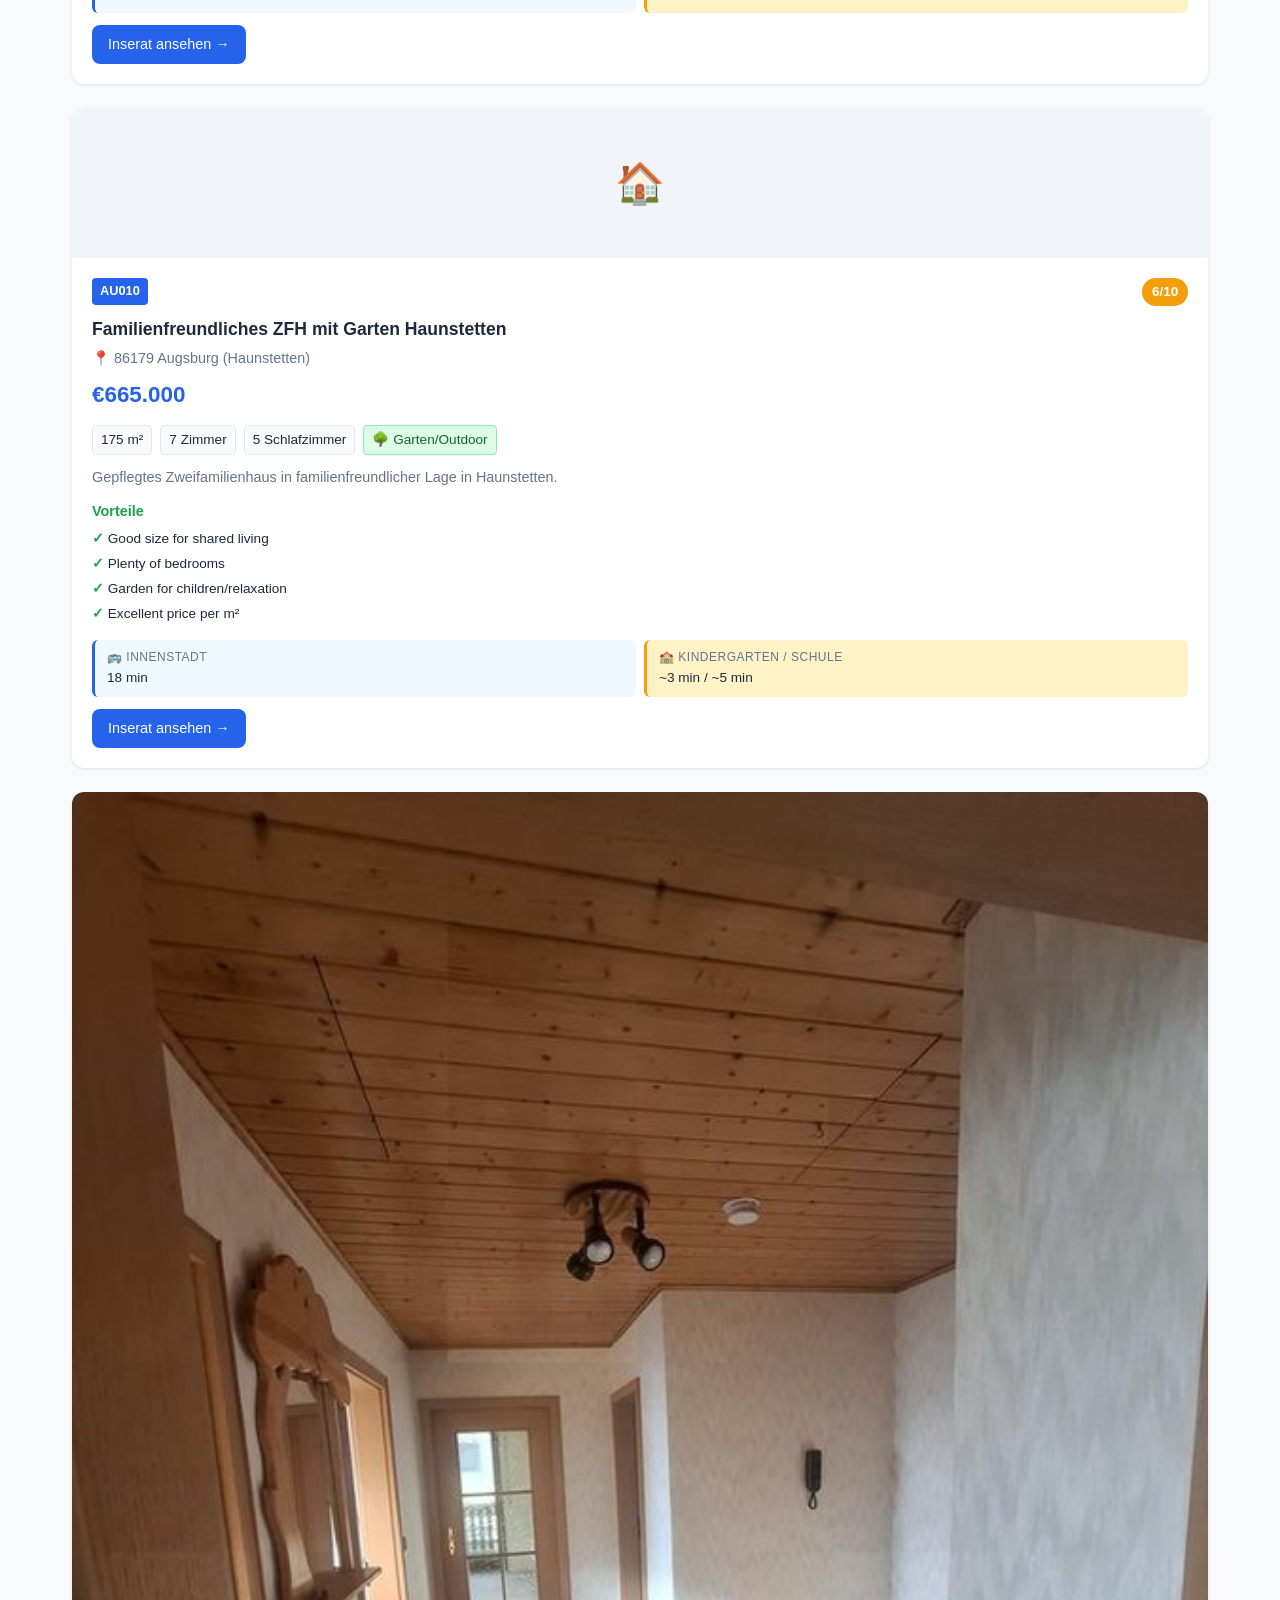
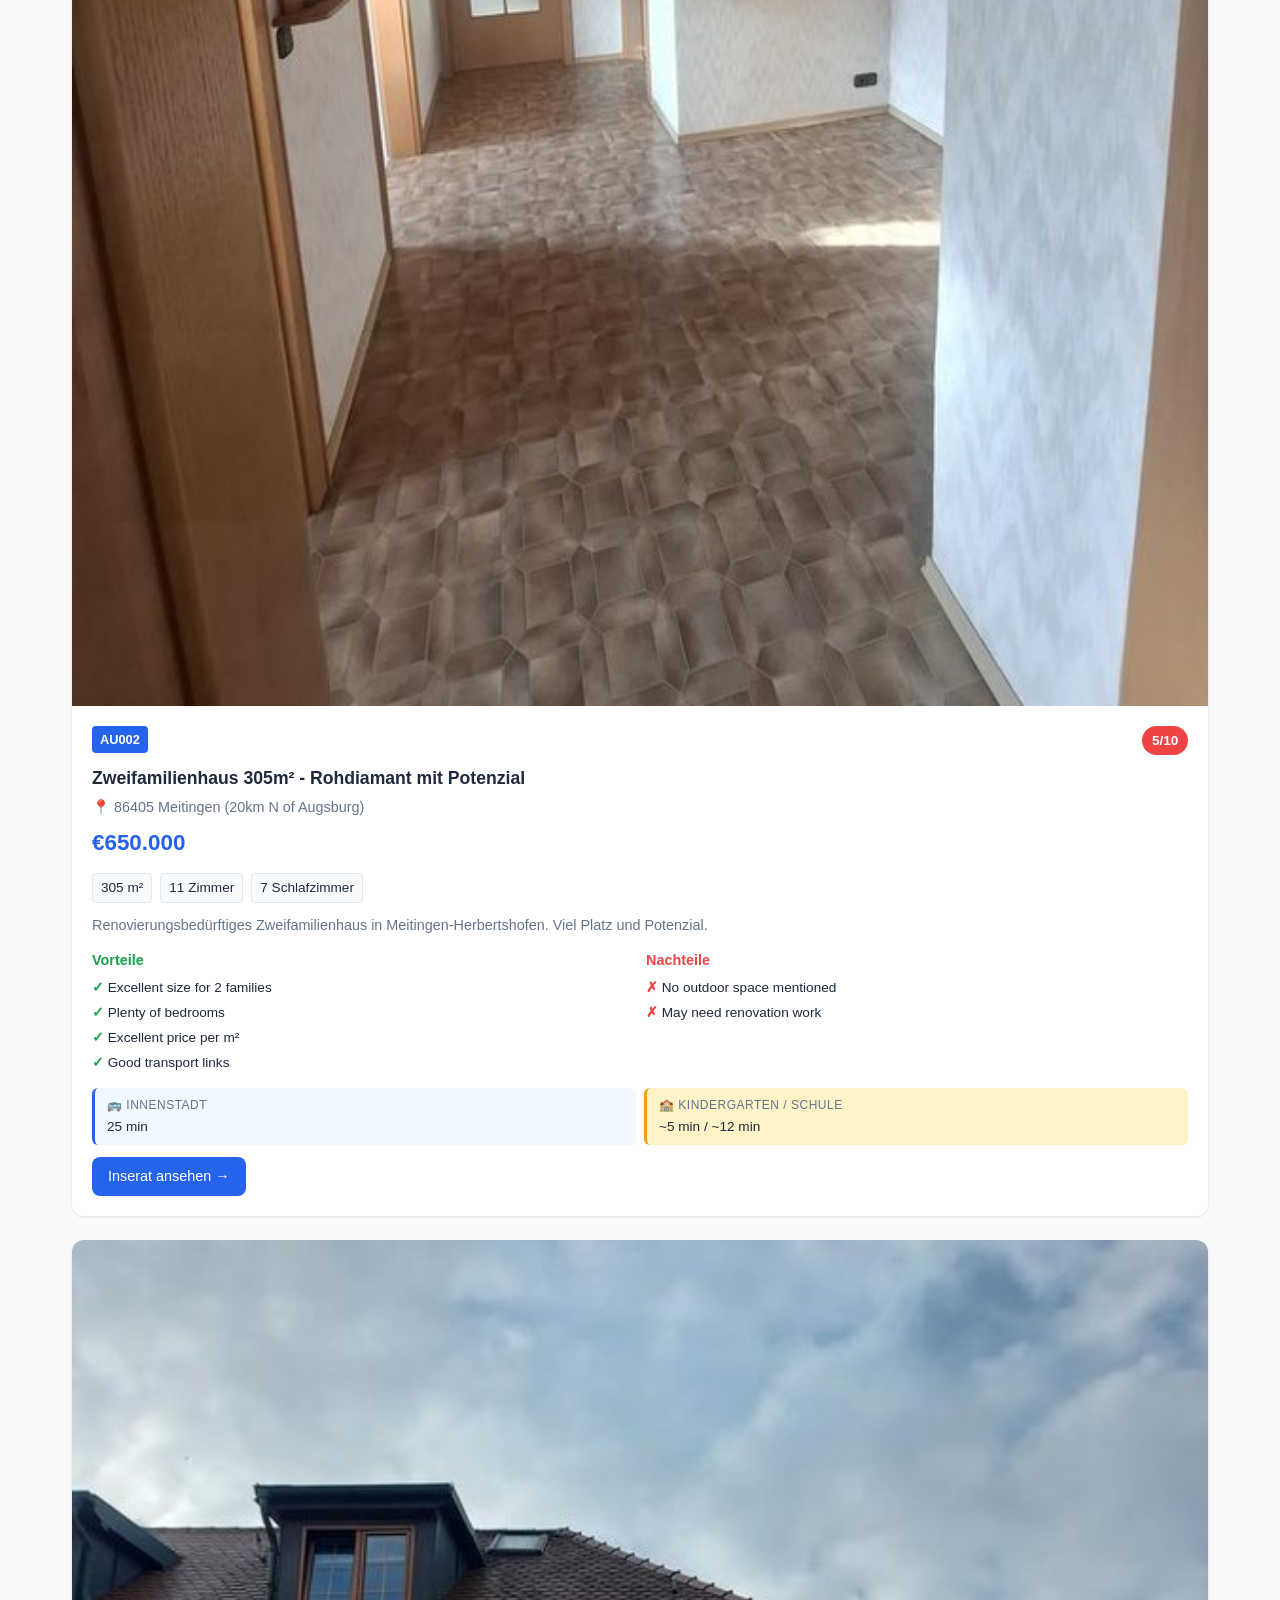
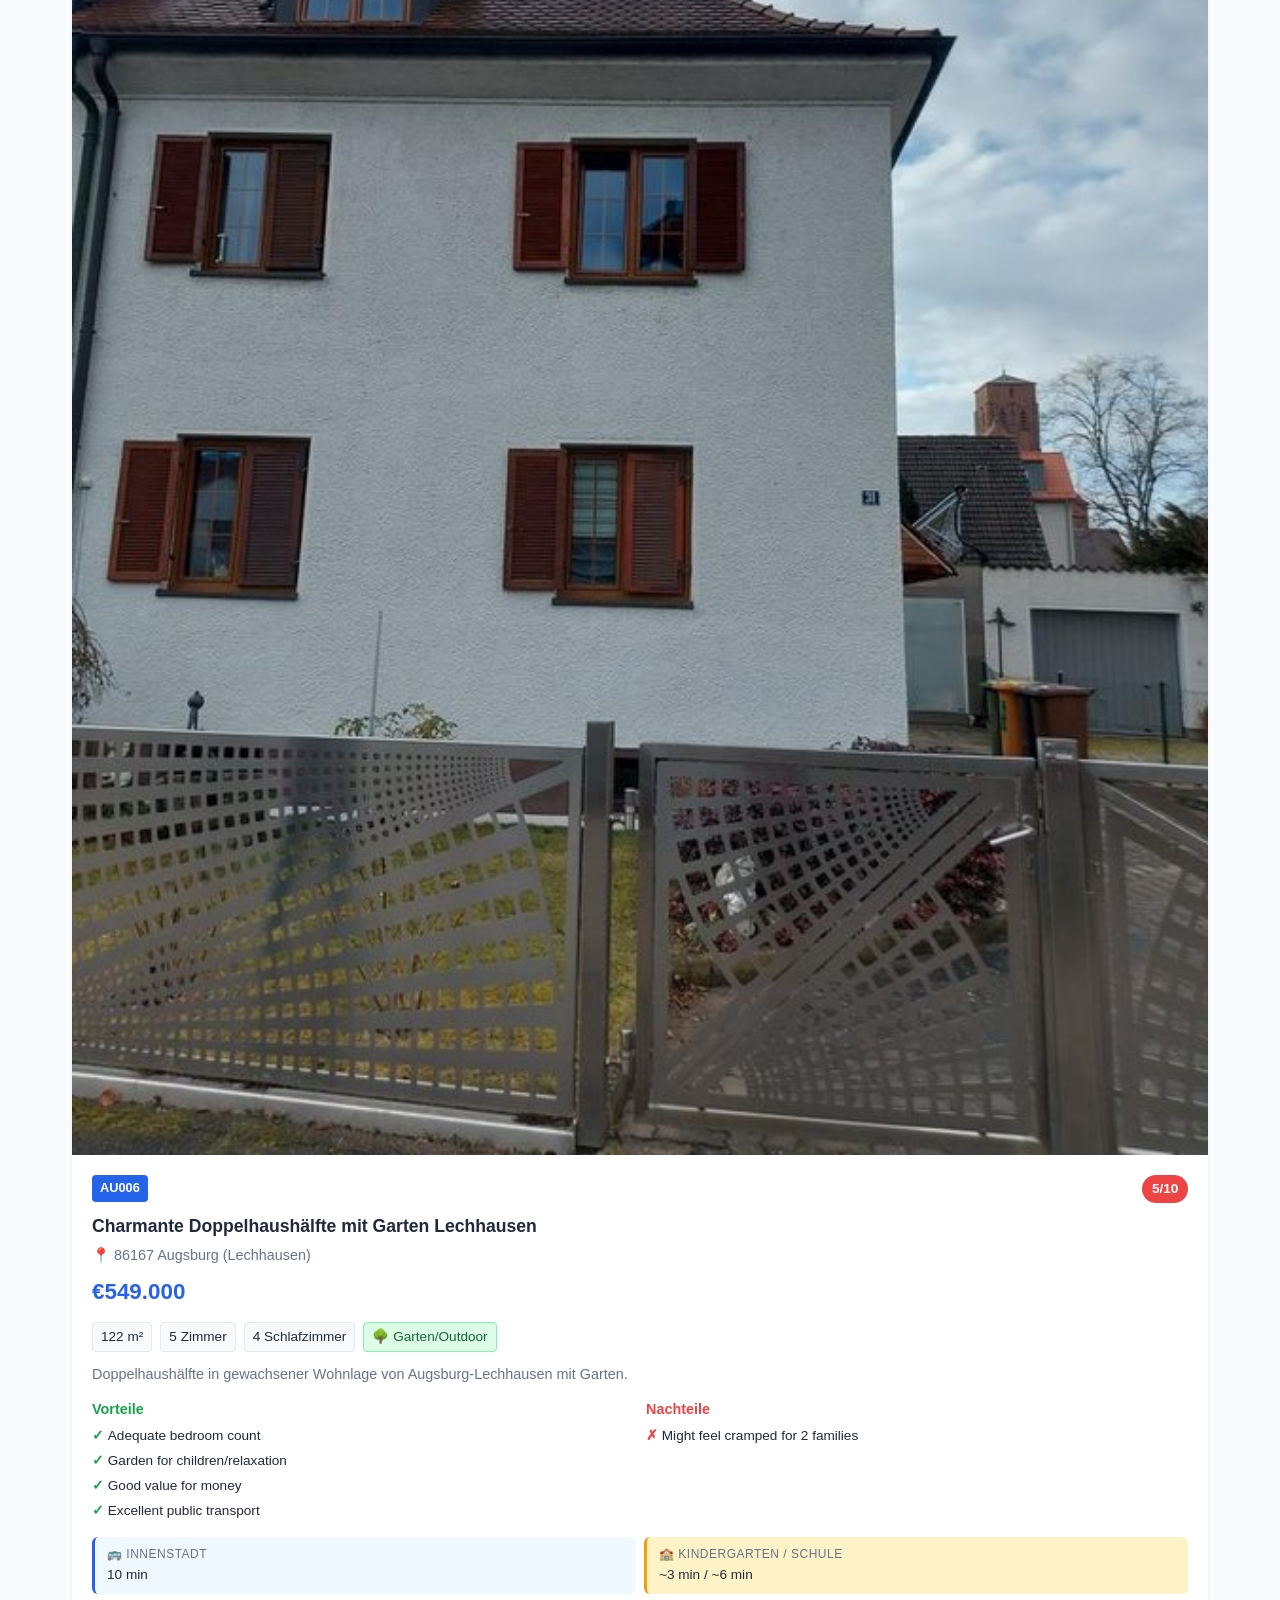
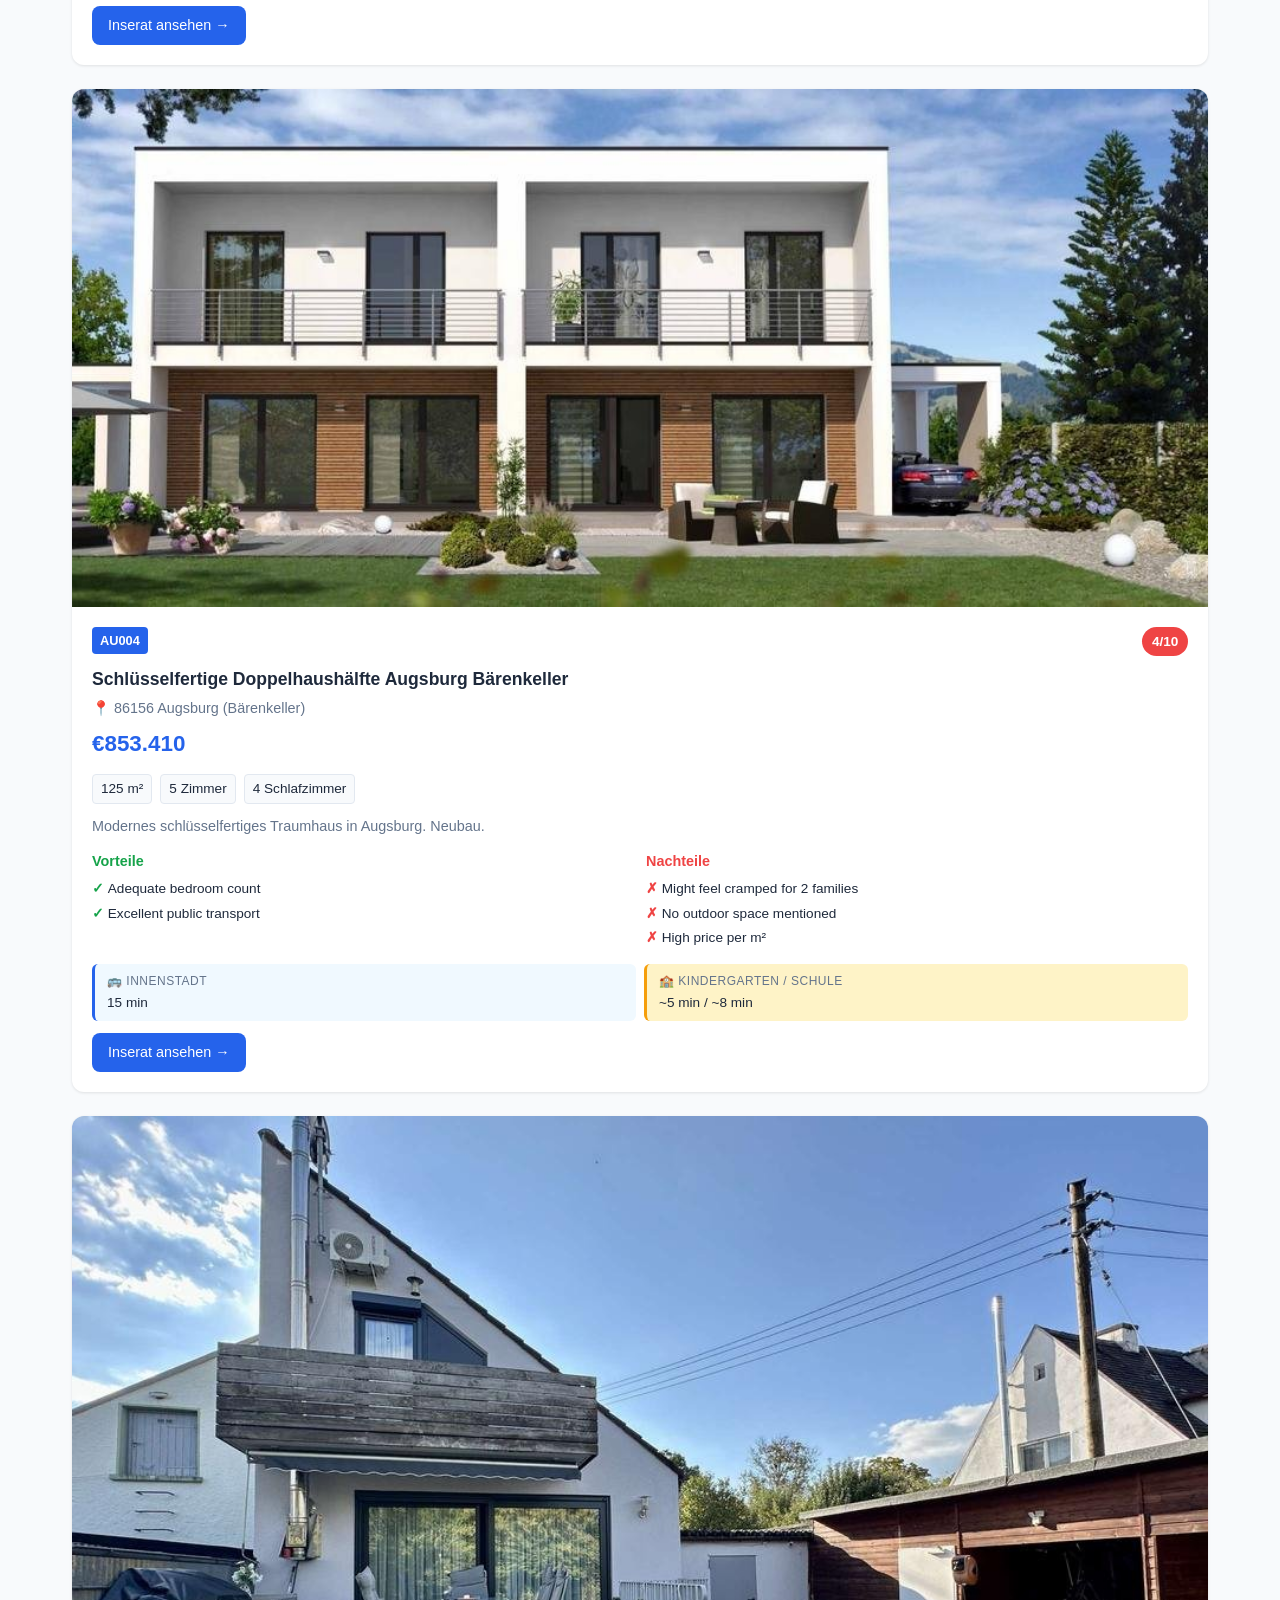
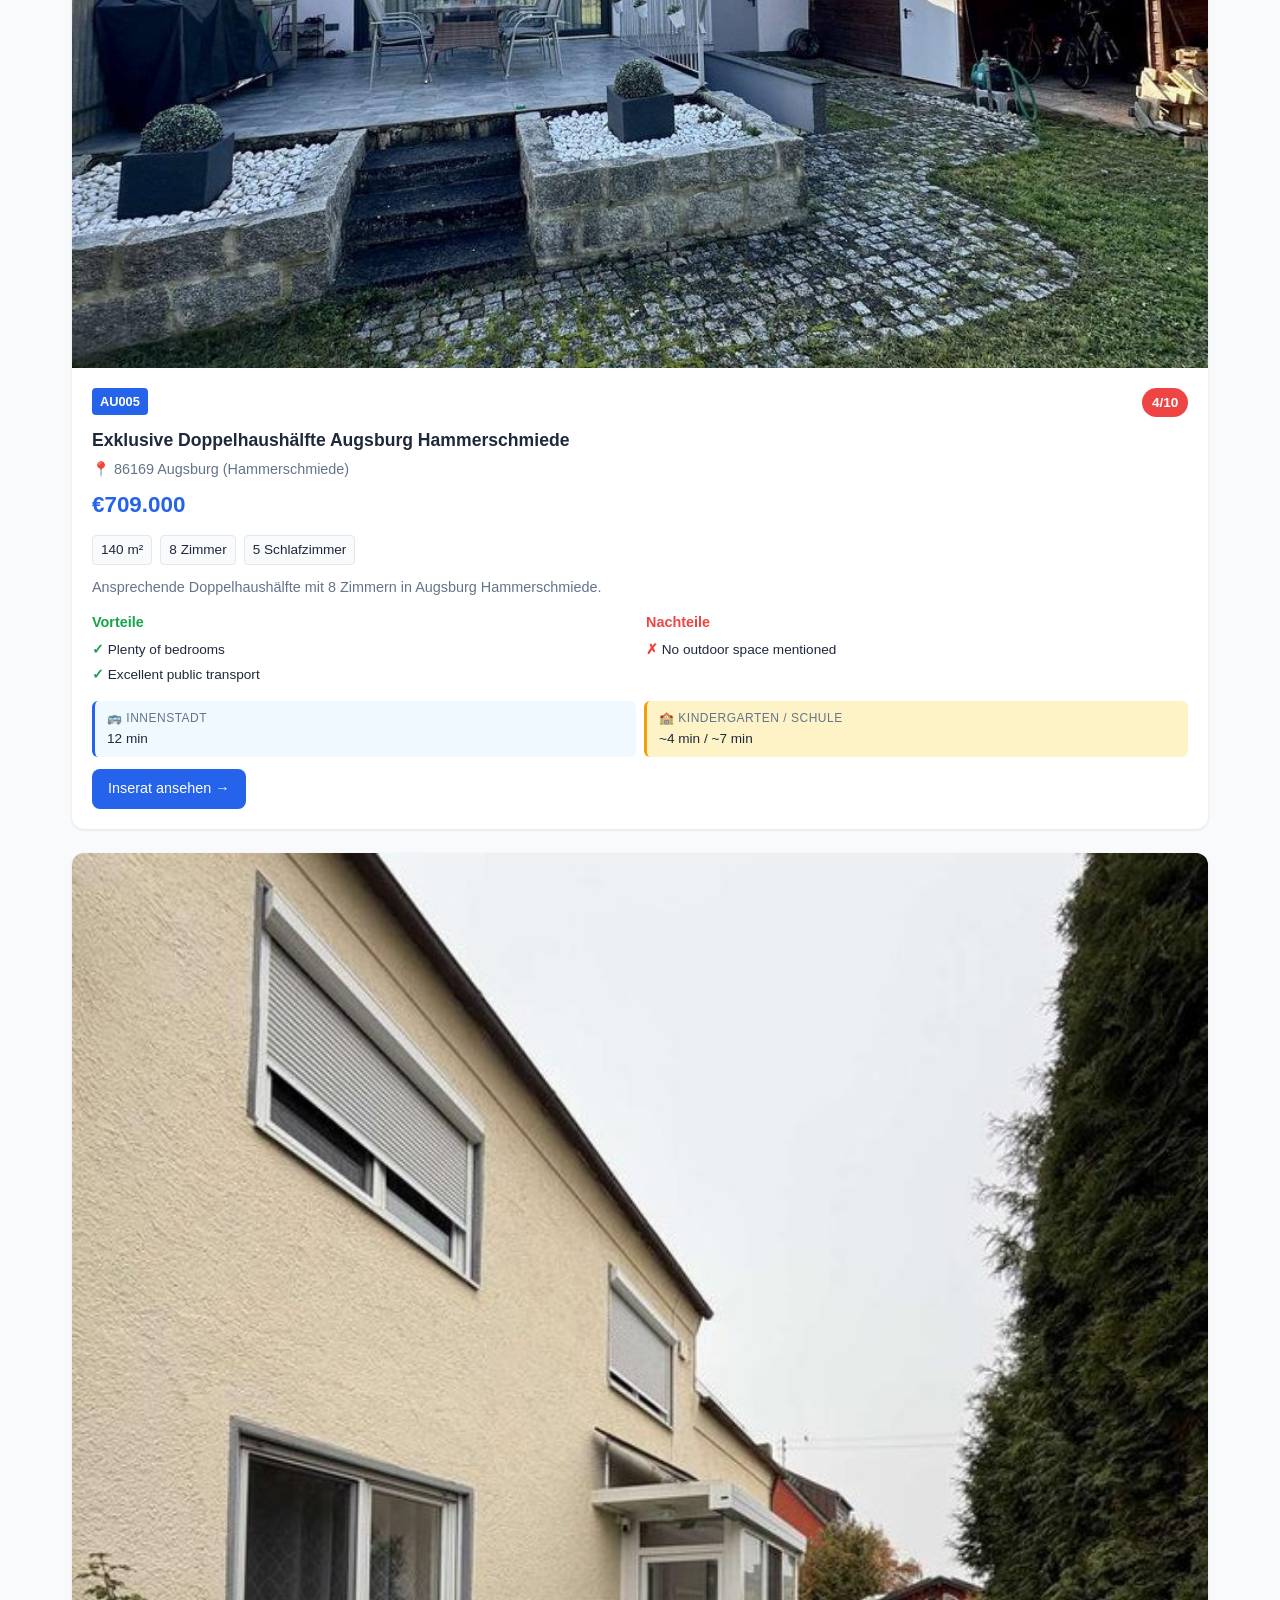
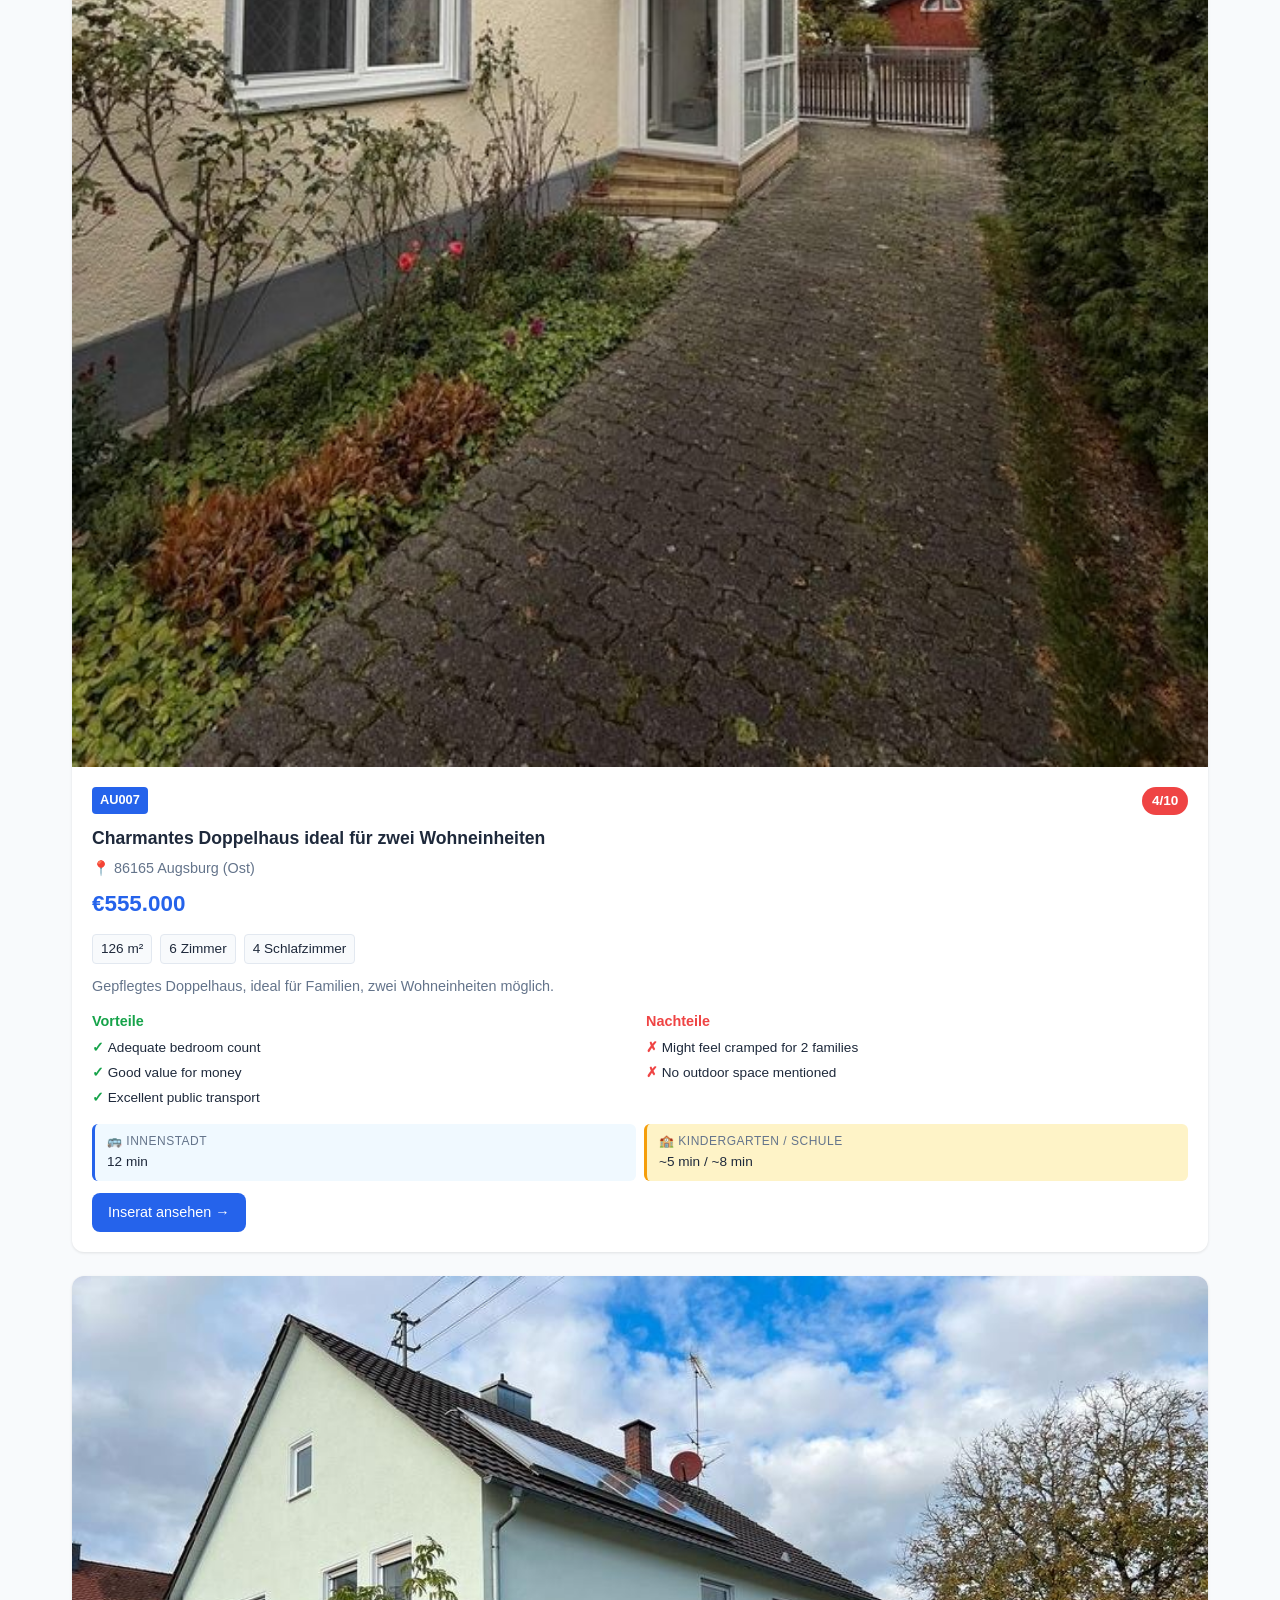
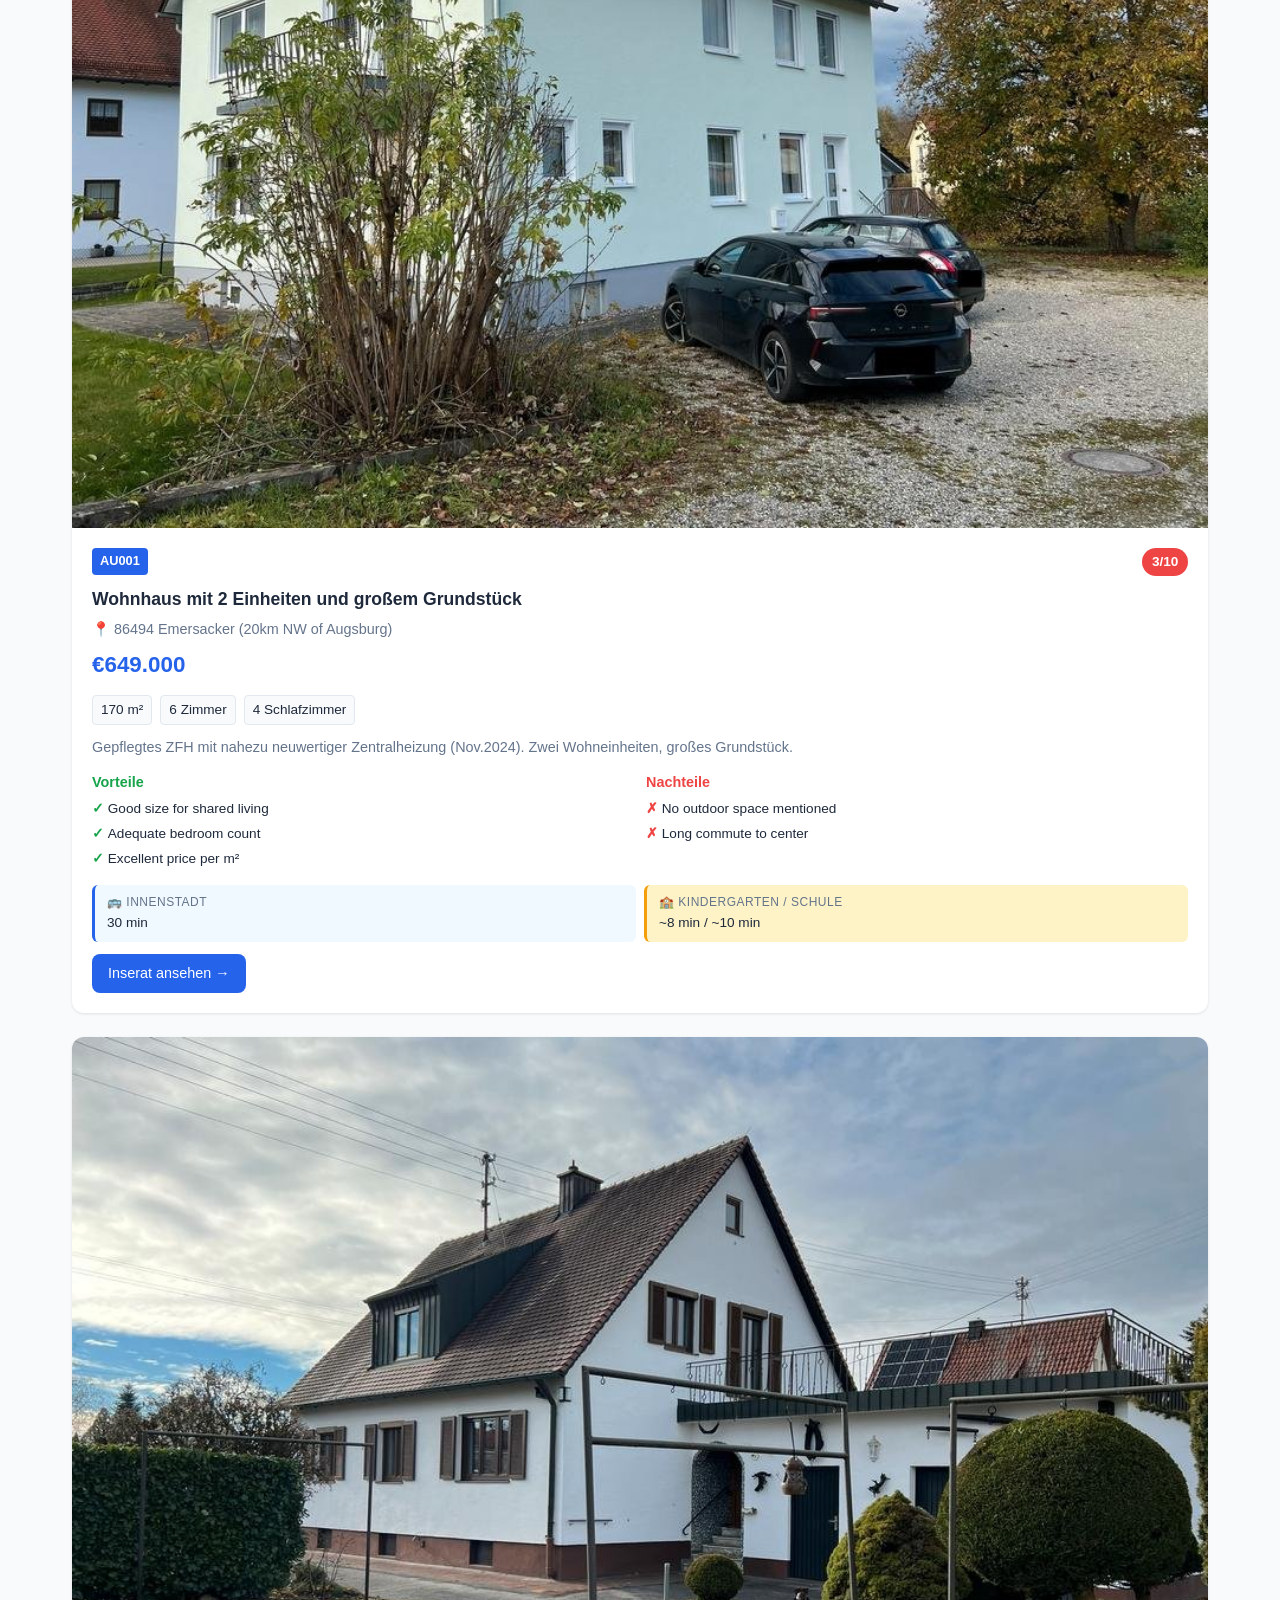
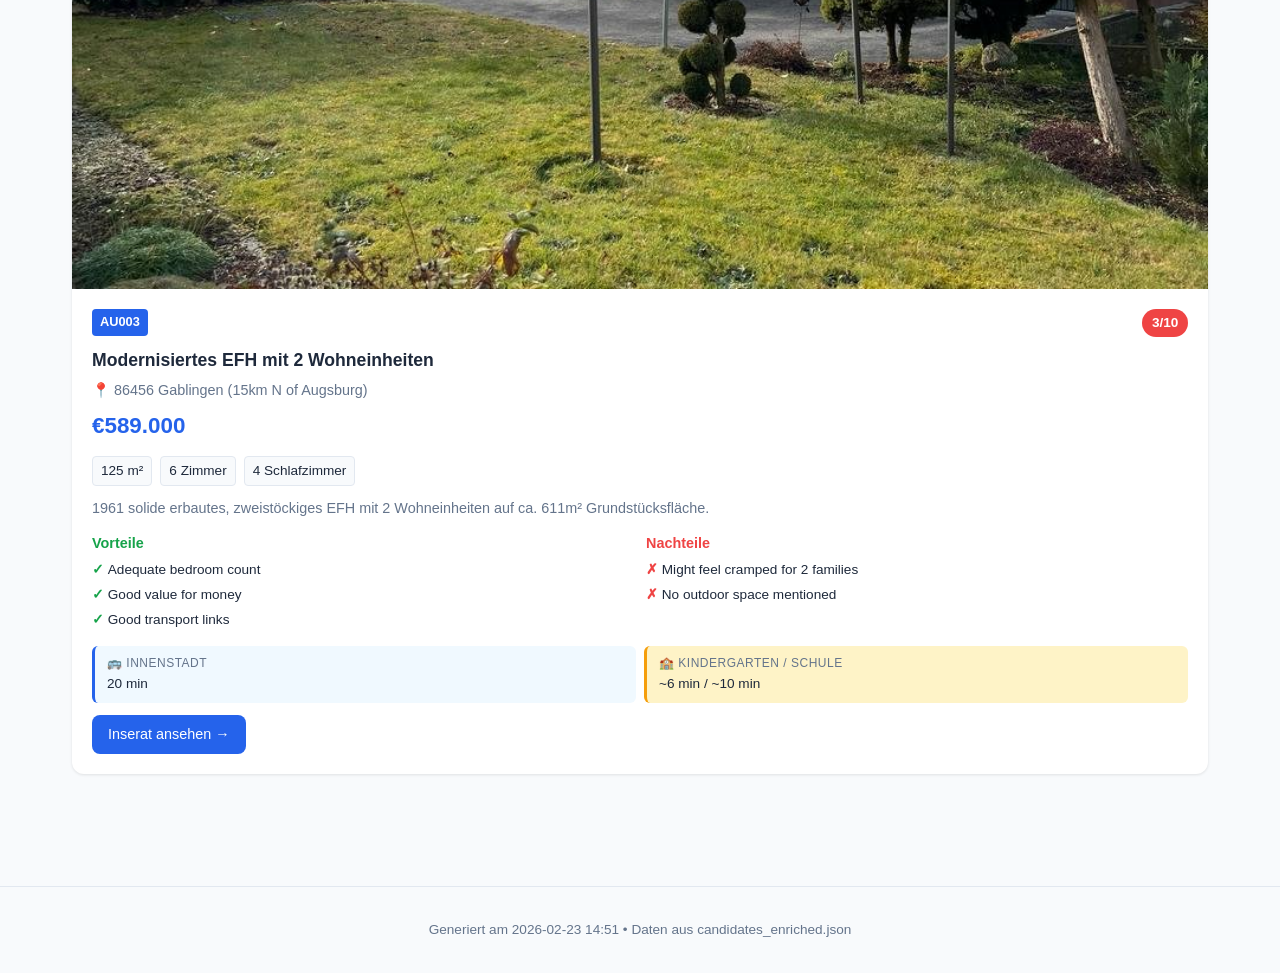
==== commit d4f1d031: "fix: URL extraction, expand to 30 listings/city, longer descriptions - Fixed URL extraction in sourc" ====
--- a/docs/augsburg.html
+++ b/docs/augsburg.html
@@ -378,7 +378,7 @@
     </div>
 
     <footer class="page-footer">
-        <p>Generiert am 2026-02-23 14:10 • Daten aus candidates_enriched.json</p>
+        <p>Generiert am 2026-02-23 14:51 • Daten aus candidates_enriched.json</p>
     </footer>
     
     <script src="js/filters.js"></script>
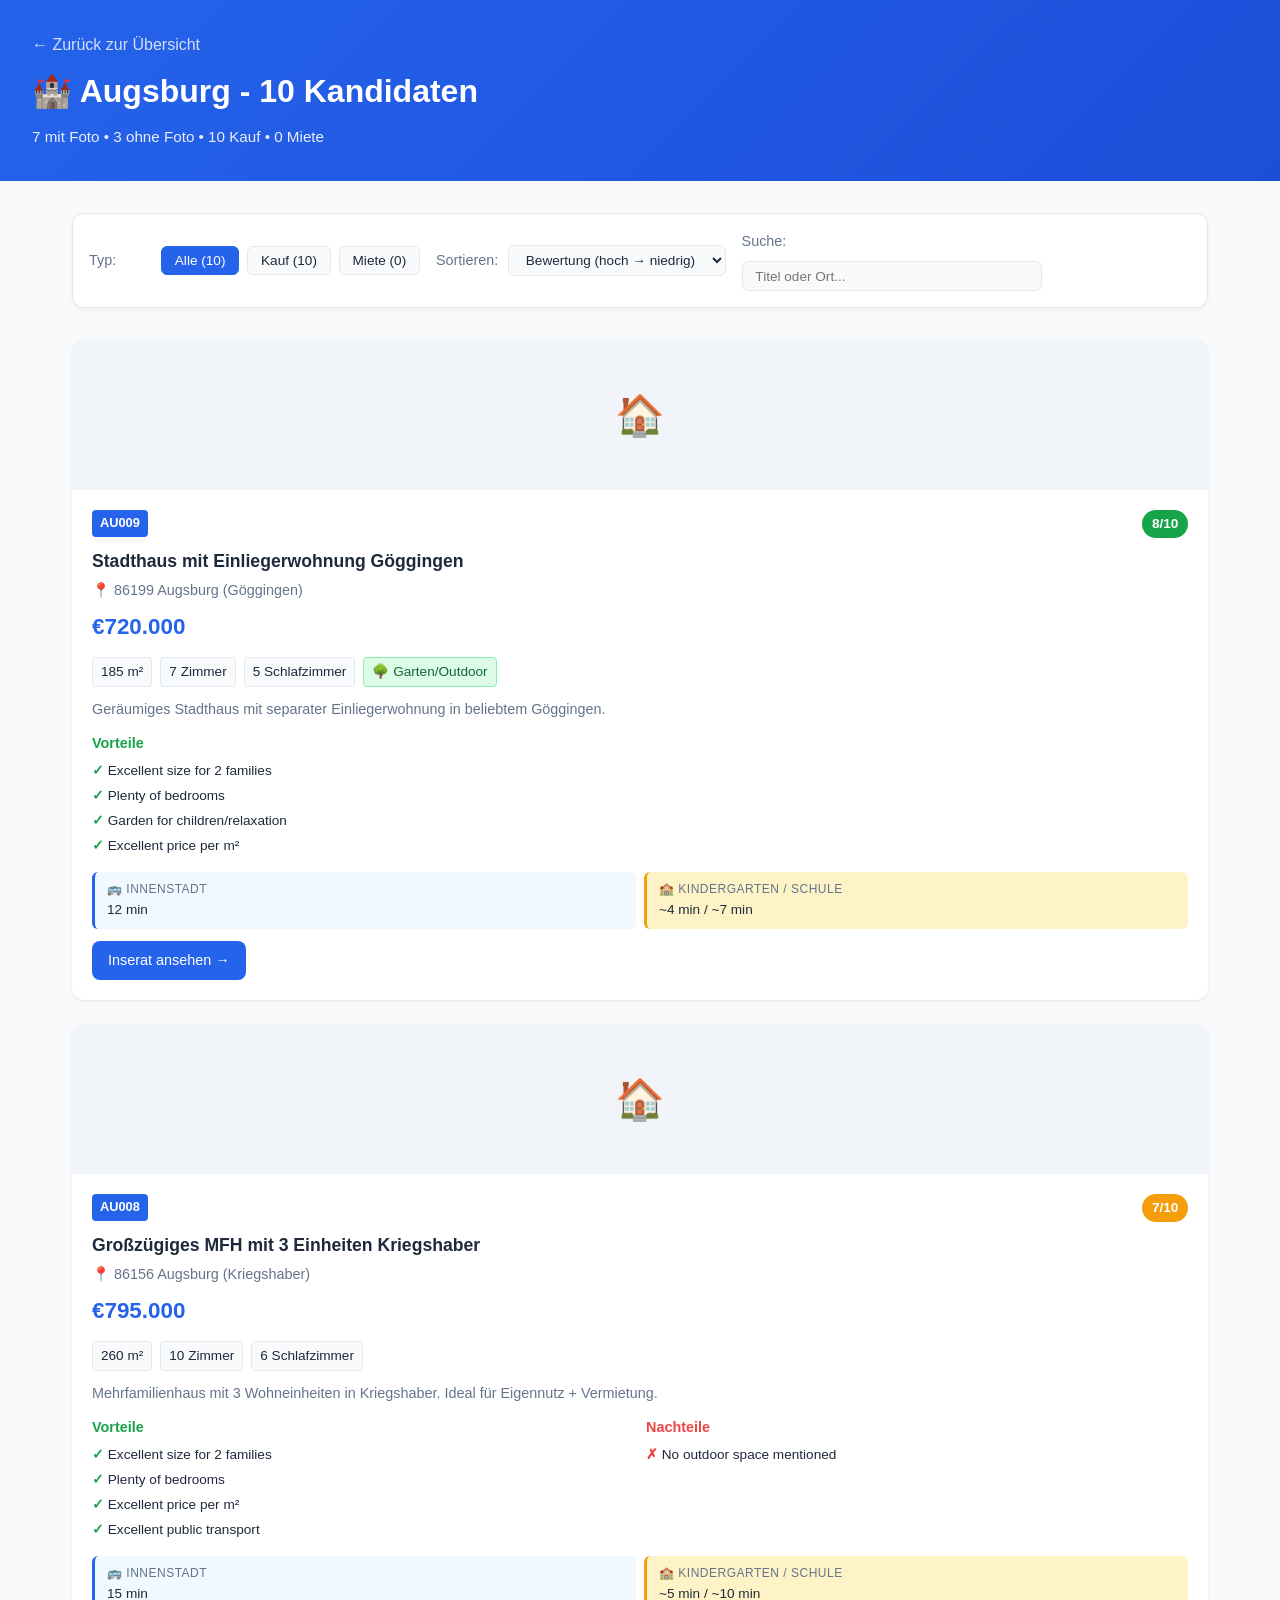
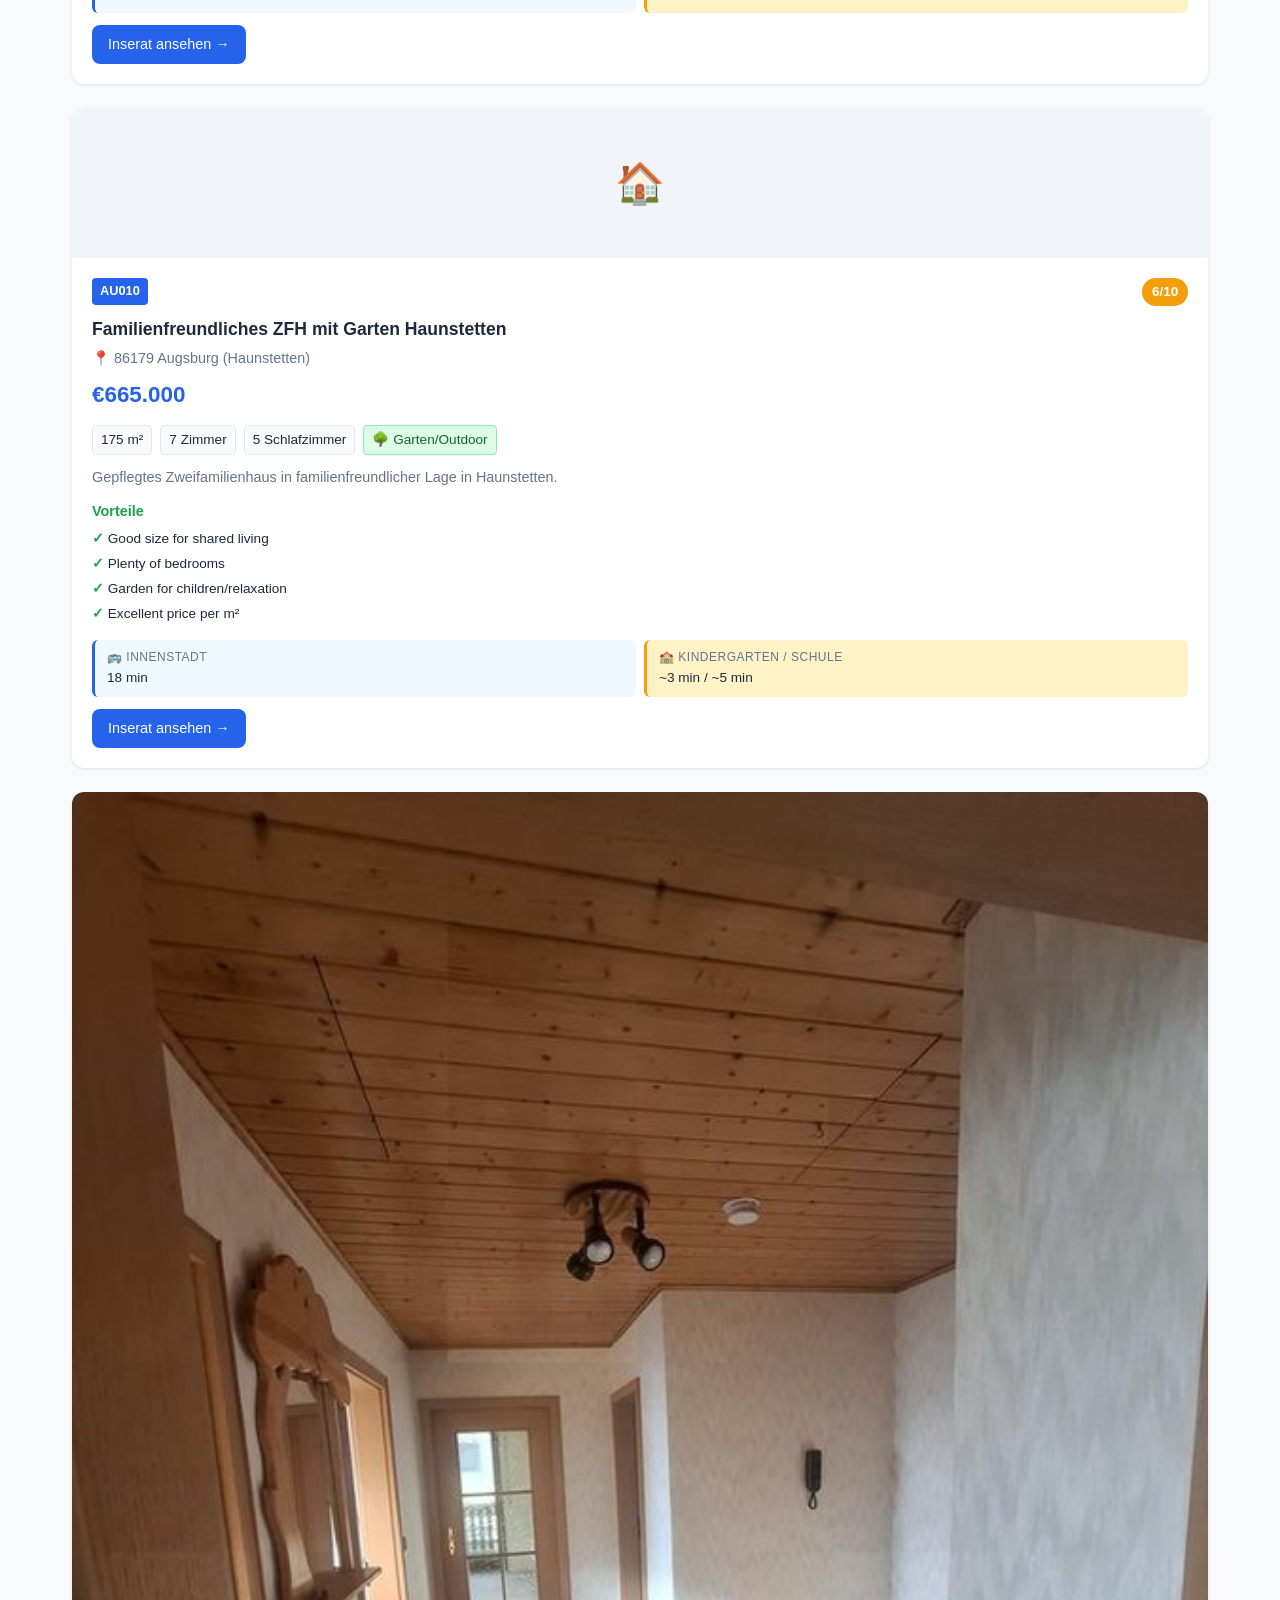
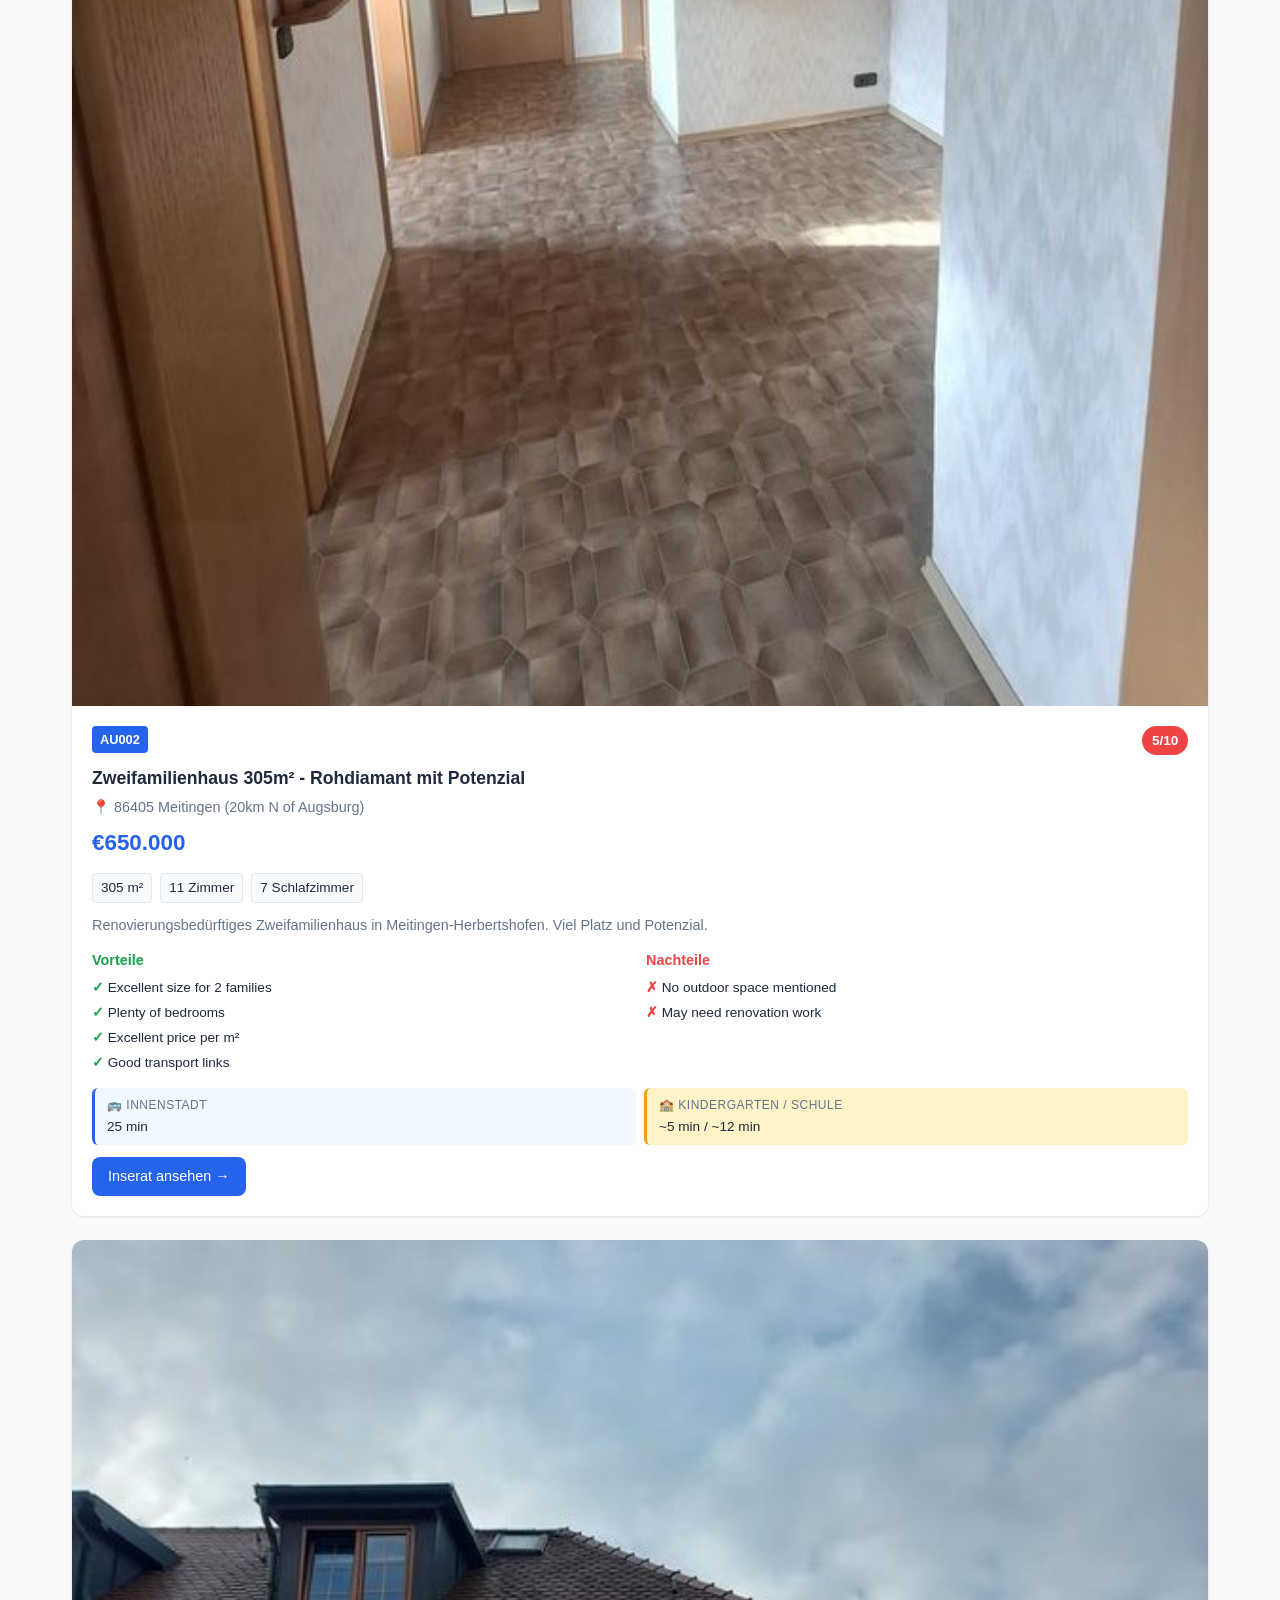
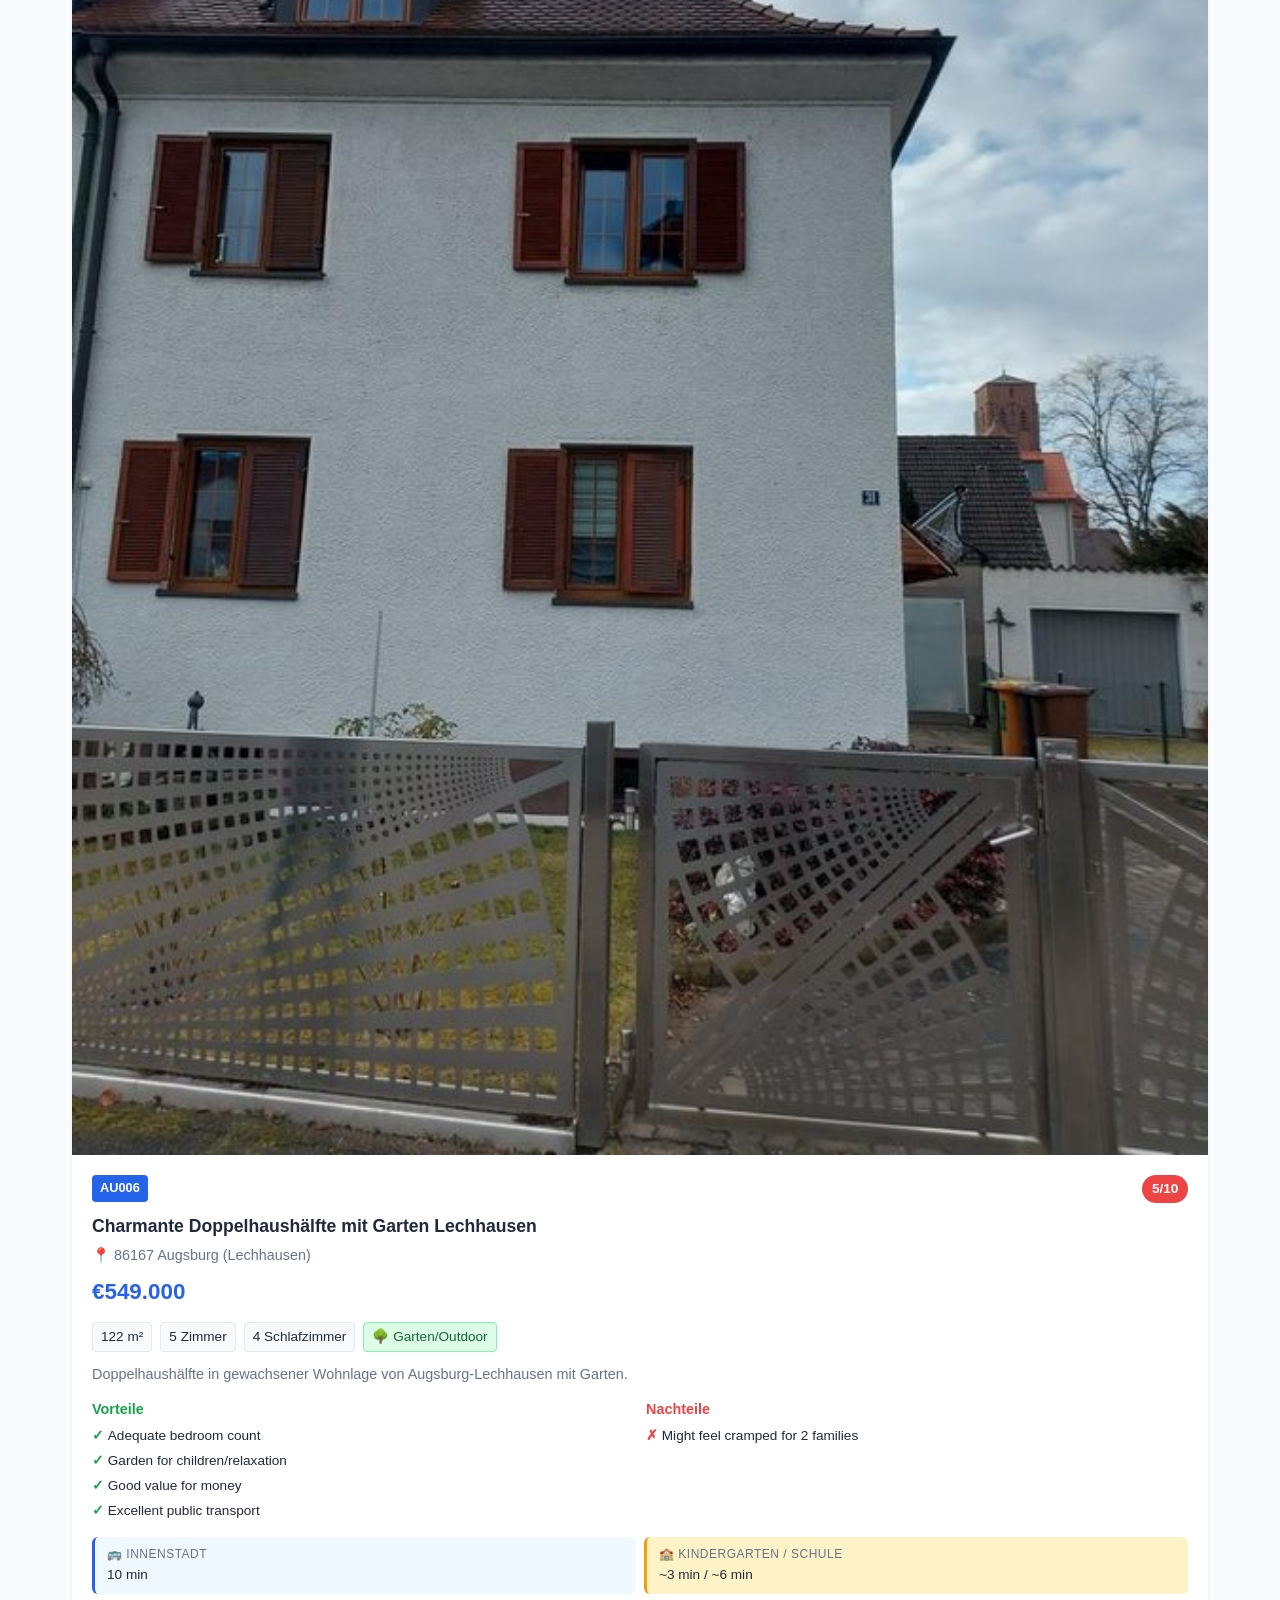
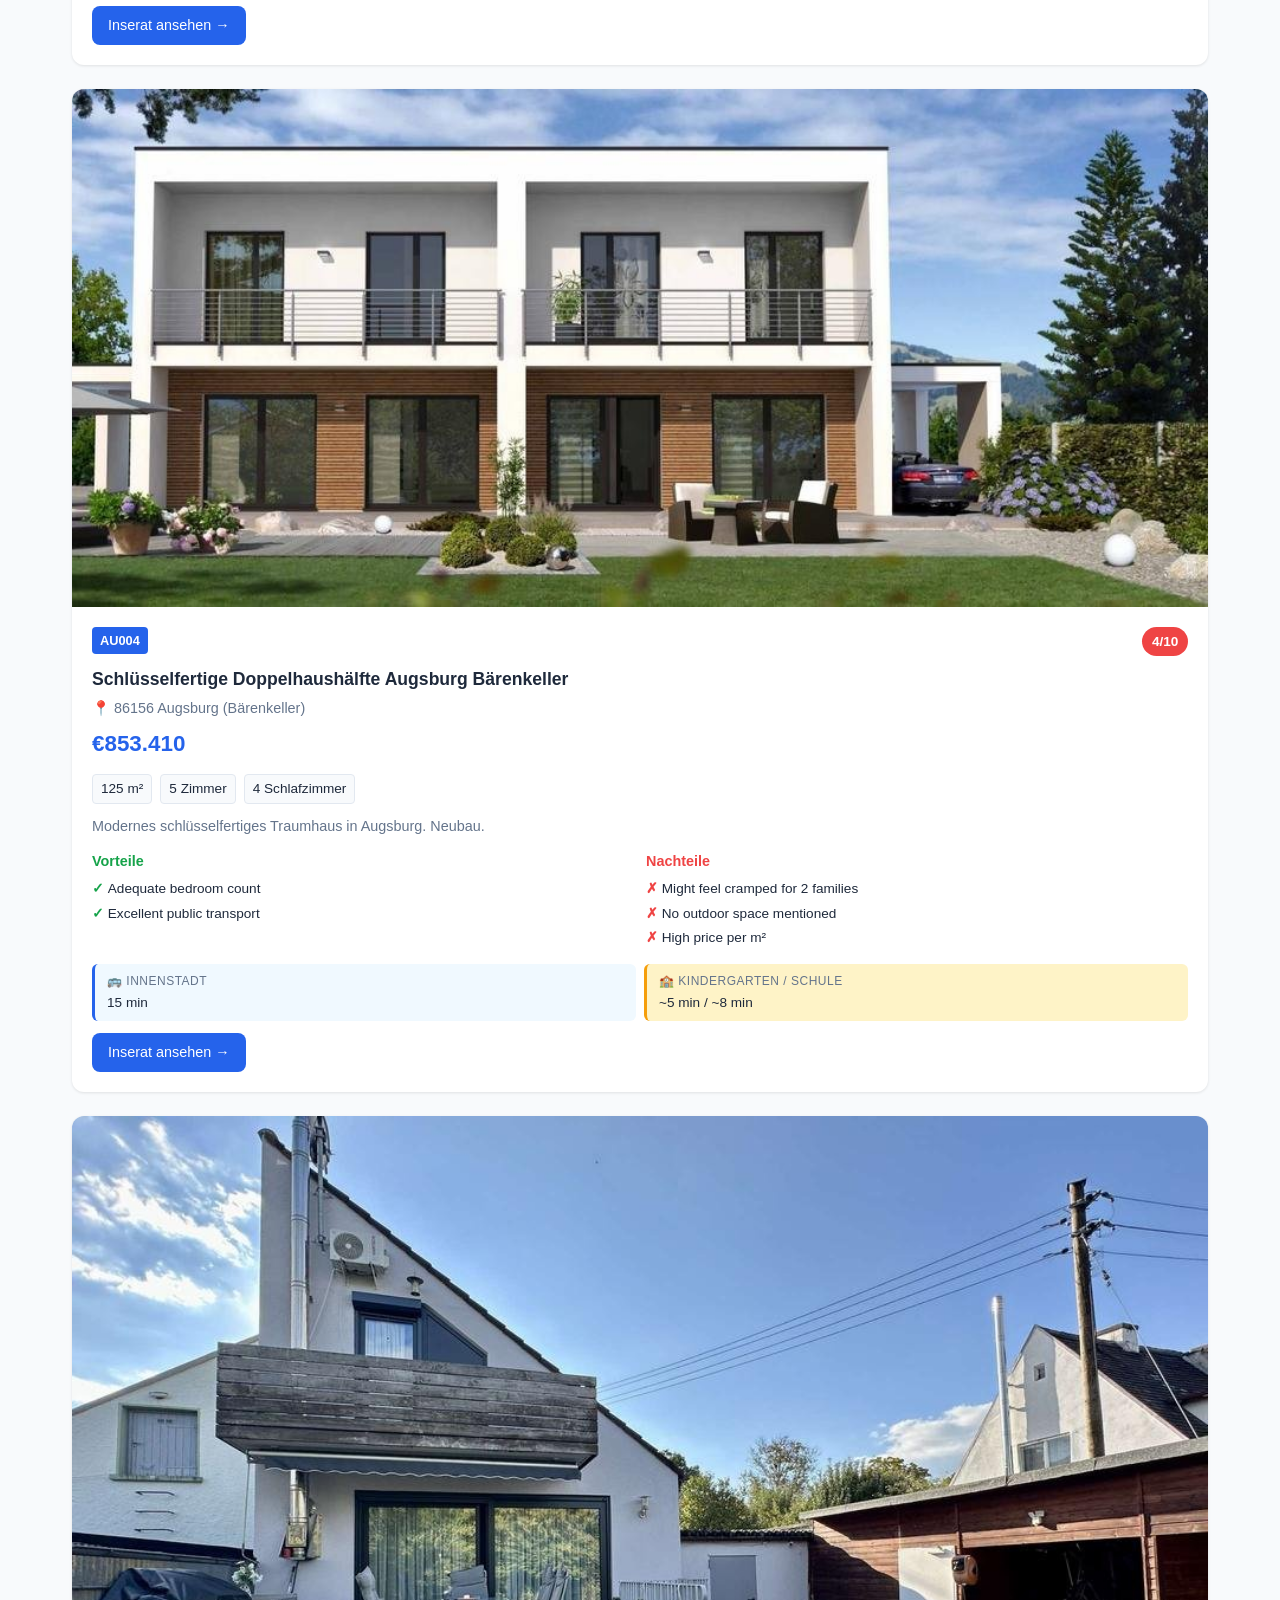
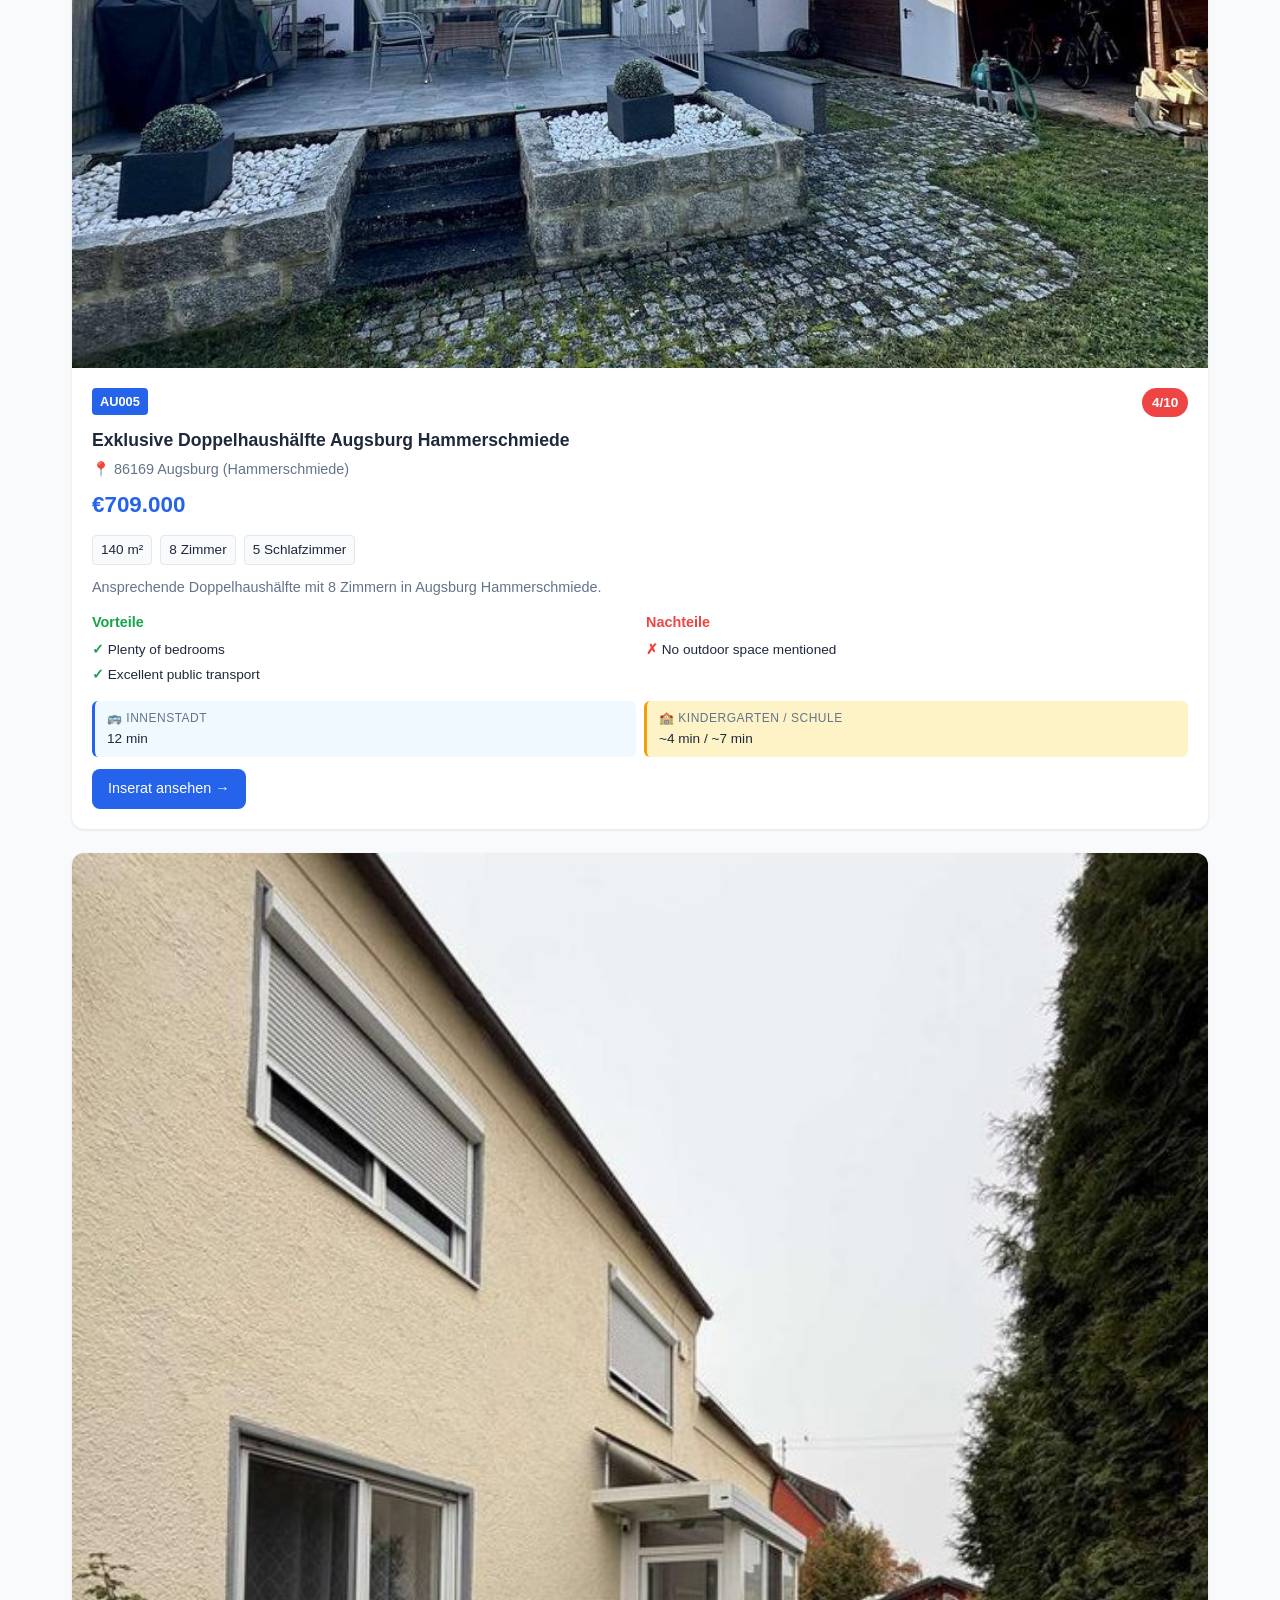
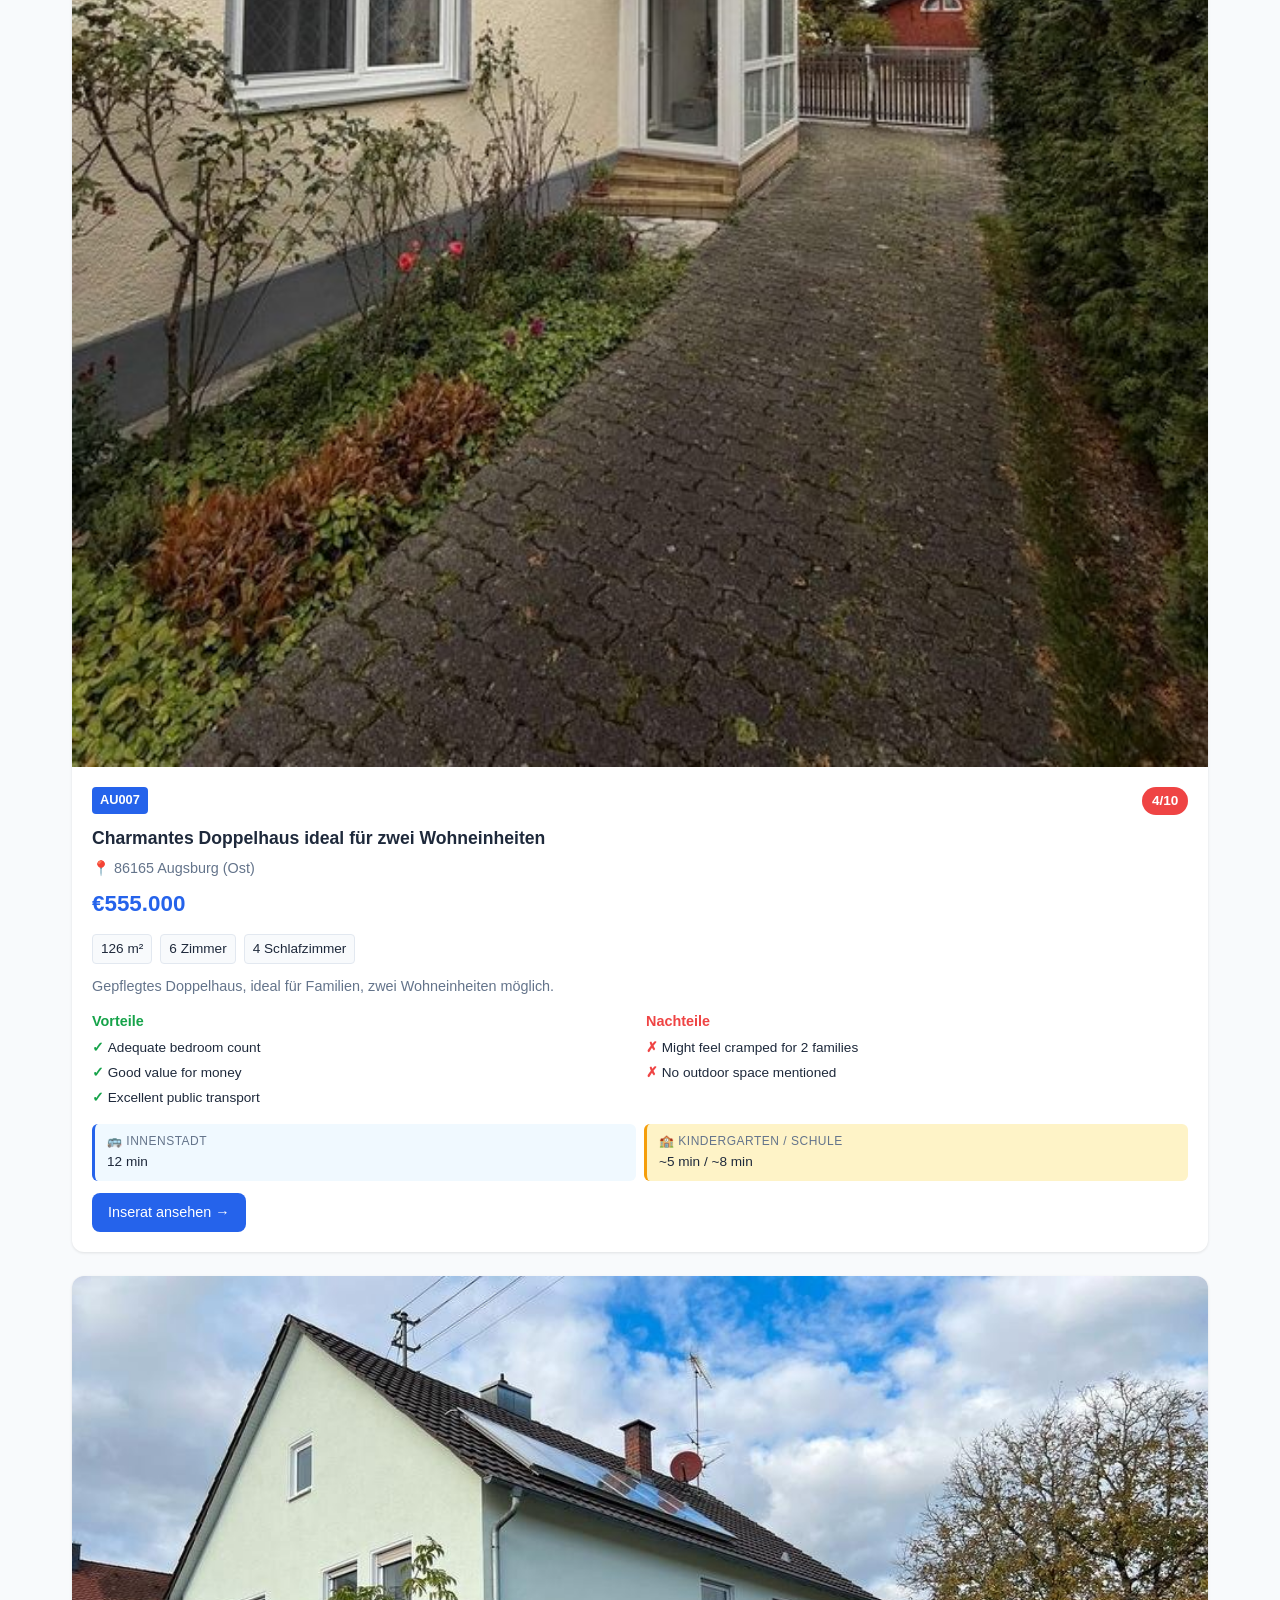
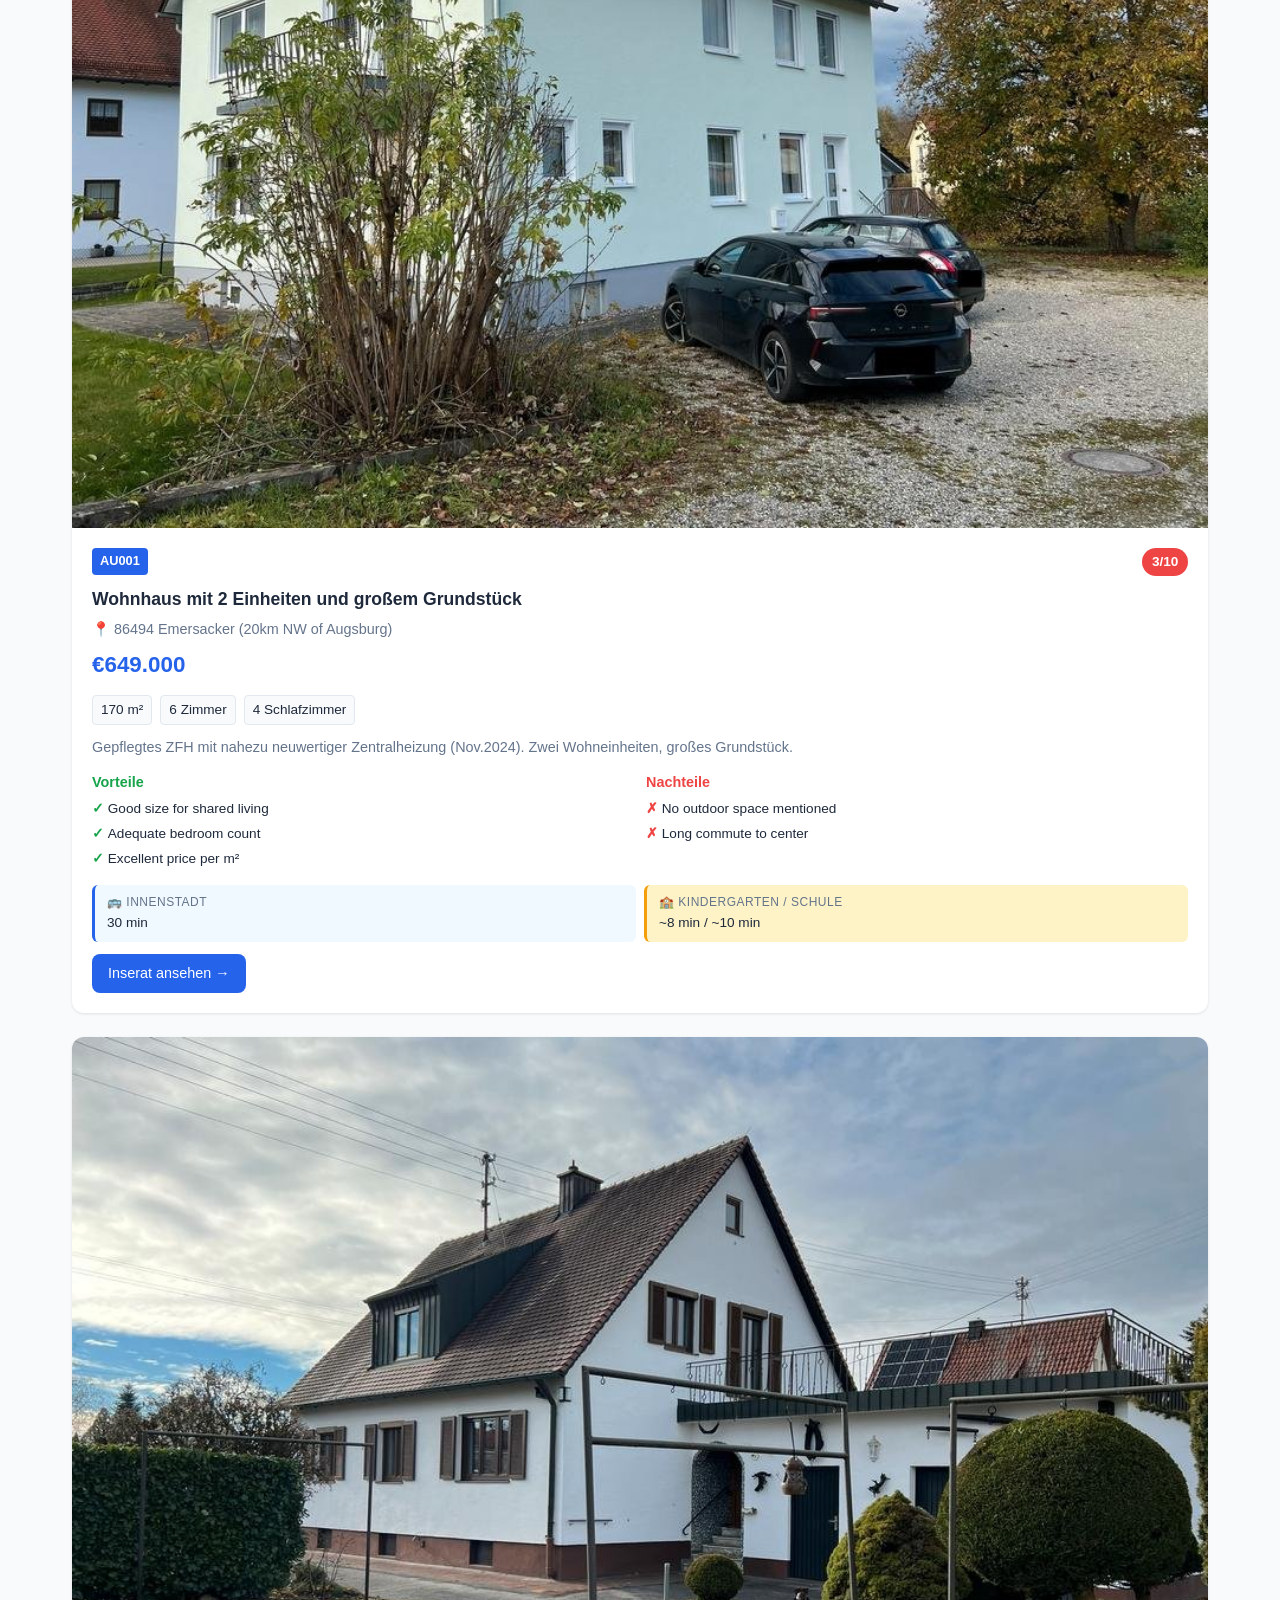
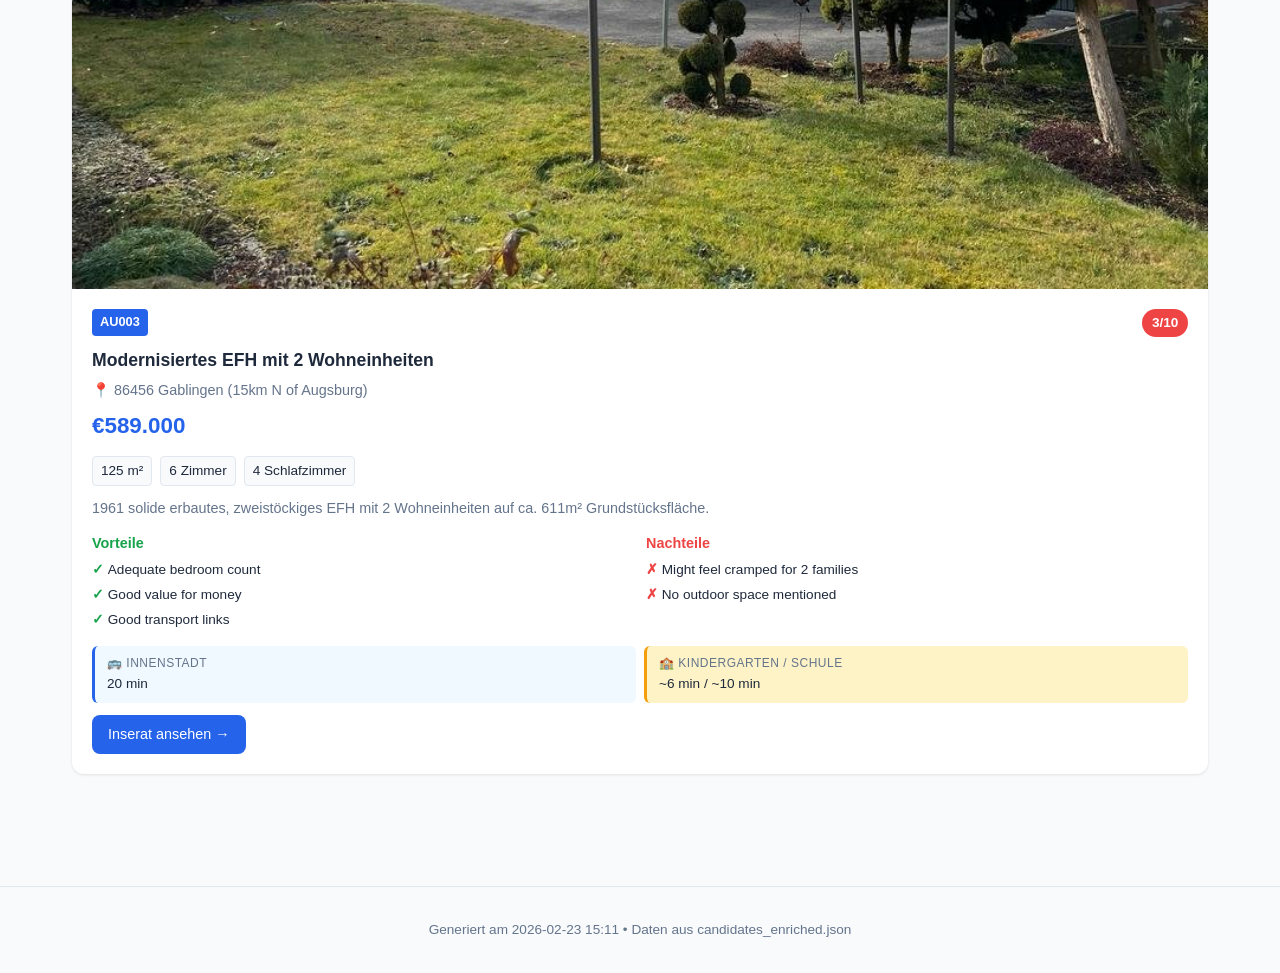
==== commit 19e129c7: "feat: implement critical fixes for URL validation and deduplication - Add strict URL validation for " ====
--- a/docs/augsburg.html
+++ b/docs/augsburg.html
@@ -378,7 +378,7 @@
     </div>
 
     <footer class="page-footer">
-        <p>Generiert am 2026-02-23 14:51 • Daten aus candidates_enriched.json</p>
+        <p>Generiert am 2026-02-23 15:11 • Daten aus candidates_enriched.json</p>
     </footer>
     
     <script src="js/filters.js"></script>
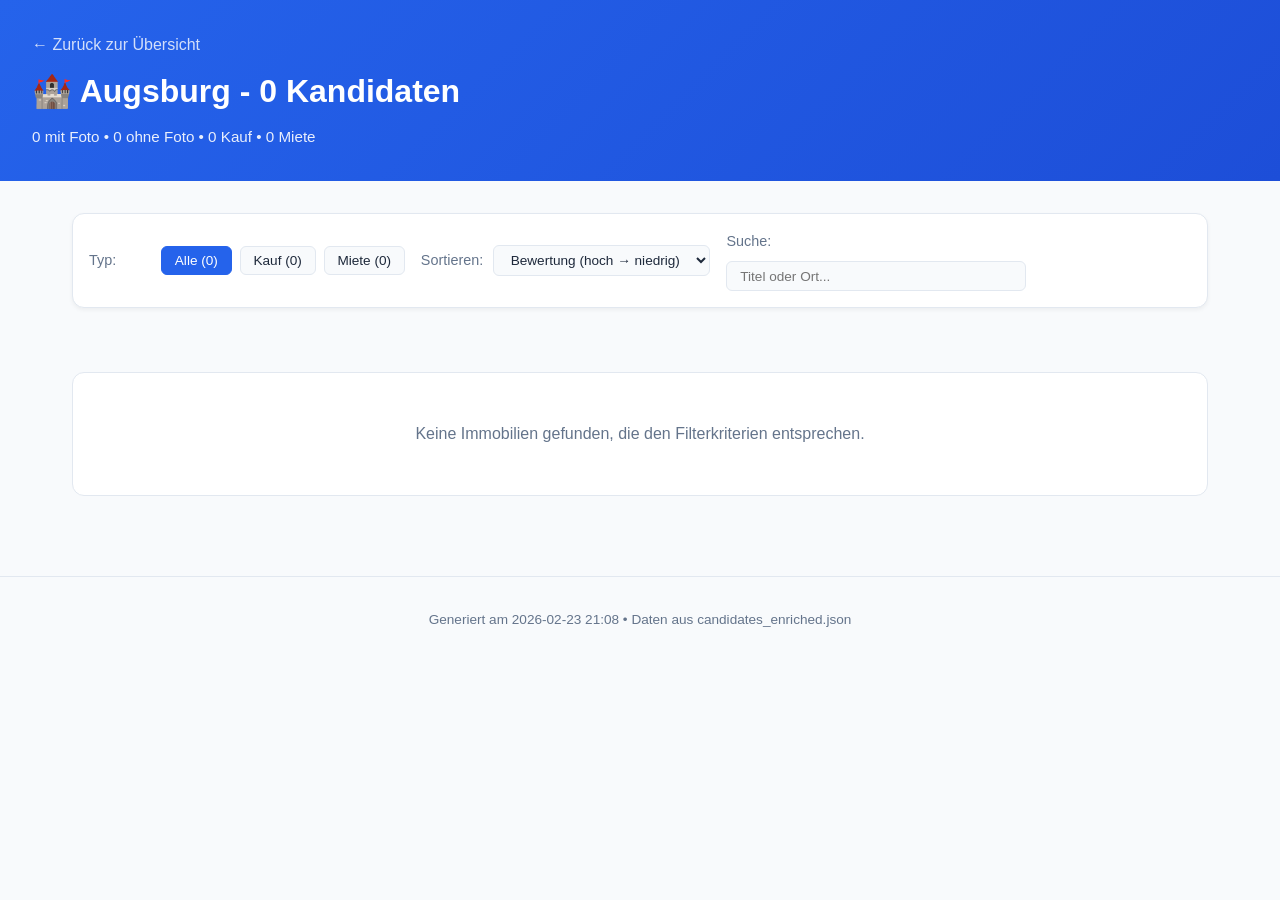
==== commit 987d8daa: "fix: correct URL extraction from search results, improve property filtering - Fixed URL extraction t" ====
--- a/docs/augsburg.html
+++ b/docs/augsburg.html
@@ -9,8 +9,8 @@
 <body>
     <header>
         <div class="breadcrumb"><a href="index.html">← Zurück zur Übersicht</a></div>
-        <h1>🏰 Augsburg - 10 Kandidaten</h1>
-        <p class="header-meta">7 mit Foto • 3 ohne Foto • 10 Kauf • 0 Miete</p>
+        <h1>🏰 Augsburg - 0 Kandidaten</h1>
+        <p class="header-meta">0 mit Foto • 0 ohne Foto • 0 Kauf • 0 Miete</p>
     </header>
 
     <div class="container">
@@ -19,8 +19,8 @@
     <div class="filter-bar" id="filterBar">
         <div class="filter-group">
             <label>Typ:</label>
-            <button class="filter-btn active" data-filter="all">Alle (10)</button>
-            <button class="filter-btn" data-filter="buy">Kauf (10)</button>
+            <button class="filter-btn active" data-filter="all">Alle (0)</button>
+            <button class="filter-btn" data-filter="buy">Kauf (0)</button>
             <button class="filter-btn" data-filter="rent">Miete (0)</button>
         </div>
         <div class="filter-group">
@@ -41,336 +41,6 @@
     </div>
         <div class="candidates-grid" id="candidatesGrid">
             
-        <div class="candidate-card" data-type="buy" data-score="3" data-price="649000" data-size="170" data-id="AU001">
-            <div class="candidate-image" onclick="openGallery('AU001')">
-            <img src="assets/augsburg/photos/AU001.jpg" alt="AU001" onerror="this.parentElement.innerHTML='🏠'">
-            
-        </div><script>window.galleries = window.galleries || {}; window.galleries["AU001"] = ["assets/augsburg/photos/AU001.jpg"];</script>
-            <div class="candidate-body">
-                <div class="candidate-header">
-                    <span class="candidate-id">AU001</span>
-                    
-                    <span class="candidate-score low">3/10</span>
-                </div>
-                <h3 class="candidate-title">Wohnhaus mit 2 Einheiten und großem Grundstück</h3>
-                <p class="candidate-location">📍 86494 Emersacker (20km NW of Augsburg)</p>
-                <p class="candidate-price">€649.000</p>
-                <div class="candidate-meta"><span>170 m²</span><span>6 Zimmer</span><span>4 Schlafzimmer</span></div>
-                <p class="candidate-description">Gepflegtes ZFH mit nahezu neuwertiger Zentralheizung (Nov.2024). Zwei Wohneinheiten, großes Grundstück.</p>
-                <div class="candidate-pros-cons">
-                    <div class="pros"><h4>Vorteile</h4><ul><li>Good size for shared living</li><li>Adequate bedroom count</li><li>Excellent price per m²</li></ul></div>
-                    <div class="cons"><h4>Nachteile</h4><ul><li>No outdoor space mentioned</li><li>Long commute to center</li></ul></div>
-                </div>
-                <div class="candidate-info-grid">
-                    <div class="info-box">
-                        <div class="info-label">🚌 Innenstadt</div>
-                        <div class="info-value">30 min</div>
-                    </div>
-                    <div class="info-box education">
-                        <div class="info-label">🏫 Kindergarten / Schule</div>
-                        <div class="info-value">~8 min / ~10 min</div>
-                    </div>
-                </div>
-                <a href="https://www.kleinanzeigen.de/s-anzeige/wohnhaus-mit-2-einheiten/3297598231-208-7057" class="btn" target="_blank">Inserat ansehen →</a>
-            </div>
-        </div>
-
-        <div class="candidate-card" data-type="buy" data-score="5" data-price="650000" data-size="305" data-id="AU002">
-            <div class="candidate-image" onclick="openGallery('AU002')">
-            <img src="assets/augsburg/photos/AU002.jpg" alt="AU002" onerror="this.parentElement.innerHTML='🏠'">
-            
-        </div><script>window.galleries = window.galleries || {}; window.galleries["AU002"] = ["assets/augsburg/photos/AU002.jpg"];</script>
-            <div class="candidate-body">
-                <div class="candidate-header">
-                    <span class="candidate-id">AU002</span>
-                    
-                    <span class="candidate-score low">5/10</span>
-                </div>
-                <h3 class="candidate-title">Zweifamilienhaus 305m² - Rohdiamant mit Potenzial</h3>
-                <p class="candidate-location">📍 86405 Meitingen (20km N of Augsburg)</p>
-                <p class="candidate-price">€650.000</p>
-                <div class="candidate-meta"><span>305 m²</span><span>11 Zimmer</span><span>7 Schlafzimmer</span></div>
-                <p class="candidate-description">Renovierungsbedürftiges Zweifamilienhaus in Meitingen-Herbertshofen. Viel Platz und Potenzial.</p>
-                <div class="candidate-pros-cons">
-                    <div class="pros"><h4>Vorteile</h4><ul><li>Excellent size for 2 families</li><li>Plenty of bedrooms</li><li>Excellent price per m²</li><li>Good transport links</li></ul></div>
-                    <div class="cons"><h4>Nachteile</h4><ul><li>No outdoor space mentioned</li><li>May need renovation work</li></ul></div>
-                </div>
-                <div class="candidate-info-grid">
-                    <div class="info-box">
-                        <div class="info-label">🚌 Innenstadt</div>
-                        <div class="info-value">25 min</div>
-                    </div>
-                    <div class="info-box education">
-                        <div class="info-label">🏫 Kindergarten / Schule</div>
-                        <div class="info-value">~5 min / ~12 min</div>
-                    </div>
-                </div>
-                <a href="https://www.kleinanzeigen.de/s-anzeige/zweifamilienhaus-305m/3331002860-208-7049" class="btn" target="_blank">Inserat ansehen →</a>
-            </div>
-        </div>
-
-        <div class="candidate-card" data-type="buy" data-score="3" data-price="589000" data-size="125" data-id="AU003">
-            <div class="candidate-image" onclick="openGallery('AU003')">
-            <img src="assets/augsburg/photos/AU003.jpg" alt="AU003" onerror="this.parentElement.innerHTML='🏠'">
-            
-        </div><script>window.galleries = window.galleries || {}; window.galleries["AU003"] = ["assets/augsburg/photos/AU003.jpg"];</script>
-            <div class="candidate-body">
-                <div class="candidate-header">
-                    <span class="candidate-id">AU003</span>
-                    
-                    <span class="candidate-score low">3/10</span>
-                </div>
-                <h3 class="candidate-title">Modernisiertes EFH mit 2 Wohneinheiten</h3>
-                <p class="candidate-location">📍 86456 Gablingen (15km N of Augsburg)</p>
-                <p class="candidate-price">€589.000</p>
-                <div class="candidate-meta"><span>125 m²</span><span>6 Zimmer</span><span>4 Schlafzimmer</span></div>
-                <p class="candidate-description">1961 solide erbautes, zweistöckiges EFH mit 2 Wohneinheiten auf ca. 611m² Grundstücksfläche.</p>
-                <div class="candidate-pros-cons">
-                    <div class="pros"><h4>Vorteile</h4><ul><li>Adequate bedroom count</li><li>Good value for money</li><li>Good transport links</li></ul></div>
-                    <div class="cons"><h4>Nachteile</h4><ul><li>Might feel cramped for 2 families</li><li>No outdoor space mentioned</li></ul></div>
-                </div>
-                <div class="candidate-info-grid">
-                    <div class="info-box">
-                        <div class="info-label">🚌 Innenstadt</div>
-                        <div class="info-value">20 min</div>
-                    </div>
-                    <div class="info-box education">
-                        <div class="info-label">🏫 Kindergarten / Schule</div>
-                        <div class="info-value">~6 min / ~10 min</div>
-                    </div>
-                </div>
-                <a href="https://www.kleinanzeigen.de/s-anzeige/modernisiertes-efh/3274190634-208-10434" class="btn" target="_blank">Inserat ansehen →</a>
-            </div>
-        </div>
-
-        <div class="candidate-card" data-type="buy" data-score="4" data-price="853410" data-size="125" data-id="AU004">
-            <div class="candidate-image" onclick="openGallery('AU004')">
-            <img src="assets/augsburg/photos/AU004.jpg" alt="AU004" onerror="this.parentElement.innerHTML='🏠'">
-            
-        </div><script>window.galleries = window.galleries || {}; window.galleries["AU004"] = ["assets/augsburg/photos/AU004.jpg"];</script>
-            <div class="candidate-body">
-                <div class="candidate-header">
-                    <span class="candidate-id">AU004</span>
-                    
-                    <span class="candidate-score low">4/10</span>
-                </div>
-                <h3 class="candidate-title">Schlüsselfertige Doppelhaushälfte Augsburg Bärenkeller</h3>
-                <p class="candidate-location">📍 86156 Augsburg (Bärenkeller)</p>
-                <p class="candidate-price">€853.410</p>
-                <div class="candidate-meta"><span>125 m²</span><span>5 Zimmer</span><span>4 Schlafzimmer</span></div>
-                <p class="candidate-description">Modernes schlüsselfertiges Traumhaus in Augsburg. Neubau.</p>
-                <div class="candidate-pros-cons">
-                    <div class="pros"><h4>Vorteile</h4><ul><li>Adequate bedroom count</li><li>Excellent public transport</li></ul></div>
-                    <div class="cons"><h4>Nachteile</h4><ul><li>Might feel cramped for 2 families</li><li>No outdoor space mentioned</li><li>High price per m²</li></ul></div>
-                </div>
-                <div class="candidate-info-grid">
-                    <div class="info-box">
-                        <div class="info-label">🚌 Innenstadt</div>
-                        <div class="info-value">15 min</div>
-                    </div>
-                    <div class="info-box education">
-                        <div class="info-label">🏫 Kindergarten / Schule</div>
-                        <div class="info-value">~5 min / ~8 min</div>
-                    </div>
-                </div>
-                <a href="https://www.kleinanzeigen.de/s-anzeige/schluesselfertige-dhh/3331526583-208-7529" class="btn" target="_blank">Inserat ansehen →</a>
-            </div>
-        </div>
-
-        <div class="candidate-card" data-type="buy" data-score="4" data-price="709000" data-size="140" data-id="AU005">
-            <div class="candidate-image" onclick="openGallery('AU005')">
-            <img src="assets/augsburg/photos/AU005.jpg" alt="AU005" onerror="this.parentElement.innerHTML='🏠'">
-            
-        </div><script>window.galleries = window.galleries || {}; window.galleries["AU005"] = ["assets/augsburg/photos/AU005.jpg"];</script>
-            <div class="candidate-body">
-                <div class="candidate-header">
-                    <span class="candidate-id">AU005</span>
-                    
-                    <span class="candidate-score low">4/10</span>
-                </div>
-                <h3 class="candidate-title">Exklusive Doppelhaushälfte Augsburg Hammerschmiede</h3>
-                <p class="candidate-location">📍 86169 Augsburg (Hammerschmiede)</p>
-                <p class="candidate-price">€709.000</p>
-                <div class="candidate-meta"><span>140 m²</span><span>8 Zimmer</span><span>5 Schlafzimmer</span></div>
-                <p class="candidate-description">Ansprechende Doppelhaushälfte mit 8 Zimmern in Augsburg Hammerschmiede.</p>
-                <div class="candidate-pros-cons">
-                    <div class="pros"><h4>Vorteile</h4><ul><li>Plenty of bedrooms</li><li>Excellent public transport</li></ul></div>
-                    <div class="cons"><h4>Nachteile</h4><ul><li>No outdoor space mentioned</li></ul></div>
-                </div>
-                <div class="candidate-info-grid">
-                    <div class="info-box">
-                        <div class="info-label">🚌 Innenstadt</div>
-                        <div class="info-value">12 min</div>
-                    </div>
-                    <div class="info-box education">
-                        <div class="info-label">🏫 Kindergarten / Schule</div>
-                        <div class="info-value">~4 min / ~7 min</div>
-                    </div>
-                </div>
-                <a href="https://www.kleinanzeigen.de/s-anzeige/exklusive-dhh/3232233789-208-7524" class="btn" target="_blank">Inserat ansehen →</a>
-            </div>
-        </div>
-
-        <div class="candidate-card" data-type="buy" data-score="5" data-price="549000" data-size="122" data-id="AU006">
-            <div class="candidate-image" onclick="openGallery('AU006')">
-            <img src="assets/augsburg/photos/AU006.jpg" alt="AU006" onerror="this.parentElement.innerHTML='🏠'">
-            
-        </div><script>window.galleries = window.galleries || {}; window.galleries["AU006"] = ["assets/augsburg/photos/AU006.jpg"];</script>
-            <div class="candidate-body">
-                <div class="candidate-header">
-                    <span class="candidate-id">AU006</span>
-                    
-                    <span class="candidate-score low">5/10</span>
-                </div>
-                <h3 class="candidate-title">Charmante Doppelhaushälfte mit Garten Lechhausen</h3>
-                <p class="candidate-location">📍 86167 Augsburg (Lechhausen)</p>
-                <p class="candidate-price">€549.000</p>
-                <div class="candidate-meta"><span>122 m²</span><span>5 Zimmer</span><span>4 Schlafzimmer</span><span class="highlight">🌳 Garten/Outdoor</span></div>
-                <p class="candidate-description">Doppelhaushälfte in gewachsener Wohnlage von Augsburg-Lechhausen mit Garten.</p>
-                <div class="candidate-pros-cons">
-                    <div class="pros"><h4>Vorteile</h4><ul><li>Adequate bedroom count</li><li>Garden for children/relaxation</li><li>Good value for money</li><li>Excellent public transport</li></ul></div>
-                    <div class="cons"><h4>Nachteile</h4><ul><li>Might feel cramped for 2 families</li></ul></div>
-                </div>
-                <div class="candidate-info-grid">
-                    <div class="info-box">
-                        <div class="info-label">🚌 Innenstadt</div>
-                        <div class="info-value">10 min</div>
-                    </div>
-                    <div class="info-box education">
-                        <div class="info-label">🏫 Kindergarten / Schule</div>
-                        <div class="info-value">~3 min / ~6 min</div>
-                    </div>
-                </div>
-                <a href="https://www.kleinanzeigen.de/s-anzeige/charmante-dhh/3315553204-208-7523" class="btn" target="_blank">Inserat ansehen →</a>
-            </div>
-        </div>
-
-        <div class="candidate-card" data-type="buy" data-score="4" data-price="555000" data-size="126" data-id="AU007">
-            <div class="candidate-image" onclick="openGallery('AU007')">
-            <img src="assets/augsburg/photos/AU007.jpg" alt="AU007" onerror="this.parentElement.innerHTML='🏠'">
-            
-        </div><script>window.galleries = window.galleries || {}; window.galleries["AU007"] = ["assets/augsburg/photos/AU007.jpg"];</script>
-            <div class="candidate-body">
-                <div class="candidate-header">
-                    <span class="candidate-id">AU007</span>
-                    
-                    <span class="candidate-score low">4/10</span>
-                </div>
-                <h3 class="candidate-title">Charmantes Doppelhaus ideal für zwei Wohneinheiten</h3>
-                <p class="candidate-location">📍 86165 Augsburg (Ost)</p>
-                <p class="candidate-price">€555.000</p>
-                <div class="candidate-meta"><span>126 m²</span><span>6 Zimmer</span><span>4 Schlafzimmer</span></div>
-                <p class="candidate-description">Gepflegtes Doppelhaus, ideal für Familien, zwei Wohneinheiten möglich.</p>
-                <div class="candidate-pros-cons">
-                    <div class="pros"><h4>Vorteile</h4><ul><li>Adequate bedroom count</li><li>Good value for money</li><li>Excellent public transport</li></ul></div>
-                    <div class="cons"><h4>Nachteile</h4><ul><li>Might feel cramped for 2 families</li><li>No outdoor space mentioned</li></ul></div>
-                </div>
-                <div class="candidate-info-grid">
-                    <div class="info-box">
-                        <div class="info-label">🚌 Innenstadt</div>
-                        <div class="info-value">12 min</div>
-                    </div>
-                    <div class="info-box education">
-                        <div class="info-label">🏫 Kindergarten / Schule</div>
-                        <div class="info-value">~5 min / ~8 min</div>
-                    </div>
-                </div>
-                <a href="https://www.kleinanzeigen.de/s-anzeige/charmantes-doppelhaus/3284095531-208-7521" class="btn" target="_blank">Inserat ansehen →</a>
-            </div>
-        </div>
-
-        <div class="candidate-card" data-type="buy" data-score="7" data-price="795000" data-size="260" data-id="AU008">
-            <div class="candidate-image"><div class="image-placeholder">🏠</div></div>
-            <div class="candidate-body">
-                <div class="candidate-header">
-                    <span class="candidate-id">AU008</span>
-                    
-                    <span class="candidate-score medium">7/10</span>
-                </div>
-                <h3 class="candidate-title">Großzügiges MFH mit 3 Einheiten Kriegshaber</h3>
-                <p class="candidate-location">📍 86156 Augsburg (Kriegshaber)</p>
-                <p class="candidate-price">€795.000</p>
-                <div class="candidate-meta"><span>260 m²</span><span>10 Zimmer</span><span>6 Schlafzimmer</span></div>
-                <p class="candidate-description">Mehrfamilienhaus mit 3 Wohneinheiten in Kriegshaber. Ideal für Eigennutz + Vermietung.</p>
-                <div class="candidate-pros-cons">
-                    <div class="pros"><h4>Vorteile</h4><ul><li>Excellent size for 2 families</li><li>Plenty of bedrooms</li><li>Excellent price per m²</li><li>Excellent public transport</li></ul></div>
-                    <div class="cons"><h4>Nachteile</h4><ul><li>No outdoor space mentioned</li></ul></div>
-                </div>
-                <div class="candidate-info-grid">
-                    <div class="info-box">
-                        <div class="info-label">🚌 Innenstadt</div>
-                        <div class="info-value">15 min</div>
-                    </div>
-                    <div class="info-box education">
-                        <div class="info-label">🏫 Kindergarten / Schule</div>
-                        <div class="info-value">~5 min / ~10 min</div>
-                    </div>
-                </div>
-                <a href="https://www.immowelt.de/expose/2n5jf5h" class="btn" target="_blank">Inserat ansehen →</a>
-            </div>
-        </div>
-
-        <div class="candidate-card" data-type="buy" data-score="8" data-price="720000" data-size="185" data-id="AU009">
-            <div class="candidate-image"><div class="image-placeholder">🏠</div></div>
-            <div class="candidate-body">
-                <div class="candidate-header">
-                    <span class="candidate-id">AU009</span>
-                    
-                    <span class="candidate-score ">8/10</span>
-                </div>
-                <h3 class="candidate-title">Stadthaus mit Einliegerwohnung Göggingen</h3>
-                <p class="candidate-location">📍 86199 Augsburg (Göggingen)</p>
-                <p class="candidate-price">€720.000</p>
-                <div class="candidate-meta"><span>185 m²</span><span>7 Zimmer</span><span>5 Schlafzimmer</span><span class="highlight">🌳 Garten/Outdoor</span></div>
-                <p class="candidate-description">Geräumiges Stadthaus mit separater Einliegerwohnung in beliebtem Göggingen.</p>
-                <div class="candidate-pros-cons">
-                    <div class="pros"><h4>Vorteile</h4><ul><li>Excellent size for 2 families</li><li>Plenty of bedrooms</li><li>Garden for children/relaxation</li><li>Excellent price per m²</li></ul></div>
-                    
-                </div>
-                <div class="candidate-info-grid">
-                    <div class="info-box">
-                        <div class="info-label">🚌 Innenstadt</div>
-                        <div class="info-value">12 min</div>
-                    </div>
-                    <div class="info-box education">
-                        <div class="info-label">🏫 Kindergarten / Schule</div>
-                        <div class="info-value">~4 min / ~7 min</div>
-                    </div>
-                </div>
-                <a href="https://www.immowelt.de/expose/2n5kl8m" class="btn" target="_blank">Inserat ansehen →</a>
-            </div>
-        </div>
-
-        <div class="candidate-card" data-type="buy" data-score="6" data-price="665000" data-size="175" data-id="AU010">
-            <div class="candidate-image"><div class="image-placeholder">🏠</div></div>
-            <div class="candidate-body">
-                <div class="candidate-header">
-                    <span class="candidate-id">AU010</span>
-                    
-                    <span class="candidate-score medium">6/10</span>
-                </div>
-                <h3 class="candidate-title">Familienfreundliches ZFH mit Garten Haunstetten</h3>
-                <p class="candidate-location">📍 86179 Augsburg (Haunstetten)</p>
-                <p class="candidate-price">€665.000</p>
-                <div class="candidate-meta"><span>175 m²</span><span>7 Zimmer</span><span>5 Schlafzimmer</span><span class="highlight">🌳 Garten/Outdoor</span></div>
-                <p class="candidate-description">Gepflegtes Zweifamilienhaus in familienfreundlicher Lage in Haunstetten.</p>
-                <div class="candidate-pros-cons">
-                    <div class="pros"><h4>Vorteile</h4><ul><li>Good size for shared living</li><li>Plenty of bedrooms</li><li>Garden for children/relaxation</li><li>Excellent price per m²</li></ul></div>
-                    
-                </div>
-                <div class="candidate-info-grid">
-                    <div class="info-box">
-                        <div class="info-label">🚌 Innenstadt</div>
-                        <div class="info-value">18 min</div>
-                    </div>
-                    <div class="info-box education">
-                        <div class="info-label">🏫 Kindergarten / Schule</div>
-                        <div class="info-value">~3 min / ~5 min</div>
-                    </div>
-                </div>
-                <a href="https://www.immowelt.de/expose/2n5mp9q" class="btn" target="_blank">Inserat ansehen →</a>
-            </div>
-        </div>
         </div>
         <div class="no-results" id="noResults" style="display: none;">
             <p>Keine Immobilien gefunden, die den Filterkriterien entsprechen.</p>
@@ -378,7 +48,7 @@
     </div>
 
     <footer class="page-footer">
-        <p>Generiert am 2026-02-23 15:11 • Daten aus candidates_enriched.json</p>
+        <p>Generiert am 2026-02-23 21:08 • Daten aus candidates_enriched.json</p>
     </footer>
     
     <script src="js/filters.js"></script>
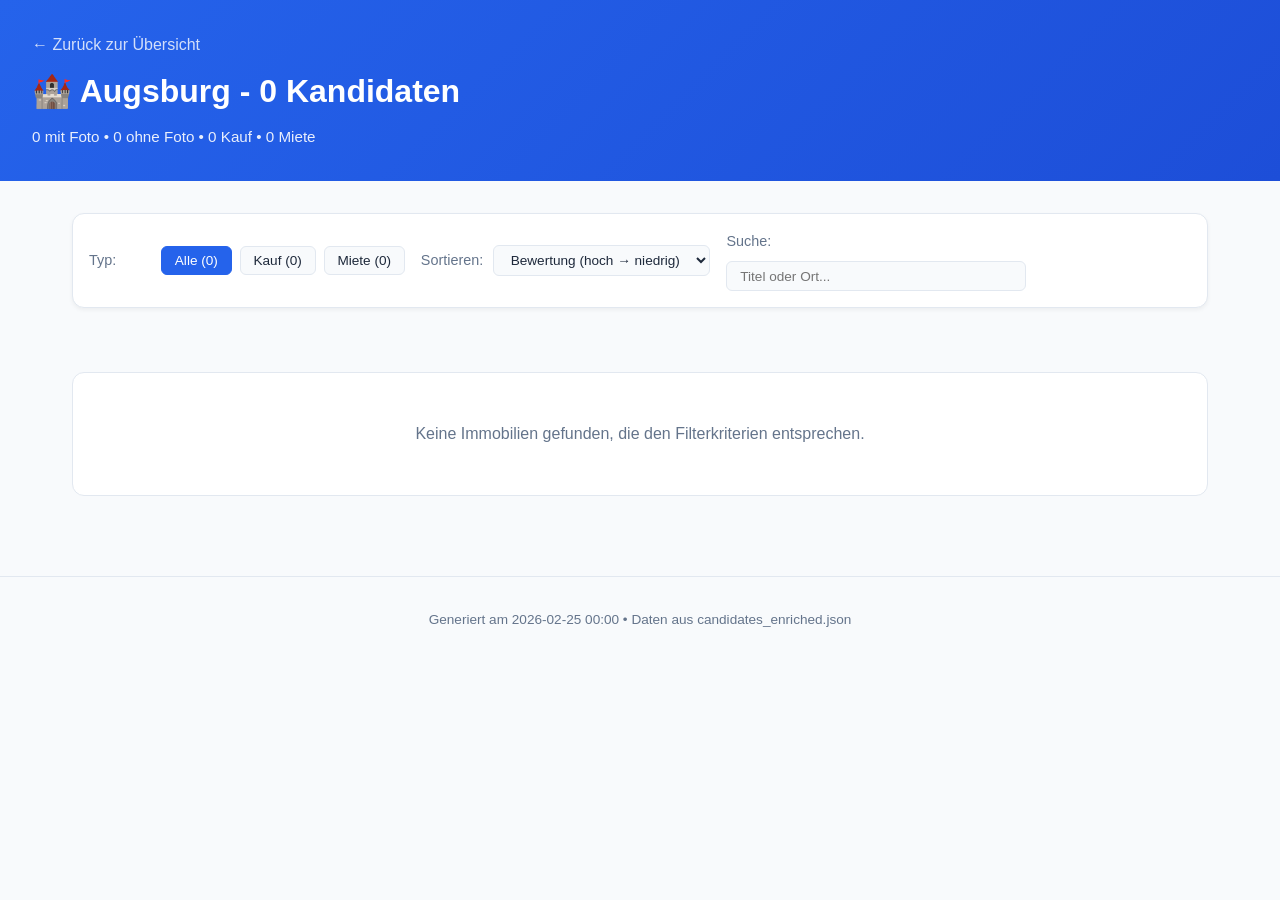
==== commit 79f9f134: "🏠 Auto-update: 2026-02-25 | 0 files changed" ====
--- a/docs/augsburg.html
+++ b/docs/augsburg.html
@@ -48,7 +48,7 @@
     </div>
 
     <footer class="page-footer">
-        <p>Generiert am 2026-02-23 21:08 • Daten aus candidates_enriched.json</p>
+        <p>Generiert am 2026-02-25 00:00 • Daten aus candidates_enriched.json</p>
     </footer>
     
     <script src="js/filters.js"></script>
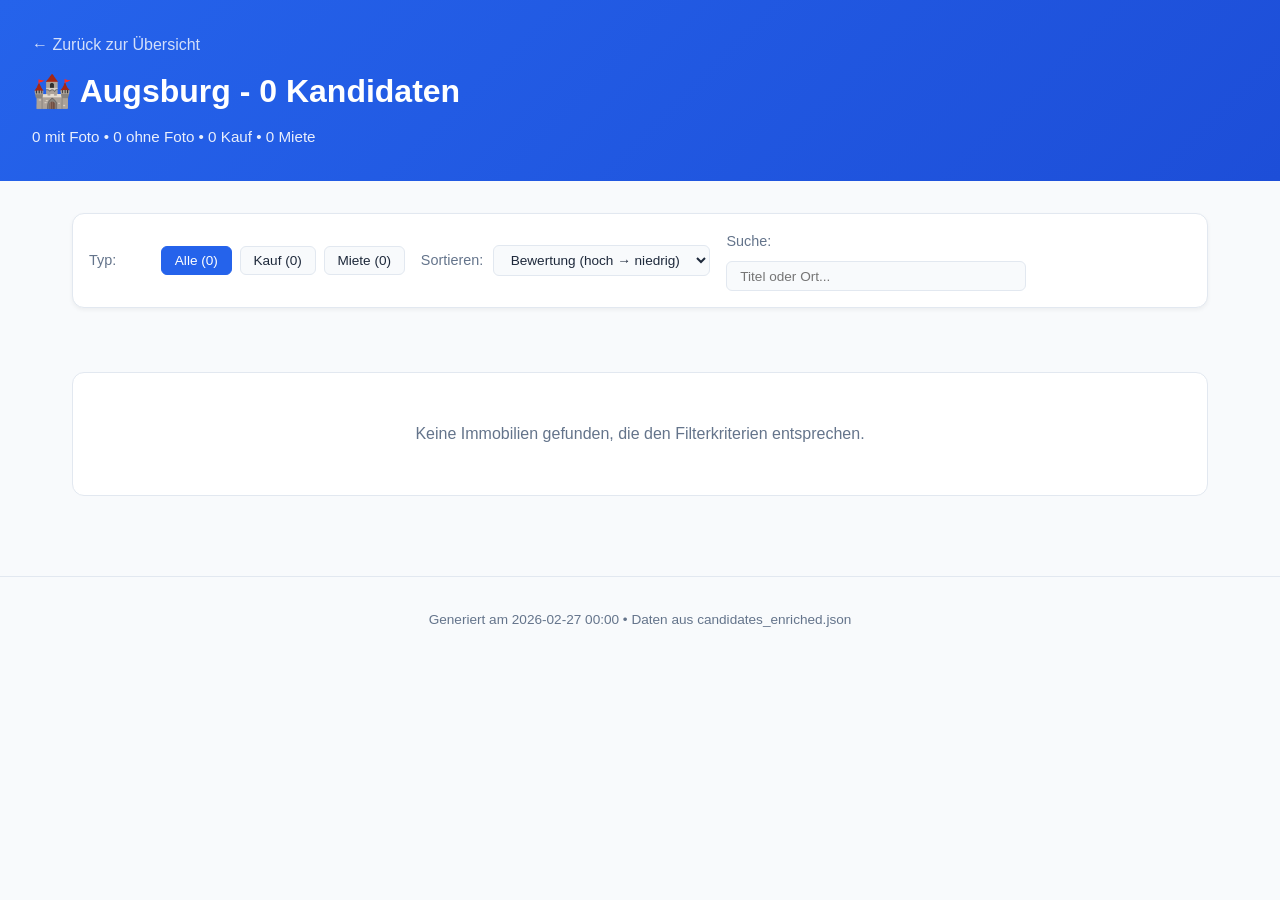
==== commit 7838c230: "🏠 Auto-update: 2026-02-27 | 0 files changed" ====
--- a/docs/augsburg.html
+++ b/docs/augsburg.html
@@ -48,7 +48,7 @@
     </div>
 
     <footer class="page-footer">
-        <p>Generiert am 2026-02-25 00:00 • Daten aus candidates_enriched.json</p>
+        <p>Generiert am 2026-02-27 00:00 • Daten aus candidates_enriched.json</p>
     </footer>
     
     <script src="js/filters.js"></script>
